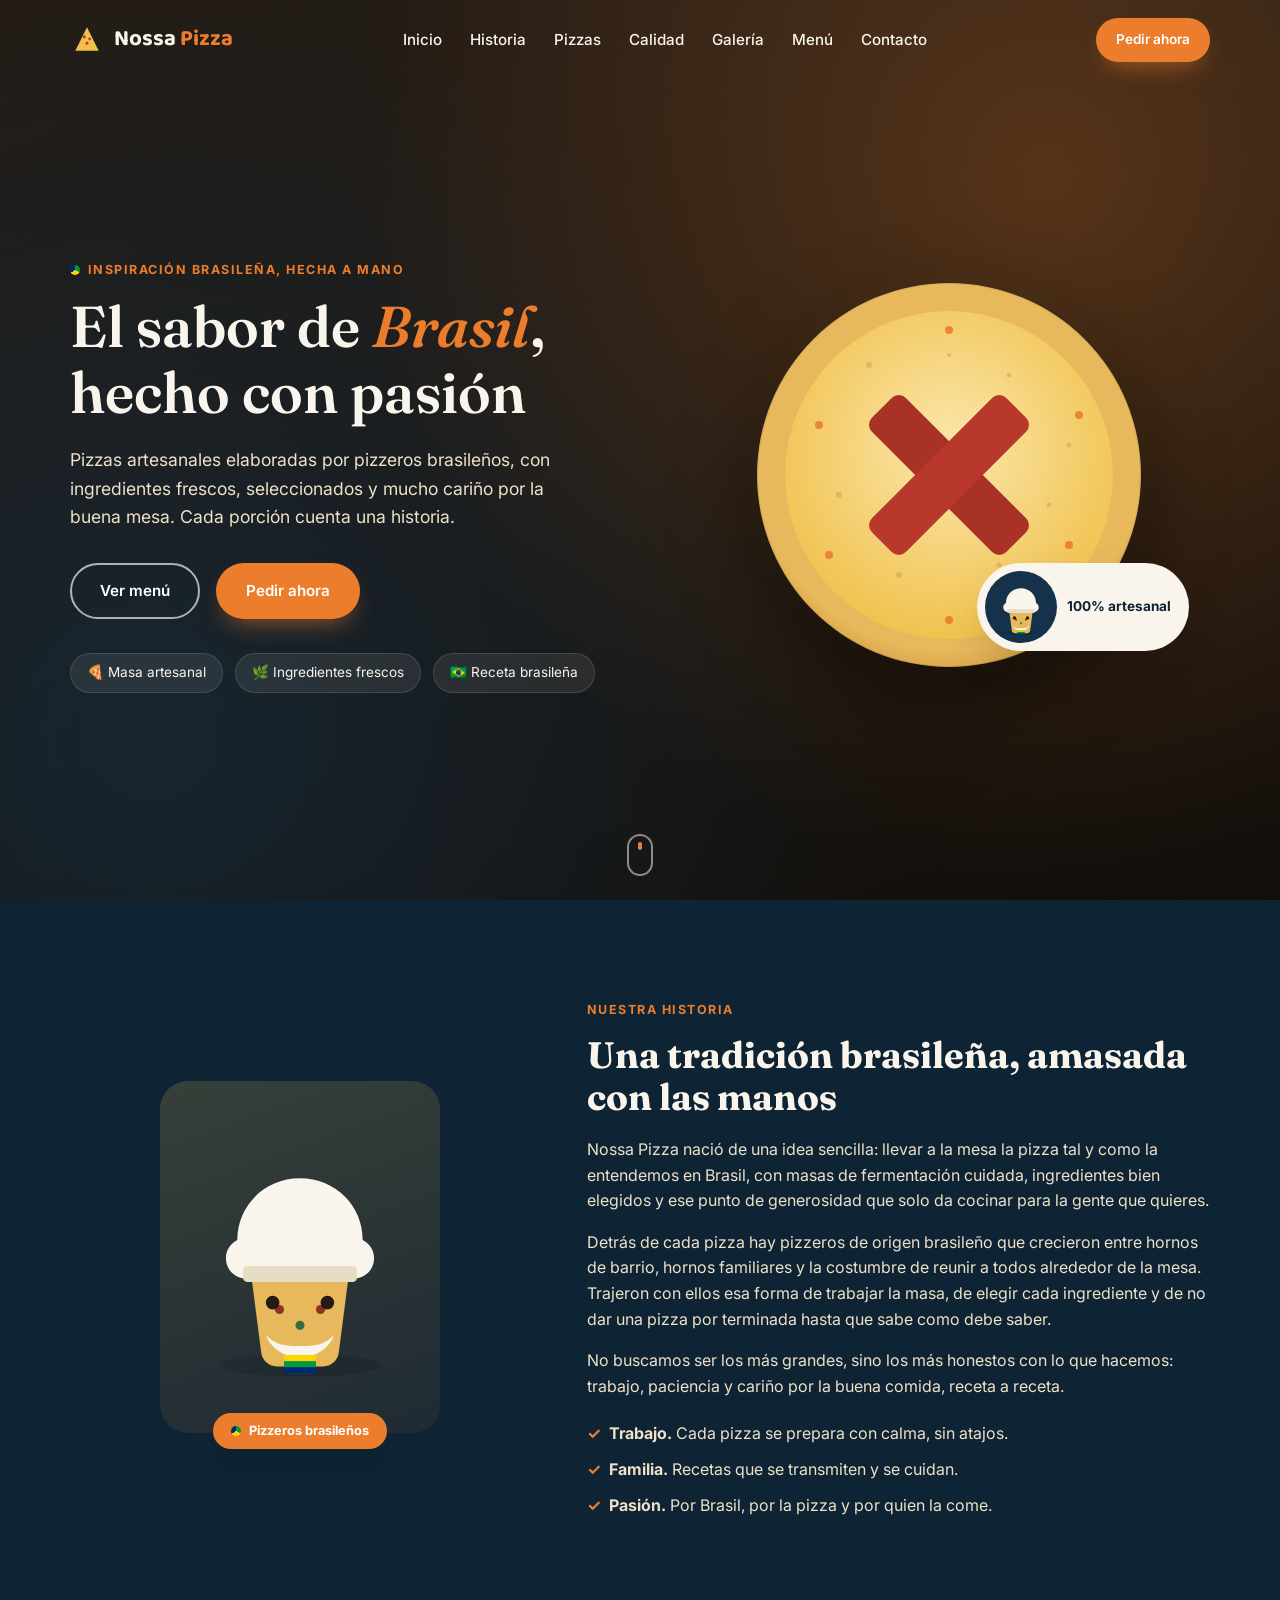
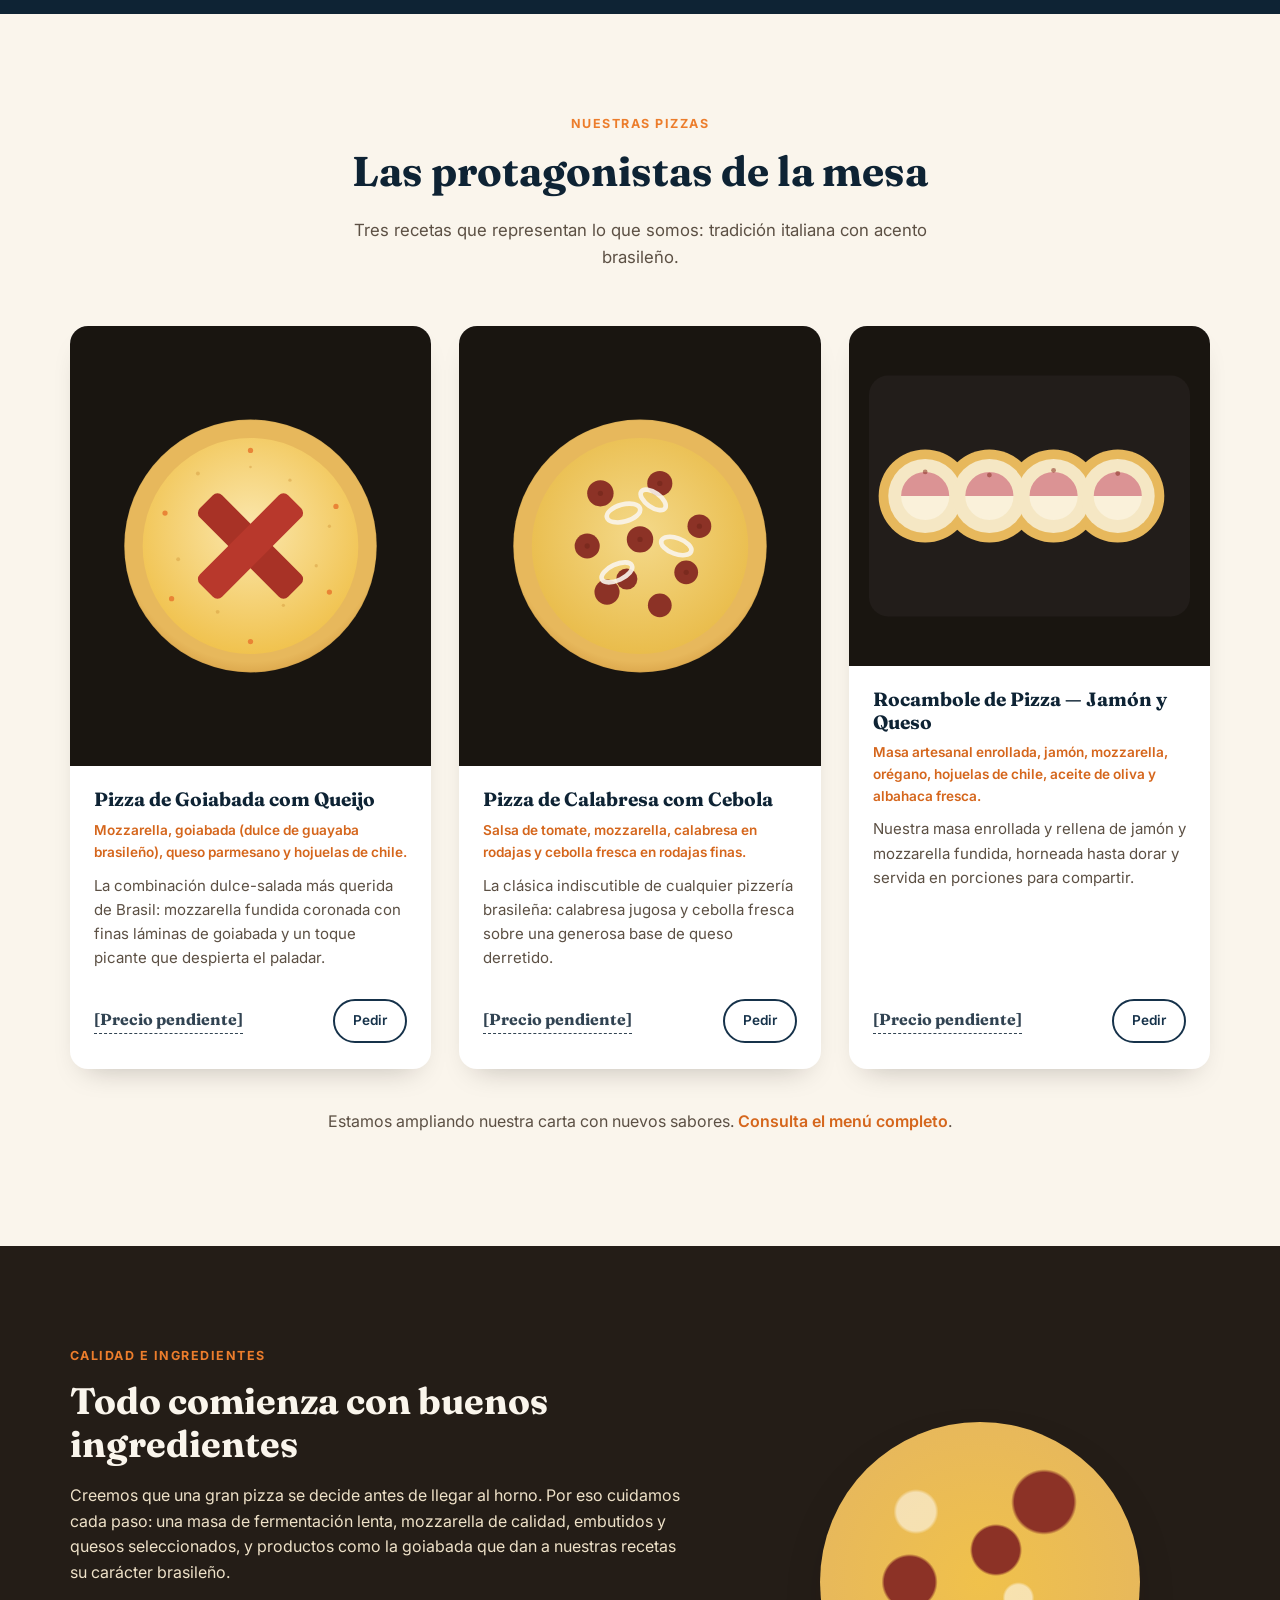
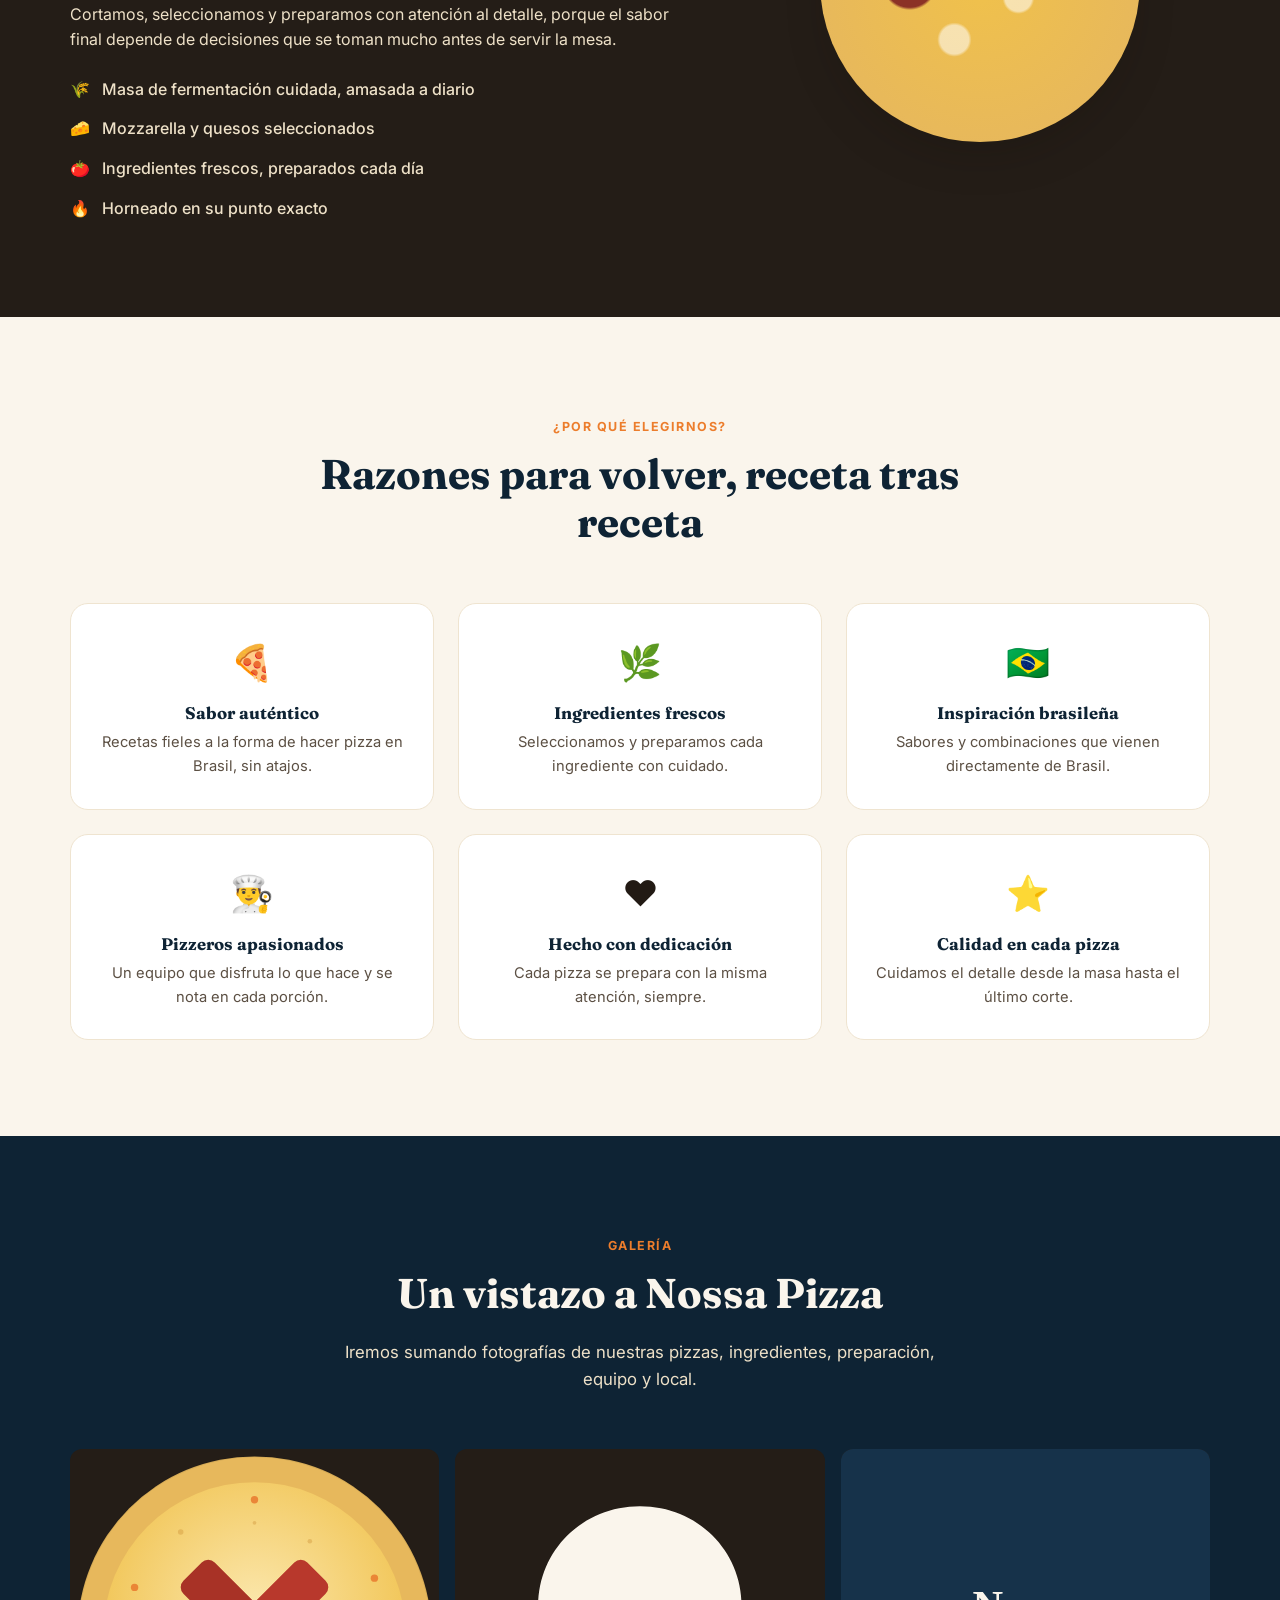
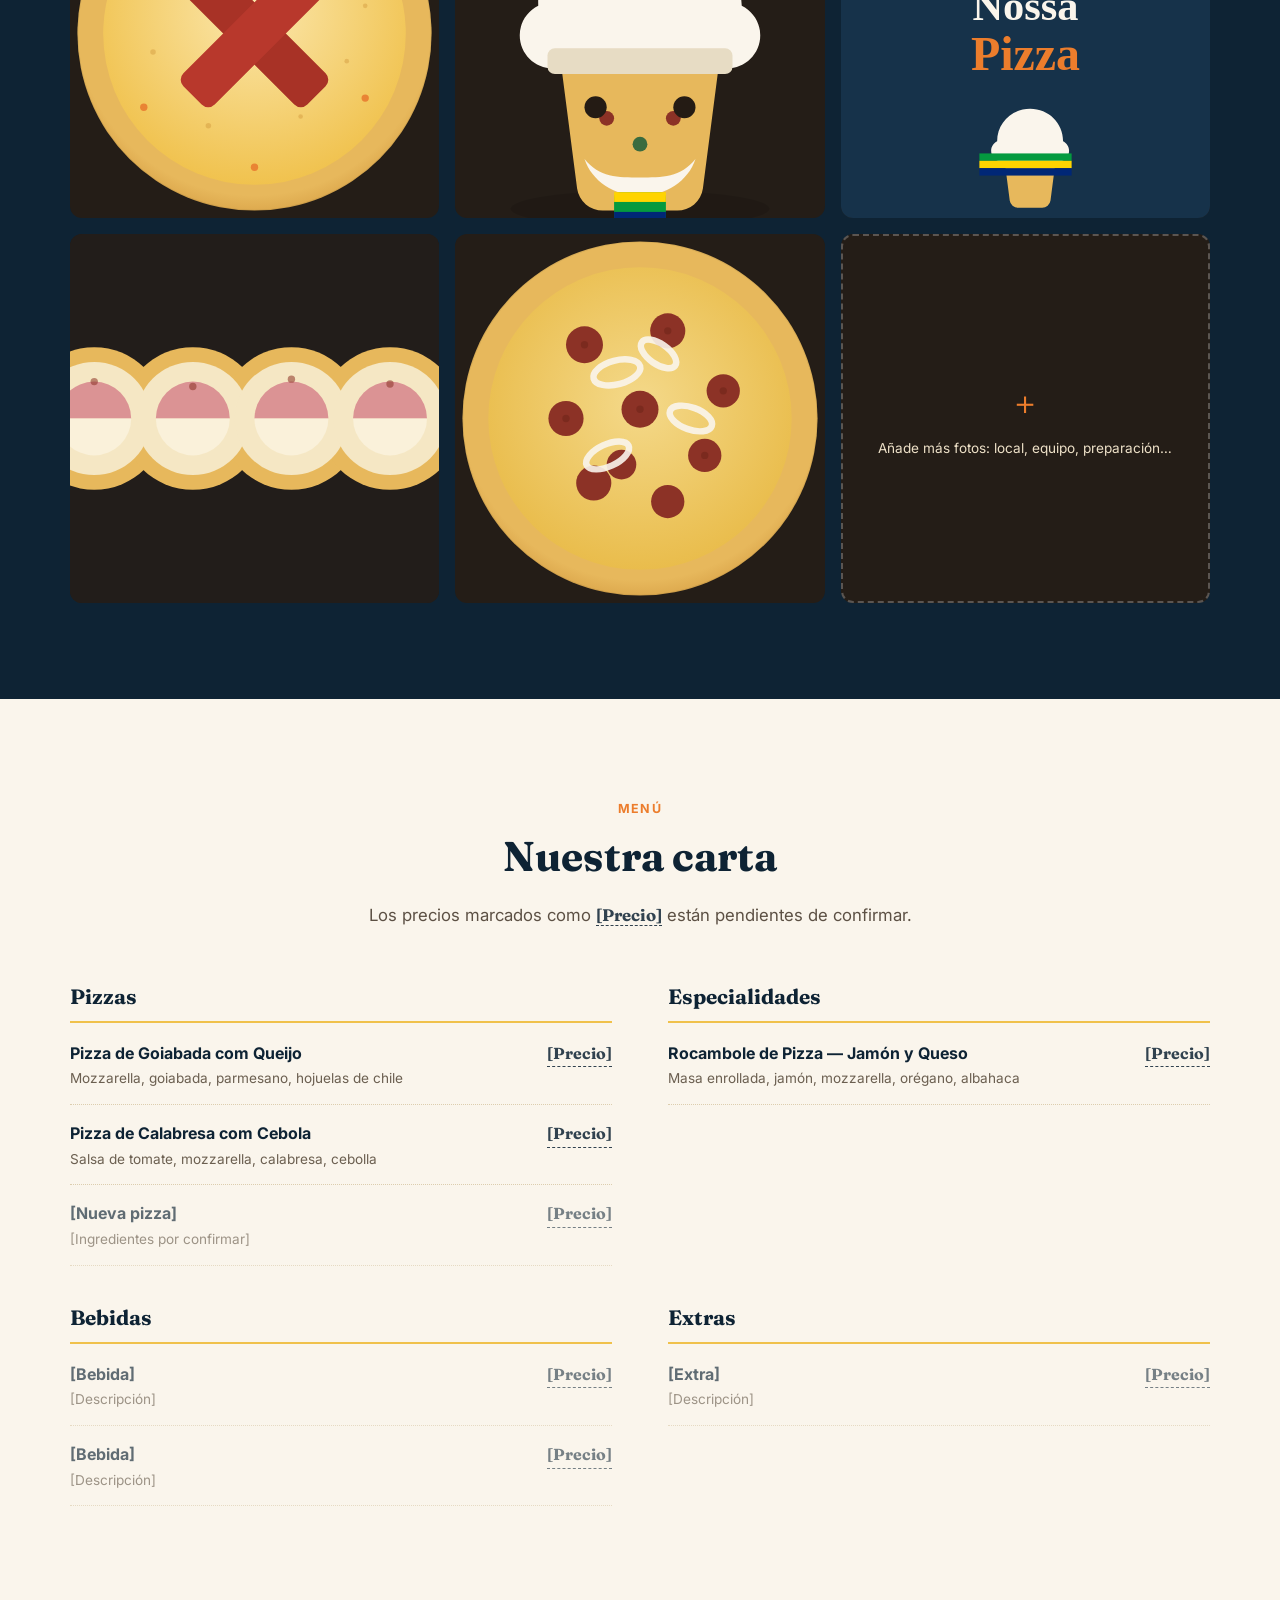
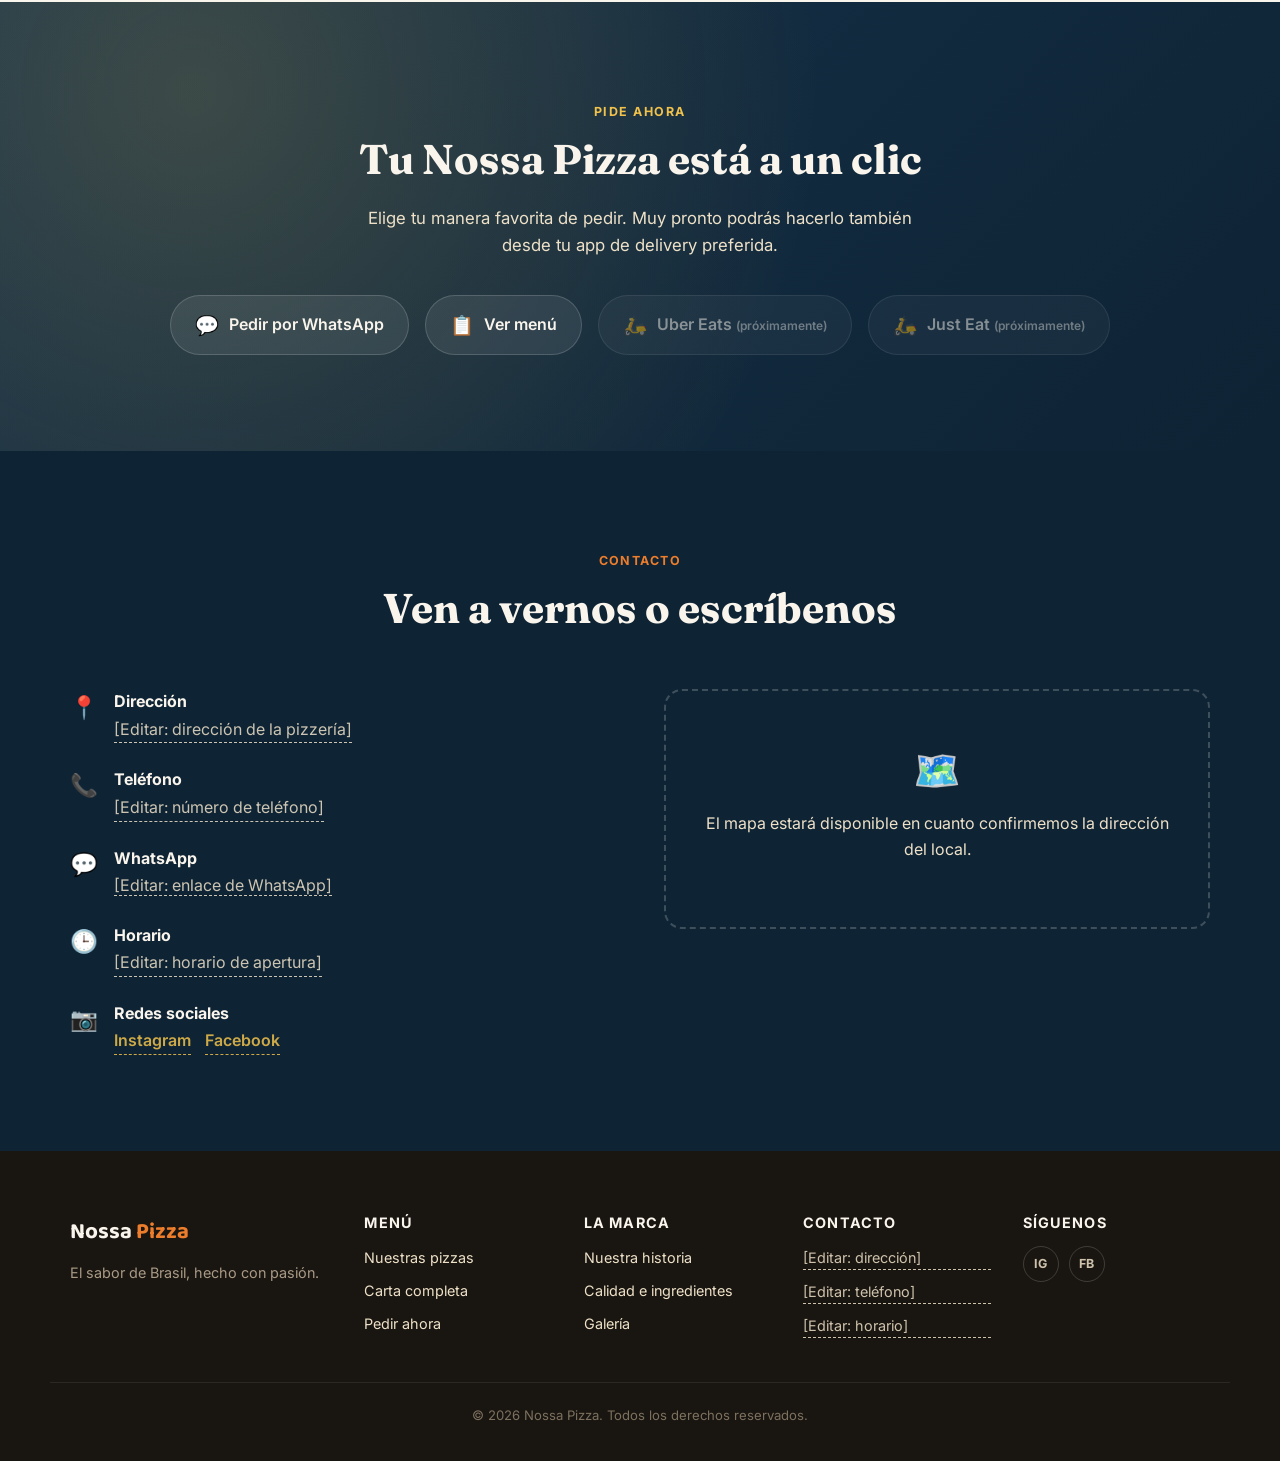
==== index.html @ 4d122a2f "Build full Nossa Pizza website Single-page site (HTML/CSS/vanilla JS, no build step) covering hero, " ====
<!DOCTYPE html>
<html lang="es">
<head>
<meta charset="UTF-8">
<meta name="viewport" content="width=device-width, initial-scale=1.0, viewport-fit=cover">
<title>Nossa Pizza | Pizzería artesanal de inspiración brasileña</title>
<meta name="description" content="Nossa Pizza: pizzas artesanales elaboradas por pizzeros brasileños con ingredientes frescos y seleccionados. Sabor auténtico de Brasil, hecho con pasión. Pide ahora o consulta nuestro menú.">
<meta name="keywords" content="Nossa Pizza, pizzería brasileña, pizza de calabresa, pizza de goiabada, pizza artesanal, pizzeros brasileños, pedir pizza a domicilio">
<meta name="author" content="Nossa Pizza">
<meta name="theme-color" content="#16324a">
<link rel="canonical" href="https://www.nossapizza.example/"><!-- EDITAR: sustituir por el dominio definitivo -->

<!-- Open Graph / redes sociales -->
<meta property="og:type" content="restaurant.restaurant">
<meta property="og:site_name" content="Nossa Pizza">
<meta property="og:title" content="Nossa Pizza | El sabor de Brasil, hecho con pasión">
<meta property="og:description" content="Pizzas artesanales elaboradas por pizzeros brasileños con ingredientes frescos y seleccionados.">
<meta property="og:image" content="assets/images/placeholders/og-image-placeholder.svg"><!-- EDITAR: sustituir por foto real 1200x630 -->
<meta property="og:url" content="https://www.nossapizza.example/">
<meta property="og:locale" content="es_ES">
<meta name="twitter:card" content="summary_large_image">
<meta name="twitter:title" content="Nossa Pizza | El sabor de Brasil, hecho con pasión">
<meta name="twitter:description" content="Pizzas artesanales elaboradas por pizzeros brasileños con ingredientes frescos y seleccionados.">
<meta name="twitter:image" content="assets/images/placeholders/og-image-placeholder.svg">

<link rel="icon" type="image/svg+xml" href="assets/images/favicon.svg">
<link rel="apple-touch-icon" href="assets/images/favicon.svg">

<link rel="preconnect" href="https://fonts.googleapis.com">
<link rel="preconnect" href="https://fonts.gstatic.com" crossorigin>
<link href="https://fonts.googleapis.com/css2?family=Fraunces:ital,opsz,wght@0,9..144,400;0,9..144,600;0,9..144,700;1,9..144,500&family=Baloo+2:wght@600;700;800&family=Inter:wght@400;500;600;700&display=swap" rel="stylesheet">

<link rel="stylesheet" href="css/style.css">

<!-- Datos estructurados para SEO local. EDITAR con los datos reales del restaurante. -->
<script type="application/ld+json">
{
  "@context": "https://schema.org",
  "@type": "Restaurant",
  "name": "Nossa Pizza",
  "servesCuisine": ["Pizza", "Brasileña", "Italiana"],
  "description": "Pizzería artesanal de inspiración brasileña. Pizzas elaboradas con ingredientes frescos y seleccionados.",
  "image": "assets/images/placeholders/og-image-placeholder.svg",
  "priceRange": "$$",
  "address": {
    "@type": "PostalAddress",
    "streetAddress": "[EDITAR: calle y número]",
    "addressLocality": "[EDITAR: ciudad]",
    "postalCode": "[EDITAR: código postal]",
    "addressCountry": "[EDITAR: país]"
  },
  "telephone": "[EDITAR: teléfono]",
  "sameAs": []
}
</script>
</head>
<body>
<a class="skip-link" href="#main-content">Saltar al contenido principal</a>

<!-- ===================== HEADER / NAV ===================== -->
<header class="site-header" id="site-header">
  <div class="container header-inner">
    <a href="#inicio" class="logo" aria-label="Nossa Pizza — inicio">
      <span class="logo-mark" aria-hidden="true">
        <svg viewBox="0 0 64 64" width="34" height="34"><path d="M32 8l22 44H10z" fill="#f0c14b"/><circle cx="27" cy="26" r="3" fill="#b8382c"/><circle cx="37" cy="30" r="2.6" fill="#b8382c"/><circle cx="32" cy="38" r="2.8" fill="#b8382c"/></svg>
      </span>
      <span class="logo-text"><span class="logo-nossa">Nossa</span><span class="logo-pizza">Pizza</span></span>
    </a>

    <nav class="main-nav" id="main-nav" aria-label="Navegación principal">
      <ul>
        <li><a href="#inicio">Inicio</a></li>
        <li><a href="#historia">Historia</a></li>
        <li><a href="#pizzas">Pizzas</a></li>
        <li><a href="#calidad">Calidad</a></li>
        <li><a href="#galeria">Galería</a></li>
        <li><a href="#menu">Menú</a></li>
        <li><a href="#contacto">Contacto</a></li>
      </ul>
    </nav>

    <div class="header-actions">
      <a href="#pedidos" class="btn btn-primary btn-sm">Pedir ahora</a>
      <button class="nav-toggle" id="nav-toggle" aria-label="Abrir menú de navegación" aria-expanded="false" aria-controls="main-nav">
        <span></span><span></span><span></span>
      </button>
    </div>
  </div>
</header>

<main id="main-content">

<!-- ===================== HERO ===================== -->
<section class="hero" id="inicio">
  <div class="hero-bg" aria-hidden="true"></div>
  <div class="container hero-inner">
    <div class="hero-copy reveal">
      <p class="eyebrow"><span class="flag-dot" aria-hidden="true"></span>Inspiración brasileña, hecha a mano</p>
      <h1>El sabor de <span class="accent">Brasil</span>, hecho con pasión</h1>
      <p class="hero-lead">Pizzas artesanales elaboradas por pizzeros brasileños, con ingredientes frescos, seleccionados y mucho cariño por la buena mesa. Cada porción cuenta una historia.</p>
      <div class="hero-cta">
        <a href="#menu" class="btn btn-outline-light">Ver menú</a>
        <a href="#pedidos" class="btn btn-primary">Pedir ahora</a>
      </div>
      <ul class="hero-badges" aria-label="Nuestros valores">
        <li>🍕 Masa artesanal</li>
        <li>🌿 Ingredientes frescos</li>
        <li>🇧🇷 Receta brasileña</li>
      </ul>
    </div>

    <div class="hero-visual reveal" style="--delay:120ms">
      <div class="hero-glow" aria-hidden="true"></div>
      <img class="hero-pizza" src="assets/images/placeholders/pizza-goiabada-placeholder.svg" alt="Pizza Nossa Pizza de goiabada (guayaba) y queso, receta brasileña — foto provisional, sustituir por fotografía real" width="440" height="440" fetchpriority="high">
      <div class="hero-sticker" aria-hidden="true">
        <img src="assets/images/placeholders/mascot-placeholder.svg" alt="" width="72" height="72">
        <span>100% artesanal</span>
      </div>
    </div>
  </div>
  <a href="#historia" class="scroll-hint" aria-label="Desplázate para descubrir más">
    <span></span>
  </a>
</section>

<!-- ===================== NUESTRA HISTORIA ===================== -->
<section class="section section-dark" id="historia">
  <div class="container split">
    <div class="split-visual reveal">
      <img src="assets/images/placeholders/mascot-placeholder.svg" alt="Ilustración de nuestro pizzero, chef de origen brasileño al frente de Nossa Pizza — imagen provisional, sustituir por fotografía real del equipo" width="320" height="352" loading="lazy" class="mascot-frame">
      <div class="split-badge">
        <span class="flag-dot" aria-hidden="true"></span> Pizzeros brasileños
      </div>
    </div>
    <div class="split-copy reveal" style="--delay:120ms">
      <p class="eyebrow">Nuestra historia</p>
      <h2>Una tradición brasileña, amasada con las manos</h2>
      <p>Nossa Pizza nació de una idea sencilla: llevar a la mesa la pizza tal y como la entendemos en Brasil, con masas de fermentación cuidada, ingredientes bien elegidos y ese punto de generosidad que solo da cocinar para la gente que quieres.</p>
      <p>Detrás de cada pizza hay pizzeros de origen brasileño que crecieron entre hornos de barrio, hornos familiares y la costumbre de reunir a todos alrededor de la mesa. Trajeron con ellos esa forma de trabajar la masa, de elegir cada ingrediente y de no dar una pizza por terminada hasta que sabe como debe saber.</p>
      <p>No buscamos ser los más grandes, sino los más honestos con lo que hacemos: trabajo, paciencia y cariño por la buena comida, receta a receta.</p>
      <ul class="story-points">
        <li><strong>Trabajo.</strong> Cada pizza se prepara con calma, sin atajos.</li>
        <li><strong>Familia.</strong> Recetas que se transmiten y se cuidan.</li>
        <li><strong>Pasión.</strong> Por Brasil, por la pizza y por quien la come.</li>
      </ul>
    </div>
  </div>
</section>

<!-- ===================== NUESTRAS PIZZAS ===================== -->
<section class="section" id="pizzas">
  <div class="container">
    <header class="section-head reveal">
      <p class="eyebrow">Nuestras pizzas</p>
      <h2>Las protagonistas de la mesa</h2>
      <p class="section-lead">Tres recetas que representan lo que somos: tradición italiana con acento brasileño.</p>
    </header>

    <div class="pizza-grid">
      <article class="pizza-card reveal">
        <div class="pizza-card-media">
          <img src="assets/images/placeholders/pizza-goiabada-placeholder.svg" alt="Pizza de goiabada (dulce de guayaba brasileño) y queso mozzarella, con hojuelas de chile — foto provisional" width="400" height="400" loading="lazy">
        </div>
        <div class="pizza-card-body">
          <h3>Pizza de Goiabada com Queijo</h3>
          <p class="pizza-ingredients">Mozzarella, goiabada (dulce de guayaba brasileño), queso parmesano y hojuelas de chile.</p>
          <p class="pizza-desc">La combinación dulce-salada más querida de Brasil: mozzarella fundida coronada con finas láminas de goiabada y un toque picante que despierta el paladar.</p>
          <div class="pizza-card-foot">
            <span class="price" data-editable>[Precio pendiente]</span>
            <a href="#pedidos" class="btn btn-sm btn-outline">Pedir</a>
          </div>
        </div>
      </article>

      <article class="pizza-card reveal" style="--delay:100ms">
        <div class="pizza-card-media">
          <img src="assets/images/placeholders/pizza-calabresa-placeholder.svg" alt="Pizza de calabresa (embutido ahumado brasileño) con cebolla y queso mozzarella — foto provisional" width="400" height="400" loading="lazy">
        </div>
        <div class="pizza-card-body">
          <h3>Pizza de Calabresa com Cebola</h3>
          <p class="pizza-ingredients">Salsa de tomate, mozzarella, calabresa en rodajas y cebolla fresca en rodajas finas.</p>
          <p class="pizza-desc">La clásica indiscutible de cualquier pizzería brasileña: calabresa jugosa y cebolla fresca sobre una generosa base de queso derretido.</p>
          <div class="pizza-card-foot">
            <span class="price" data-editable>[Precio pendiente]</span>
            <a href="#pedidos" class="btn btn-sm btn-outline">Pedir</a>
          </div>
        </div>
      </article>

      <article class="pizza-card reveal" style="--delay:200ms">
        <div class="pizza-card-media pizza-card-media--wide">
          <img src="assets/images/placeholders/pizza-roll-placeholder.svg" alt="Rocambole de pizza relleno de jamón y queso mozzarella, gratinado — foto provisional" width="400" height="300" loading="lazy">
        </div>
        <div class="pizza-card-body">
          <h3>Rocambole de Pizza — Jamón y Queso</h3>
          <p class="pizza-ingredients">Masa artesanal enrollada, jamón, mozzarella, orégano, hojuelas de chile, aceite de oliva y albahaca fresca.</p>
          <p class="pizza-desc">Nuestra masa enrollada y rellena de jamón y mozzarella fundida, horneada hasta dorar y servida en porciones para compartir.</p>
          <div class="pizza-card-foot">
            <span class="price" data-editable>[Precio pendiente]</span>
            <a href="#pedidos" class="btn btn-sm btn-outline">Pedir</a>
          </div>
        </div>
      </article>
    </div>
    <p class="pizza-grid-note reveal">Estamos ampliando nuestra carta con nuevos sabores. <a href="#menu">Consulta el menú completo</a>.</p>
  </div>
</section>

<!-- ===================== CALIDAD E INGREDIENTES ===================== -->
<section class="section section-charcoal" id="calidad">
  <div class="container split split-reverse">
    <div class="split-copy reveal">
      <p class="eyebrow">Calidad e ingredientes</p>
      <h2>Todo comienza con buenos ingredientes</h2>
      <p>Creemos que una gran pizza se decide antes de llegar al horno. Por eso cuidamos cada paso: una masa de fermentación lenta, mozzarella de calidad, embutidos y quesos seleccionados, y productos como la goiabada que dan a nuestras recetas su carácter brasileño.</p>
      <p>Cortamos, seleccionamos y preparamos con atención al detalle, porque el sabor final depende de decisiones que se toman mucho antes de servir la mesa.</p>
      <ul class="quality-list">
        <li><span aria-hidden="true">🌾</span> Masa de fermentación cuidada, amasada a diario</li>
        <li><span aria-hidden="true">🧀</span> Mozzarella y quesos seleccionados</li>
        <li><span aria-hidden="true">🍅</span> Ingredientes frescos, preparados cada día</li>
        <li><span aria-hidden="true">🔥</span> Horneado en su punto exacto</li>
      </ul>
    </div>
    <div class="split-visual reveal quality-visual" style="--delay:120ms">
      <div class="quality-disc pizza-disc pizza-disc--calabresa" role="img" aria-label="Detalle de ingredientes: calabresa, cebolla y queso — composición provisional"></div>
    </div>
  </div>
</section>

<!-- ===================== POR QUÉ ELEGIRNOS ===================== -->
<section class="section" id="porque-elegirnos">
  <div class="container">
    <header class="section-head reveal">
      <p class="eyebrow">¿Por qué elegirnos?</p>
      <h2>Razones para volver, receta tras receta</h2>
    </header>
    <div class="why-grid">
      <div class="why-card reveal"><span class="why-icon" aria-hidden="true">🍕</span><h3>Sabor auténtico</h3><p>Recetas fieles a la forma de hacer pizza en Brasil, sin atajos.</p></div>
      <div class="why-card reveal" style="--delay:60ms"><span class="why-icon" aria-hidden="true">🌿</span><h3>Ingredientes frescos</h3><p>Seleccionamos y preparamos cada ingrediente con cuidado.</p></div>
      <div class="why-card reveal" style="--delay:120ms"><span class="why-icon" aria-hidden="true">🇧🇷</span><h3>Inspiración brasileña</h3><p>Sabores y combinaciones que vienen directamente de Brasil.</p></div>
      <div class="why-card reveal" style="--delay:180ms"><span class="why-icon" aria-hidden="true">👨‍🍳</span><h3>Pizzeros apasionados</h3><p>Un equipo que disfruta lo que hace y se nota en cada porción.</p></div>
      <div class="why-card reveal" style="--delay:240ms"><span class="why-icon" aria-hidden="true">❤️</span><h3>Hecho con dedicación</h3><p>Cada pizza se prepara con la misma atención, siempre.</p></div>
      <div class="why-card reveal" style="--delay:300ms"><span class="why-icon" aria-hidden="true">⭐</span><h3>Calidad en cada pizza</h3><p>Cuidamos el detalle desde la masa hasta el último corte.</p></div>
    </div>
  </div>
</section>

<!-- ===================== GALERÍA ===================== -->
<section class="section section-dark" id="galeria">
  <div class="container">
    <header class="section-head reveal">
      <p class="eyebrow">Galería</p>
      <h2>Un vistazo a Nossa Pizza</h2>
      <p class="section-lead">Iremos sumando fotografías de nuestras pizzas, ingredientes, preparación, equipo y local.</p>
    </header>

    <div class="gallery-grid" id="gallery-grid">
      <button class="gallery-item reveal" data-full="assets/images/placeholders/pizza-goiabada-placeholder.svg" data-caption="Pizza de goiabada y queso">
        <img src="assets/images/placeholders/pizza-goiabada-placeholder.svg" alt="Pizza de goiabada y queso — foto provisional" loading="lazy" width="400" height="400">
        <span class="gallery-caption">Pizza de goiabada y queso</span>
      </button>
      <button class="gallery-item reveal" style="--delay:60ms" data-full="assets/images/placeholders/mascot-placeholder.svg" data-caption="Nuestro chef, corazón de Nossa Pizza">
        <img src="assets/images/placeholders/mascot-placeholder.svg" alt="Nuestro chef, corazón de Nossa Pizza — ilustración provisional" loading="lazy" width="400" height="400">
        <span class="gallery-caption">Nuestro chef</span>
      </button>
      <button class="gallery-item reveal" style="--delay:120ms" data-full="assets/images/placeholders/logo-lockup-placeholder.svg" data-caption="Identidad Nossa Pizza">
        <img src="assets/images/placeholders/logo-lockup-placeholder.svg" alt="Identidad de marca Nossa Pizza — imagen provisional" loading="lazy" width="400" height="400">
        <span class="gallery-caption">Nossa Pizza</span>
      </button>
      <button class="gallery-item reveal" style="--delay:180ms" data-full="assets/images/placeholders/pizza-roll-placeholder.svg" data-caption="Rocambole de jamón y queso">
        <img src="assets/images/placeholders/pizza-roll-placeholder.svg" alt="Rocambole de pizza con jamón y queso — foto provisional" loading="lazy" width="400" height="300">
        <span class="gallery-caption">Rocambole de jamón y queso</span>
      </button>
      <button class="gallery-item reveal" style="--delay:240ms" data-full="assets/images/placeholders/pizza-calabresa-placeholder.svg" data-caption="Pizza de calabresa con cebolla">
        <img src="assets/images/placeholders/pizza-calabresa-placeholder.svg" alt="Pizza de calabresa con cebolla — foto provisional" loading="lazy" width="400" height="400">
        <span class="gallery-caption">Pizza de calabresa con cebolla</span>
      </button>
      <div class="gallery-item gallery-item--empty reveal" style="--delay:300ms">
        <span aria-hidden="true">＋</span>
        <span>Añade más fotos: local, equipo, preparación…</span>
      </div>
    </div>
  </div>
</section>

<!-- ===================== MENÚ ===================== -->
<section class="section" id="menu">
  <div class="container">
    <header class="section-head reveal">
      <p class="eyebrow">Menú</p>
      <h2>Nuestra carta</h2>
      <p class="section-lead">Los precios marcados como <span class="price" data-editable>[Precio]</span> están pendientes de confirmar.</p>
    </header>

    <div class="menu-tabs">
      <div class="menu-category reveal">
        <h3 class="menu-category-title">Pizzas</h3>
        <ul class="menu-list">
          <li class="menu-row">
            <div><span class="menu-item-name">Pizza de Goiabada com Queijo</span><span class="menu-item-desc">Mozzarella, goiabada, parmesano, hojuelas de chile</span></div>
            <span class="price" data-editable>[Precio]</span>
          </li>
          <li class="menu-row">
            <div><span class="menu-item-name">Pizza de Calabresa com Cebola</span><span class="menu-item-desc">Salsa de tomate, mozzarella, calabresa, cebolla</span></div>
            <span class="price" data-editable>[Precio]</span>
          </li>
          <li class="menu-row menu-row--placeholder">
            <div><span class="menu-item-name">[Nueva pizza]</span><span class="menu-item-desc">[Ingredientes por confirmar]</span></div>
            <span class="price" data-editable>[Precio]</span>
          </li>
        </ul>
      </div>

      <div class="menu-category reveal" style="--delay:80ms">
        <h3 class="menu-category-title">Especialidades</h3>
        <ul class="menu-list">
          <li class="menu-row">
            <div><span class="menu-item-name">Rocambole de Pizza — Jamón y Queso</span><span class="menu-item-desc">Masa enrollada, jamón, mozzarella, orégano, albahaca</span></div>
            <span class="price" data-editable>[Precio]</span>
          </li>
        </ul>
      </div>

      <div class="menu-category reveal" style="--delay:160ms">
        <h3 class="menu-category-title">Bebidas</h3>
        <ul class="menu-list">
          <li class="menu-row menu-row--placeholder">
            <div><span class="menu-item-name">[Bebida]</span><span class="menu-item-desc">[Descripción]</span></div>
            <span class="price" data-editable>[Precio]</span>
          </li>
          <li class="menu-row menu-row--placeholder">
            <div><span class="menu-item-name">[Bebida]</span><span class="menu-item-desc">[Descripción]</span></div>
            <span class="price" data-editable>[Precio]</span>
          </li>
        </ul>
      </div>

      <div class="menu-category reveal" style="--delay:240ms">
        <h3 class="menu-category-title">Extras</h3>
        <ul class="menu-list">
          <li class="menu-row menu-row--placeholder">
            <div><span class="menu-item-name">[Extra]</span><span class="menu-item-desc">[Descripción]</span></div>
            <span class="price" data-editable>[Precio]</span>
          </li>
        </ul>
      </div>
    </div>
  </div>
</section>

<!-- ===================== PEDIDOS ===================== -->
<section class="section pedidos-cta" id="pedidos">
  <div class="container pedidos-inner reveal">
    <p class="eyebrow eyebrow-light">Pide ahora</p>
    <h2>Tu Nossa Pizza está a un clic</h2>
    <p class="section-lead section-lead-light">Elige tu manera favorita de pedir. Muy pronto podrás hacerlo también desde tu app de delivery preferida.</p>

    <div class="order-options">
      <!-- EDITAR: sustituir 34600000000 por el número de WhatsApp real, sin espacios ni signos -->
      <a class="order-btn" href="https://wa.me/34600000000?text=Hola%2C%20quiero%20hacer%20un%20pedido%20en%20Nossa%20Pizza" target="_blank" rel="noopener">
        <span class="order-btn-icon" aria-hidden="true">💬</span>
        <span>Pedir por WhatsApp</span>
      </a>
      <a class="order-btn" href="#menu">
        <span class="order-btn-icon" aria-hidden="true">📋</span>
        <span>Ver menú</span>
      </a>
      <span class="order-btn order-btn--pending" aria-disabled="true">
        <span class="order-btn-icon" aria-hidden="true">🛵</span>
        <span>Uber Eats <em>(próximamente)</em></span>
      </span>
      <span class="order-btn order-btn--pending" aria-disabled="true">
        <span class="order-btn-icon" aria-hidden="true">🛵</span>
        <span>Just Eat <em>(próximamente)</em></span>
      </span>
    </div>
  </div>
</section>

<!-- ===================== CONTACTO ===================== -->
<section class="section section-dark" id="contacto">
  <div class="container">
    <header class="section-head reveal">
      <p class="eyebrow">Contacto</p>
      <h2>Ven a vernos o escríbenos</h2>
    </header>

    <div class="contact-grid">
      <ul class="contact-list reveal">
        <li>
          <span class="contact-icon" aria-hidden="true">📍</span>
          <div><strong>Dirección</strong><p data-editable>[Editar: dirección de la pizzería]</p></div>
        </li>
        <li>
          <span class="contact-icon" aria-hidden="true">📞</span>
          <div><strong>Teléfono</strong><p data-editable>[Editar: número de teléfono]</p></div>
        </li>
        <li>
          <span class="contact-icon" aria-hidden="true">💬</span>
          <div><strong>WhatsApp</strong><p><a href="https://wa.me/34600000000" target="_blank" rel="noopener" data-editable>[Editar: enlace de WhatsApp]</a></p></div>
        </li>
        <li>
          <span class="contact-icon" aria-hidden="true">🕒</span>
          <div><strong>Horario</strong><p data-editable>[Editar: horario de apertura]</p></div>
        </li>
        <li>
          <span class="contact-icon" aria-hidden="true">📷</span>
          <div><strong>Redes sociales</strong>
            <p class="social-links">
              <a href="#" data-editable aria-label="Instagram de Nossa Pizza (enlace pendiente)">Instagram</a>
              <a href="#" data-editable aria-label="Facebook de Nossa Pizza (enlace pendiente)">Facebook</a>
            </p>
          </div>
        </li>
      </ul>

      <div class="contact-map reveal" style="--delay:100ms">
        <div class="map-placeholder">
          <span aria-hidden="true">🗺️</span>
          <p>El mapa estará disponible en cuanto confirmemos la dirección del local.</p>
        </div>
      </div>
    </div>
  </div>
</section>

</main>

<!-- ===================== FOOTER ===================== -->
<footer class="site-footer">
  <div class="container footer-inner">
    <div class="footer-brand">
      <span class="logo-text"><span class="logo-nossa">Nossa</span><span class="logo-pizza">Pizza</span></span>
      <p>El sabor de Brasil, hecho con pasión.</p>
    </div>

    <nav class="footer-col" aria-label="Enlaces del menú">
      <h4>Menú</h4>
      <ul>
        <li><a href="#pizzas">Nuestras pizzas</a></li>
        <li><a href="#menu">Carta completa</a></li>
        <li><a href="#pedidos">Pedir ahora</a></li>
      </ul>
    </nav>

    <nav class="footer-col" aria-label="Enlaces sobre la marca">
      <h4>La marca</h4>
      <ul>
        <li><a href="#historia">Nuestra historia</a></li>
        <li><a href="#calidad">Calidad e ingredientes</a></li>
        <li><a href="#galeria">Galería</a></li>
      </ul>
    </nav>

    <div class="footer-col">
      <h4>Contacto</h4>
      <ul>
        <li data-editable>[Editar: dirección]</li>
        <li data-editable>[Editar: teléfono]</li>
        <li data-editable>[Editar: horario]</li>
      </ul>
    </div>

    <div class="footer-col">
      <h4>Síguenos</h4>
      <div class="footer-social">
        <a href="#" data-editable aria-label="Instagram (pendiente de enlazar)">IG</a>
        <a href="#" data-editable aria-label="Facebook (pendiente de enlazar)">FB</a>
      </div>
    </div>
  </div>
  <div class="footer-bottom">
    <p>&copy; <span id="year"></span> Nossa Pizza. Todos los derechos reservados.</p>
  </div>
</footer>

<!-- ===================== LIGHTBOX ===================== -->
<div class="lightbox" id="lightbox" hidden>
  <button class="lightbox-close" id="lightbox-close" aria-label="Cerrar imagen">&times;</button>
  <figure>
    <img id="lightbox-img" src="" alt="">
    <figcaption id="lightbox-caption"></figcaption>
  </figure>
</div>

<script src="js/main.js" defer></script>
</body>
</html>
---- css/style.css ----
/* =========================================================
   NOSSA PIZZA — hoja de estilos principal
   Paleta inspirada en las referencias de marca: azul noche del
   logotipo, naranja/tostado de la tipografía "Pizza", tonos de
   mármol oscuro de las fotografías de producto y guiños a la
   bandera de Brasil como acento puntual.
   ========================================================= */

:root {
  --navy: #16324a;
  --navy-deep: #0e2334;
  --charcoal: #191510;
  --charcoal-soft: #241d17;
  --orange: #ec7d2c;
  --orange-deep: #d5661c;
  --red: #b8382c;
  --gold: #f0c14b;
  --crust: #e7b85c;
  --cream: #faf5ec;
  --cream-dim: #eee1c8;
  --ink: #221a14;
  --green-br: #049a3f;
  --yellow-br: #ffd400;
  --blue-br: #002776;

  --font-display: "Baloo 2", "Fraunces", sans-serif;
  --font-heading: "Fraunces", Georgia, serif;
  --font-body: "Inter", -apple-system, BlinkMacSystemFont, sans-serif;

  --container: 1180px;
  --radius-lg: 28px;
  --radius-md: 18px;
  --radius-sm: 12px;
  --shadow-soft: 0 20px 50px -20px rgba(20, 15, 10, 0.35);
  --shadow-card: 0 14px 30px -16px rgba(20, 15, 10, 0.28);
  --ease: cubic-bezier(0.22, 1, 0.36, 1);
}

/* ---------- Reset ---------- */
*, *::before, *::after { box-sizing: border-box; }
html { scroll-behavior: smooth; }
body {
  margin: 0;
  font-family: var(--font-body);
  color: var(--ink);
  background: var(--cream);
  line-height: 1.6;
  -webkit-font-smoothing: antialiased;
}
img { max-width: 100%; display: block; }
a { color: inherit; text-decoration: none; }
ul { list-style: none; margin: 0; padding: 0; }
h1, h2, h3, h4 { font-family: var(--font-heading); margin: 0 0 0.5em; line-height: 1.15; color: var(--navy-deep); }
p { margin: 0 0 1em; }
button { font: inherit; cursor: pointer; }

@media (prefers-reduced-motion: reduce) {
  html { scroll-behavior: auto; }
  * { animation-duration: 0.01ms !important; animation-iteration-count: 1 !important; transition-duration: 0.01ms !important; }
}

.container {
  width: 100%;
  max-width: var(--container);
  margin: 0 auto;
  padding-inline: 20px;
}

.skip-link {
  position: absolute;
  left: -999px;
  top: 0;
  background: var(--orange);
  color: #fff;
  padding: 12px 18px;
  z-index: 999;
  border-radius: 0 0 8px 0;
}
.skip-link:focus { left: 0; }

/* ---------- Buttons ---------- */
.btn {
  display: inline-flex;
  align-items: center;
  justify-content: center;
  gap: 8px;
  padding: 14px 28px;
  border-radius: 999px;
  font-weight: 600;
  font-size: 0.95rem;
  border: 2px solid transparent;
  transition: transform 0.25s var(--ease), box-shadow 0.25s var(--ease), background 0.25s var(--ease), color 0.25s var(--ease);
  white-space: nowrap;
}
.btn-primary { background: var(--orange); color: #fff; box-shadow: 0 12px 24px -10px rgba(236, 125, 44, 0.6); }
.btn-primary:hover { background: var(--orange-deep); transform: translateY(-2px); box-shadow: 0 16px 30px -10px rgba(236, 125, 44, 0.7); }
.btn-outline-light { border-color: rgba(255,255,255,0.65); color: #fff; }
.btn-outline-light:hover { background: rgba(255,255,255,0.12); transform: translateY(-2px); }
.btn-outline { border-color: var(--navy); color: var(--navy); }
.btn-outline:hover { background: var(--navy); color: #fff; }
.btn-sm { padding: 9px 18px; font-size: 0.85rem; }

/* ---------- Header ---------- */
.site-header {
  position: fixed;
  inset: 0 0 auto 0;
  z-index: 100;
  padding-top: env(safe-area-inset-top, 0px);
  transition: background 0.3s var(--ease), box-shadow 0.3s var(--ease), padding 0.3s var(--ease);
}
.header-inner {
  display: flex;
  align-items: center;
  justify-content: space-between;
  padding-block: 18px;
}
.site-header.scrolled {
  background: rgba(22, 50, 74, 0.94);
  backdrop-filter: blur(10px);
  box-shadow: 0 8px 24px -12px rgba(0,0,0,0.35);
}
.site-header.scrolled .header-inner { padding-block: 12px; }

.logo { display: flex; align-items: center; gap: 10px; }
.logo-mark { display: flex; }
.logo-text { font-family: var(--font-display); font-weight: 700; font-size: 1.4rem; display: flex; gap: 4px; }
.logo-nossa { color: var(--cream); }
.logo-pizza { color: var(--orange); }

.main-nav ul { display: flex; gap: 28px; }
.main-nav a {
  font-weight: 500;
  font-size: 0.95rem;
  color: var(--cream);
  position: relative;
  padding-bottom: 4px;
}
.main-nav a::after {
  content: "";
  position: absolute;
  left: 0; right: 100%; bottom: 0;
  height: 2px;
  background: var(--orange);
  transition: right 0.3s var(--ease);
}
.main-nav a:hover::after { right: 0; }

.header-actions { display: flex; align-items: center; gap: 14px; }
.nav-toggle {
  display: none;
  flex-direction: column;
  gap: 5px;
  background: none;
  border: none;
  padding: 6px;
}
.nav-toggle span { width: 24px; height: 2px; background: var(--cream); border-radius: 2px; transition: transform 0.25s var(--ease), opacity 0.25s var(--ease), background 0.25s var(--ease); }

/* ---------- Hero ---------- */
.hero {
  position: relative;
  min-height: 100svh;
  display: flex;
  align-items: center;
  padding-top: calc(110px + env(safe-area-inset-top, 0px));
  padding-bottom: 60px;
  overflow: hidden;
  background: var(--charcoal);
}
.hero-bg {
  position: absolute;
  inset: 0;
  background:
    radial-gradient(circle at 82% 20%, rgba(236,125,44,0.28), transparent 55%),
    radial-gradient(circle at 12% 82%, rgba(22,50,74,0.55), transparent 55%),
    linear-gradient(160deg, #241d17 0%, #191510 55%, #120e0a 100%);
}
.hero-inner {
  position: relative;
  display: grid;
  grid-template-columns: 1.05fr 0.95fr;
  gap: 40px;
  align-items: center;
}
.eyebrow {
  display: inline-flex;
  align-items: center;
  gap: 8px;
  text-transform: uppercase;
  letter-spacing: 0.12em;
  font-size: 0.78rem;
  font-weight: 700;
  color: var(--orange);
  margin-bottom: 14px;
}
.eyebrow-light { color: var(--gold); }
.flag-dot {
  width: 10px; height: 10px; border-radius: 50%;
  background: conic-gradient(var(--green-br) 0 33%, var(--yellow-br) 33% 66%, var(--blue-br) 66% 100%);
  display: inline-block;
}
.hero-copy h1 {
  color: var(--cream);
  font-size: clamp(2.4rem, 5vw, 3.6rem);
  font-weight: 600;
  margin-bottom: 20px;
}
.hero-copy h1 .accent { color: var(--orange); font-style: italic; }
.hero-lead { color: var(--cream-dim); font-size: 1.1rem; max-width: 46ch; margin-bottom: 32px; }
.hero-cta { display: flex; gap: 16px; flex-wrap: wrap; margin-bottom: 34px; }
.hero-badges { display: flex; flex-wrap: wrap; gap: 12px; }
.hero-badges li {
  background: rgba(255,255,255,0.08);
  border: 1px solid rgba(255,255,255,0.12);
  color: var(--cream);
  padding: 8px 16px;
  border-radius: 999px;
  font-size: 0.85rem;
}

.hero-visual { position: relative; display: flex; justify-content: center; align-items: center; min-height: 380px; }
.hero-glow {
  position: absolute;
  width: 420px; height: 420px;
  background: radial-gradient(circle, rgba(240,193,75,0.35), transparent 70%);
  filter: blur(10px);
  animation: pulse-glow 6s ease-in-out infinite;
}
.hero-pizza {
  position: relative;
  width: min(400px, 78vw);
  height: auto;
  filter: drop-shadow(0 30px 40px rgba(0,0,0,0.5));
  animation: float-pizza 7s ease-in-out infinite;
}
.hero-sticker {
  position: absolute;
  right: 4%;
  bottom: 6%;
  background: var(--cream);
  border-radius: 999px;
  padding: 8px 18px 8px 8px;
  display: flex;
  align-items: center;
  gap: 10px;
  box-shadow: var(--shadow-soft);
  font-weight: 700;
  font-size: 0.85rem;
  color: var(--navy-deep);
  animation: float-pizza 7s ease-in-out infinite reverse;
}
.hero-sticker img { border-radius: 50%; background: var(--navy); padding: 6px; }

.scroll-hint {
  position: absolute;
  left: 50%;
  bottom: 24px;
  transform: translateX(-50%);
  width: 26px; height: 42px;
  border: 2px solid rgba(255,255,255,0.5);
  border-radius: 20px;
}
.scroll-hint span {
  position: absolute;
  top: 6px; left: 50%;
  width: 4px; height: 8px;
  margin-left: -2px;
  background: var(--orange);
  border-radius: 3px;
  animation: scroll-bounce 1.8s ease-in-out infinite;
}

@keyframes float-pizza { 0%, 100% { transform: translateY(0) rotate(0deg); } 50% { transform: translateY(-16px) rotate(2deg); } }
@keyframes pulse-glow { 0%, 100% { opacity: 0.7; transform: scale(1); } 50% { opacity: 1; transform: scale(1.08); } }
@keyframes scroll-bounce { 0%, 100% { opacity: 0.3; top: 6px; } 50% { opacity: 1; top: 16px; } }

/* ---------- Sections ---------- */
.section { padding-block: 96px; }
.section-dark { background: var(--navy-deep); color: var(--cream-dim); }
.section-dark h2, .section-dark h3 { color: var(--cream); }
.section-charcoal { background: var(--charcoal-soft); color: var(--cream-dim); }
.section-charcoal h2 { color: var(--cream); }

.section-head { text-align: center; max-width: 640px; margin: 0 auto 56px; }
.section-lead { font-size: 1.05rem; color: #5c5044; }
.section-dark .section-lead, .section-charcoal .section-lead { color: var(--cream-dim); }
.section-head h2 { font-size: clamp(1.8rem, 3.4vw, 2.6rem); }

/* ---------- Split (historia / calidad) ---------- */
.split { display: grid; grid-template-columns: 0.85fr 1.15fr; gap: 56px; align-items: center; }
.split-reverse { grid-template-columns: 1.15fr 0.85fr; }
.split-reverse .split-copy { order: 1; }
.split-reverse .split-visual { order: 2; }
.split-visual { position: relative; display: flex; justify-content: center; }
.mascot-frame {
  width: min(280px, 70vw);
  background: linear-gradient(160deg, rgba(240,193,75,0.18), rgba(236,125,44,0.08));
  border-radius: var(--radius-lg);
  padding: 26px;
}
.split-badge {
  position: absolute;
  bottom: -16px;
  left: 50%;
  transform: translateX(-50%);
  background: var(--orange);
  color: #fff;
  font-size: 0.8rem;
  font-weight: 700;
  padding: 8px 18px;
  border-radius: 999px;
  display: flex;
  align-items: center;
  gap: 8px;
  white-space: nowrap;
  box-shadow: var(--shadow-card);
}
.split-copy h2 { font-size: clamp(1.7rem, 3vw, 2.3rem); }
.story-points { margin-top: 22px; display: grid; gap: 10px; }
.story-points li { padding-left: 22px; position: relative; }
.story-points li::before { content: "✓"; position: absolute; left: 0; color: var(--orange); font-weight: 700; }

.quality-list { margin-top: 24px; display: grid; gap: 14px; }
.quality-list li { display: flex; align-items: center; gap: 12px; font-weight: 500; }
.quality-visual { min-height: 320px; }
.pizza-disc {
  width: min(320px, 80vw);
  aspect-ratio: 1;
  border-radius: 50%;
  box-shadow: var(--shadow-soft);
}
.pizza-disc--calabresa {
  background:
    radial-gradient(circle at 30% 28%, rgba(255,255,255,0.55) 0 6%, transparent 7%),
    radial-gradient(circle at 62% 55%, rgba(255,255,255,0.55) 0 5%, transparent 6%),
    radial-gradient(circle at 42% 68%, rgba(255,255,255,0.55) 0 5%, transparent 6%),
    radial-gradient(circle at 70% 25%, #8c3226 0 9%, transparent 10%),
    radial-gradient(circle at 28% 50%, #8c3226 0 9%, transparent 10%),
    radial-gradient(circle at 55% 40%, #8c3226 0 9%, transparent 10%),
    radial-gradient(circle at 50% 50%, var(--gold), var(--crust) 75%, var(--orange-deep) 100%);
}

/* ---------- Pizzas grid ---------- */
.pizza-grid { display: grid; grid-template-columns: repeat(3, 1fr); gap: 28px; }
.pizza-card {
  background: #fff;
  border-radius: var(--radius-md);
  overflow: hidden;
  box-shadow: var(--shadow-card);
  transition: transform 0.35s var(--ease), box-shadow 0.35s var(--ease);
  display: flex;
  flex-direction: column;
}
.pizza-card:hover { transform: translateY(-8px); box-shadow: var(--shadow-soft); }
.pizza-card-media { background: var(--charcoal); padding: 20px; }
.pizza-card-media img { margin: 0 auto; width: 82%; transition: transform 0.5s var(--ease); }
.pizza-card:hover .pizza-card-media img { transform: scale(1.06) rotate(1.5deg); }
.pizza-card-media--wide img { width: 100%; }
.pizza-card-body { padding: 22px 24px 26px; flex: 1; display: flex; flex-direction: column; }
.pizza-card-body h3 { font-size: 1.2rem; }
.pizza-ingredients { font-size: 0.85rem; color: var(--orange-deep); font-weight: 600; margin-bottom: 10px; }
.pizza-desc { color: #5c5044; font-size: 0.94rem; flex: 1; }
.pizza-card-foot { display: flex; align-items: center; justify-content: space-between; margin-top: 14px; }
.price { font-family: var(--font-heading); font-weight: 700; color: var(--navy-deep); }
[data-editable] { border-bottom: 1px dashed currentColor; opacity: 0.85; }
.pizza-grid-note { text-align: center; margin-top: 40px; color: #5c5044; }
.pizza-grid-note a { color: var(--orange-deep); font-weight: 600; }

/* ---------- Why us ---------- */
.why-grid { display: grid; grid-template-columns: repeat(3, 1fr); gap: 24px; }
.why-card {
  background: #fff;
  border: 1px solid #efe4d0;
  border-radius: var(--radius-md);
  padding: 30px 26px;
  text-align: center;
  transition: transform 0.3s var(--ease), box-shadow 0.3s var(--ease), border-color 0.3s var(--ease);
}
.why-card:hover { transform: translateY(-6px); box-shadow: var(--shadow-card); border-color: transparent; }
.why-icon { font-size: 2.2rem; display: block; margin-bottom: 14px; }
.why-card h3 { font-size: 1.05rem; margin-bottom: 8px; }
.why-card p { font-size: 0.92rem; color: #5c5044; margin: 0; }

/* ---------- Gallery ---------- */
.gallery-grid {
  display: grid;
  grid-template-columns: repeat(3, 1fr);
  gap: 16px;
}
.gallery-item {
  position: relative;
  border: none;
  padding: 0;
  border-radius: var(--radius-sm);
  overflow: hidden;
  aspect-ratio: 1;
  background: var(--charcoal-soft);
}
.gallery-item img { width: 100%; height: 100%; object-fit: cover; transition: transform 0.5s var(--ease); }
.gallery-item:hover img { transform: scale(1.08); }
.gallery-caption {
  position: absolute;
  inset: auto 0 0 0;
  padding: 14px 12px 12px;
  background: linear-gradient(to top, rgba(0,0,0,0.75), transparent);
  color: #fff;
  font-size: 0.85rem;
  font-weight: 600;
  text-align: left;
  transform: translateY(8px);
  opacity: 0;
  transition: transform 0.3s var(--ease), opacity 0.3s var(--ease);
}
.gallery-item:hover .gallery-caption, .gallery-item:focus-visible .gallery-caption { transform: translateY(0); opacity: 1; }
.gallery-item--empty {
  display: flex;
  flex-direction: column;
  align-items: center;
  justify-content: center;
  gap: 10px;
  border: 2px dashed rgba(255,255,255,0.25);
  color: var(--cream-dim);
  font-size: 0.85rem;
  text-align: center;
  padding: 16px;
}
.gallery-item--empty span:first-child { font-size: 2rem; color: var(--orange); }

/* ---------- Menu ---------- */
.menu-tabs { display: grid; grid-template-columns: repeat(2, 1fr); gap: 40px 56px; }
.menu-category-title {
  font-size: 1.3rem;
  padding-bottom: 12px;
  border-bottom: 2px solid var(--gold);
  margin-bottom: 18px;
}
.menu-list { display: grid; gap: 16px; }
.menu-row {
  display: flex;
  align-items: baseline;
  justify-content: space-between;
  gap: 16px;
  padding-bottom: 14px;
  border-bottom: 1px dotted #dccdae;
}
.menu-row--placeholder { opacity: 0.65; }
.menu-item-name { display: block; font-weight: 700; color: var(--navy-deep); }
.menu-item-desc { display: block; font-size: 0.85rem; color: #6b5f50; margin-top: 2px; }

/* ---------- Pedidos ---------- */
.pedidos-cta {
  background:
    radial-gradient(circle at 15% 20%, rgba(240,193,75,0.18), transparent 55%),
    linear-gradient(135deg, var(--navy) 0%, var(--navy-deep) 100%);
  color: var(--cream);
  text-align: center;
}
.pedidos-inner h2 { color: var(--cream); font-size: clamp(1.8rem, 3.4vw, 2.6rem); }
.section-lead-light { color: var(--cream-dim); max-width: 52ch; margin-inline: auto; }
.order-options { display: flex; flex-wrap: wrap; justify-content: center; gap: 16px; margin-top: 36px; }
.order-btn {
  display: flex;
  align-items: center;
  gap: 10px;
  background: rgba(255,255,255,0.08);
  border: 1px solid rgba(255,255,255,0.16);
  padding: 14px 24px;
  border-radius: 999px;
  font-weight: 600;
  transition: transform 0.25s var(--ease), background 0.25s var(--ease);
}
.order-btn:hover { background: var(--orange); transform: translateY(-3px); }
.order-btn--pending { opacity: 0.5; cursor: not-allowed; }
.order-btn--pending:hover { background: rgba(255,255,255,0.08); transform: none; }
.order-btn--pending em { font-style: normal; font-size: 0.75rem; opacity: 0.8; }
.order-btn-icon { font-size: 1.2rem; }

/* ---------- Contacto ---------- */
.contact-grid { display: grid; grid-template-columns: 1fr 1fr; gap: 48px; align-items: start; }
.contact-list { display: grid; gap: 24px; }
.contact-list li { display: flex; gap: 16px; align-items: flex-start; }
.contact-icon { font-size: 1.4rem; }
.contact-list strong { color: var(--cream); display: block; margin-bottom: 2px; }
.contact-list p { margin: 0; }
.social-links { display: flex; gap: 14px; }
.social-links a { color: var(--gold); font-weight: 600; border-bottom: 1px dashed currentColor; }
.map-placeholder {
  border: 2px dashed rgba(255,255,255,0.2);
  border-radius: var(--radius-md);
  height: 100%;
  min-height: 240px;
  display: flex;
  flex-direction: column;
  align-items: center;
  justify-content: center;
  gap: 10px;
  text-align: center;
  padding: 30px;
  color: var(--cream-dim);
}
.map-placeholder span { font-size: 2.4rem; }

/* ---------- Footer ---------- */
.site-footer { background: var(--charcoal); color: var(--cream-dim); padding-top: 64px; }
.footer-inner {
  display: grid;
  grid-template-columns: 1.4fr 1fr 1fr 1fr 1fr;
  gap: 32px;
  padding-bottom: 44px;
  border-bottom: 1px solid rgba(255,255,255,0.08);
}
.footer-brand p { color: #a99a86; margin-top: 10px; font-size: 0.9rem; }
.footer-col h4 { color: var(--cream); font-family: var(--font-body); font-size: 0.9rem; text-transform: uppercase; letter-spacing: 0.08em; margin-bottom: 14px; }
.footer-col ul { display: grid; gap: 10px; font-size: 0.9rem; }
.footer-col a:hover { color: var(--orange); }
.footer-social { display: flex; gap: 10px; }
.footer-social a {
  width: 36px; height: 36px;
  border-radius: 50%;
  border: 1px solid rgba(255,255,255,0.2);
  display: flex; align-items: center; justify-content: center;
  font-size: 0.78rem; font-weight: 700;
  transition: background 0.25s var(--ease), border-color 0.25s var(--ease);
}
.footer-social a:hover { background: var(--orange); border-color: var(--orange); color: #fff; }
.footer-bottom { text-align: center; padding: 22px 0; font-size: 0.82rem; color: #7d715f; }

/* ---------- Lightbox ---------- */
.lightbox {
  position: fixed;
  inset: 0;
  background: rgba(10, 8, 6, 0.92);
  display: flex;
  align-items: center;
  justify-content: center;
  z-index: 200;
  padding: 40px 20px;
  animation: fade-in 0.25s var(--ease);
}
.lightbox[hidden] { display: none; }
.lightbox figure { margin: 0; max-width: 640px; text-align: center; }
.lightbox img { border-radius: var(--radius-sm); max-height: 70vh; margin: 0 auto; }
.lightbox figcaption { color: var(--cream); margin-top: 16px; font-weight: 600; }
.lightbox-close {
  position: absolute;
  top: 20px; right: 24px;
  background: rgba(255,255,255,0.1);
  color: #fff;
  border: none;
  width: 44px; height: 44px;
  border-radius: 50%;
  font-size: 1.6rem;
  line-height: 1;
}
@keyframes fade-in { from { opacity: 0; } to { opacity: 1; } }

/* ---------- Reveal on scroll ---------- */
.reveal {
  opacity: 0;
  transform: translateY(28px);
  transition: opacity 0.7s var(--ease), transform 0.7s var(--ease);
  transition-delay: var(--delay, 0ms);
}
.reveal.is-visible { opacity: 1; transform: translateY(0); }

/* =========================================================
   Responsive
   ========================================================= */
@media (max-width: 980px) {
  .pizza-grid { grid-template-columns: repeat(2, 1fr); }
  .why-grid { grid-template-columns: repeat(2, 1fr); }
  .footer-inner { grid-template-columns: repeat(3, 1fr); }
}

@media (max-width: 860px) {
  .main-nav {
    position: fixed;
    inset: 0 0 0 auto;
    width: min(320px, 82vw);
    height: 100vh;
    background: var(--navy-deep);
    padding: 110px 32px 32px;
    transform: translateX(100%);
    transition: transform 0.35s var(--ease);
  }
  .main-nav.open { transform: translateX(0); }
  .main-nav ul { flex-direction: column; gap: 22px; }
  .main-nav a { color: var(--cream); font-size: 1.05rem; }
  .nav-toggle { display: flex; }
  .header-actions .btn-sm { display: none; }

  .hero-inner { grid-template-columns: 1fr; text-align: center; }
  .hero-copy { order: 2; }
  .hero-visual { order: 1; }
  .hero-cta { justify-content: center; }
  .hero-badges { justify-content: center; }
  .hero-lead { margin-inline: auto; }

  .split, .split-reverse { grid-template-columns: 1fr; text-align: center; }
  .split-reverse .split-copy, .split-reverse .split-visual { order: initial; }
  .story-points li { text-align: left; }
  .quality-list li { justify-content: center; }

  .pizza-grid { grid-template-columns: 1fr; }
  .why-grid { grid-template-columns: 1fr; }
  .gallery-grid { grid-template-columns: repeat(2, 1fr); }
  .menu-tabs { grid-template-columns: 1fr; }
  .contact-grid { grid-template-columns: 1fr; }
  .footer-inner { grid-template-columns: repeat(2, 1fr); text-align: left; }
}

@media (max-width: 520px) {
  .section { padding-block: 68px; }
  .hero { padding-top: calc(96px + env(safe-area-inset-top, 0px)); }
  .gallery-grid { grid-template-columns: repeat(2, 1fr); }
  .order-options { flex-direction: column; align-items: stretch; }
  .order-btn { justify-content: center; }
  .footer-inner { grid-template-columns: 1fr; }
  .hero-badges { flex-direction: column; align-items: center; }
}
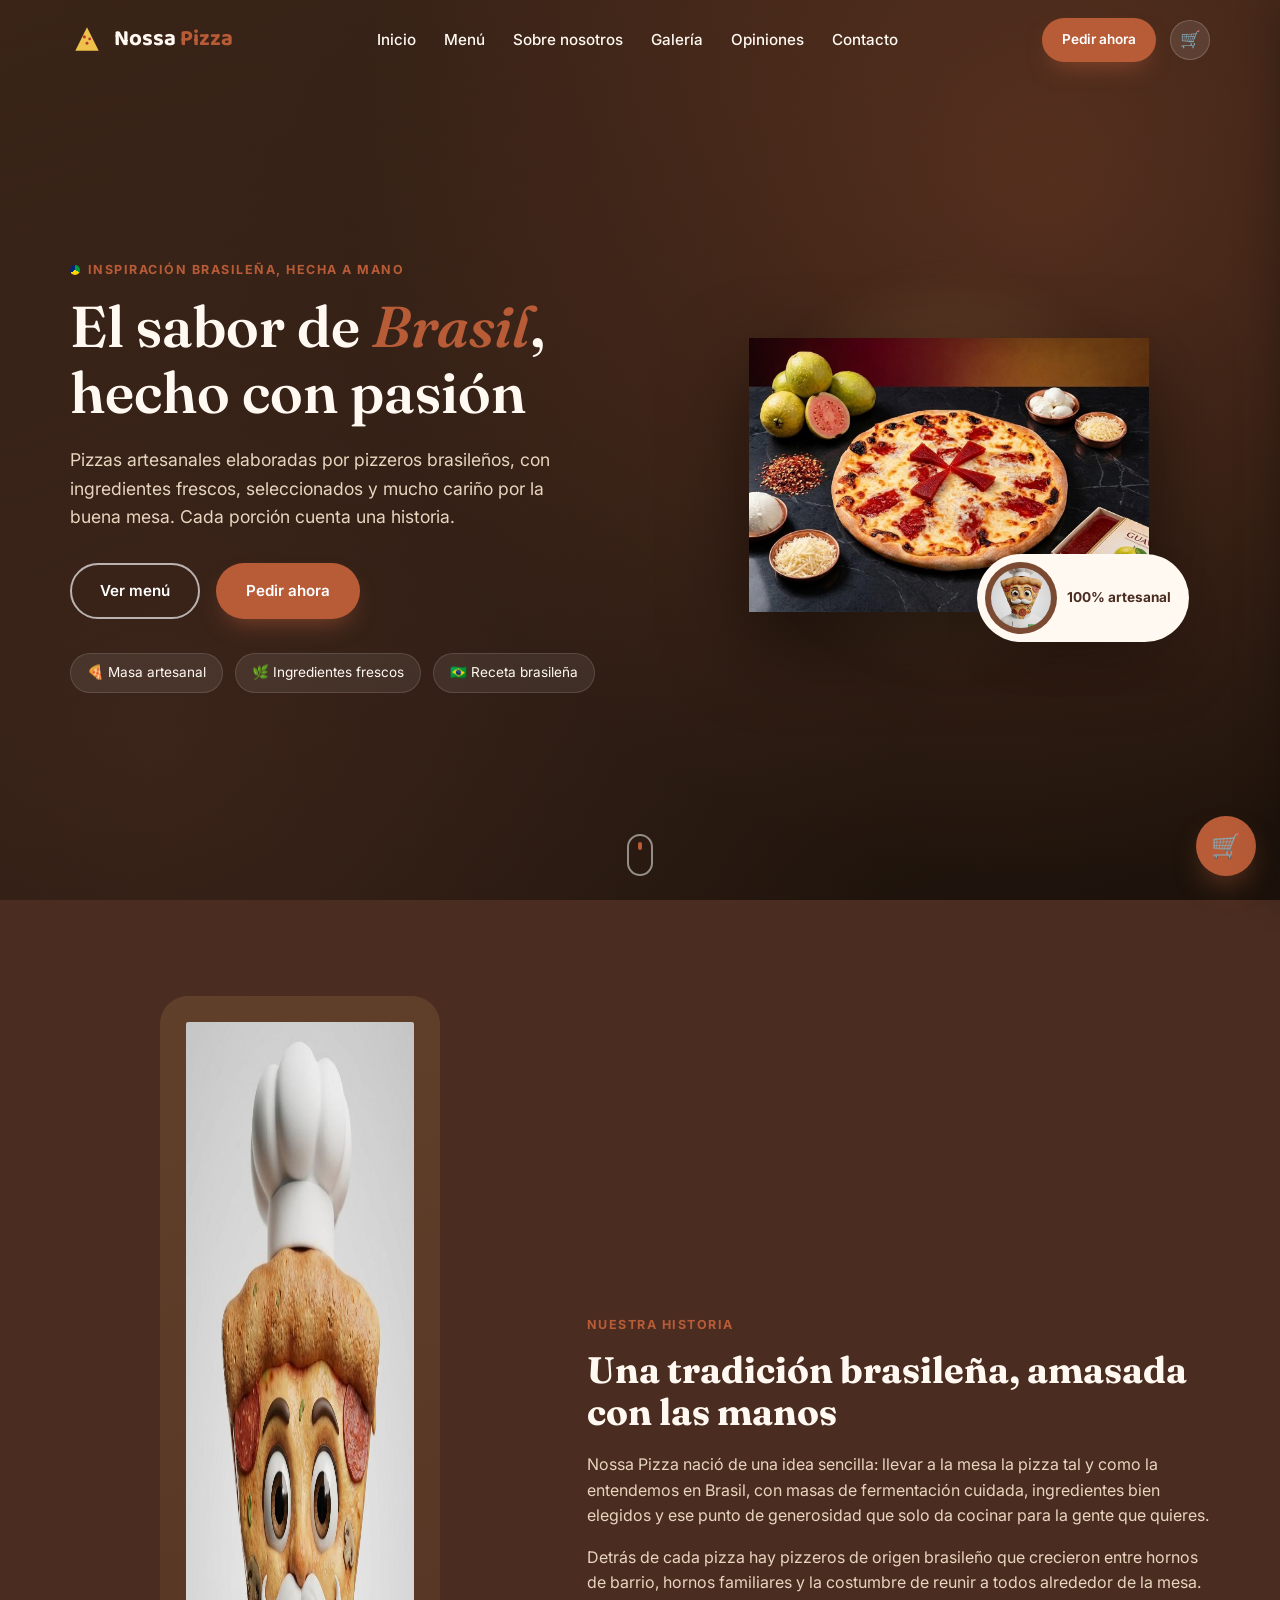
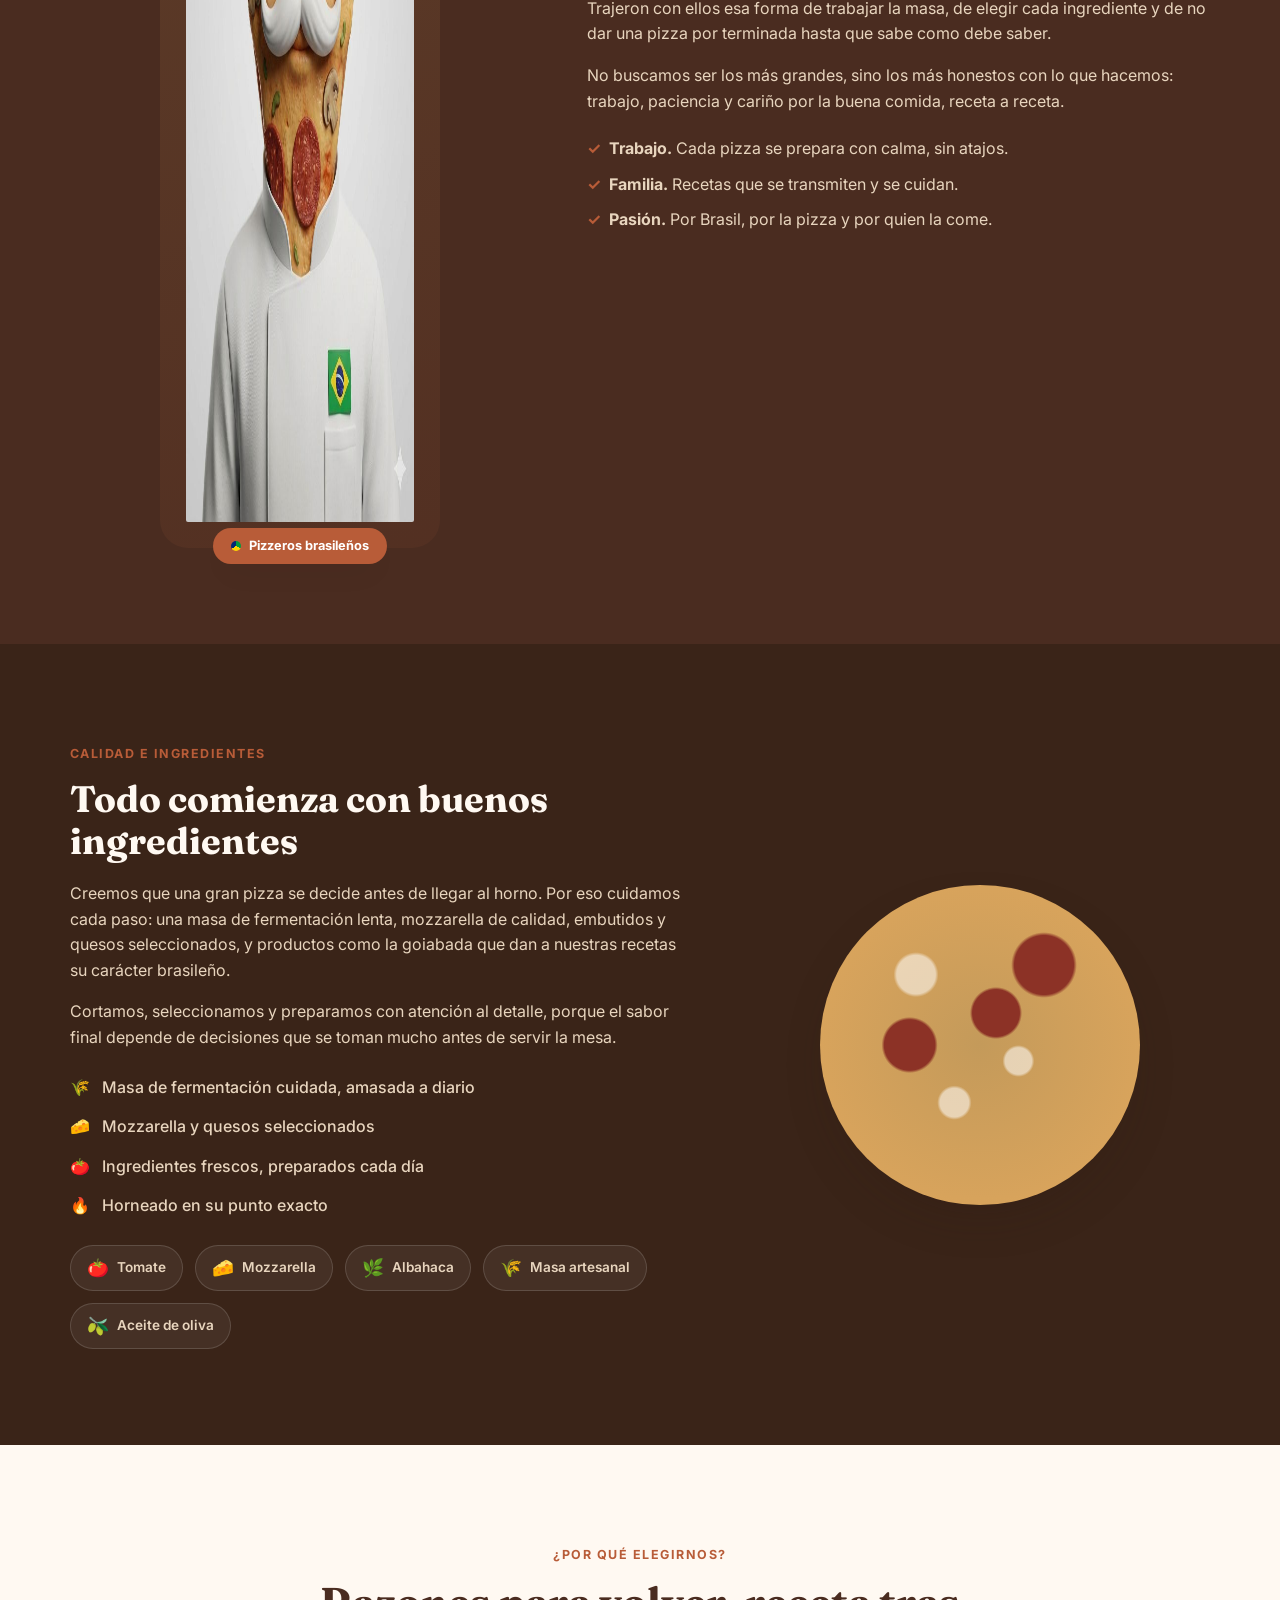
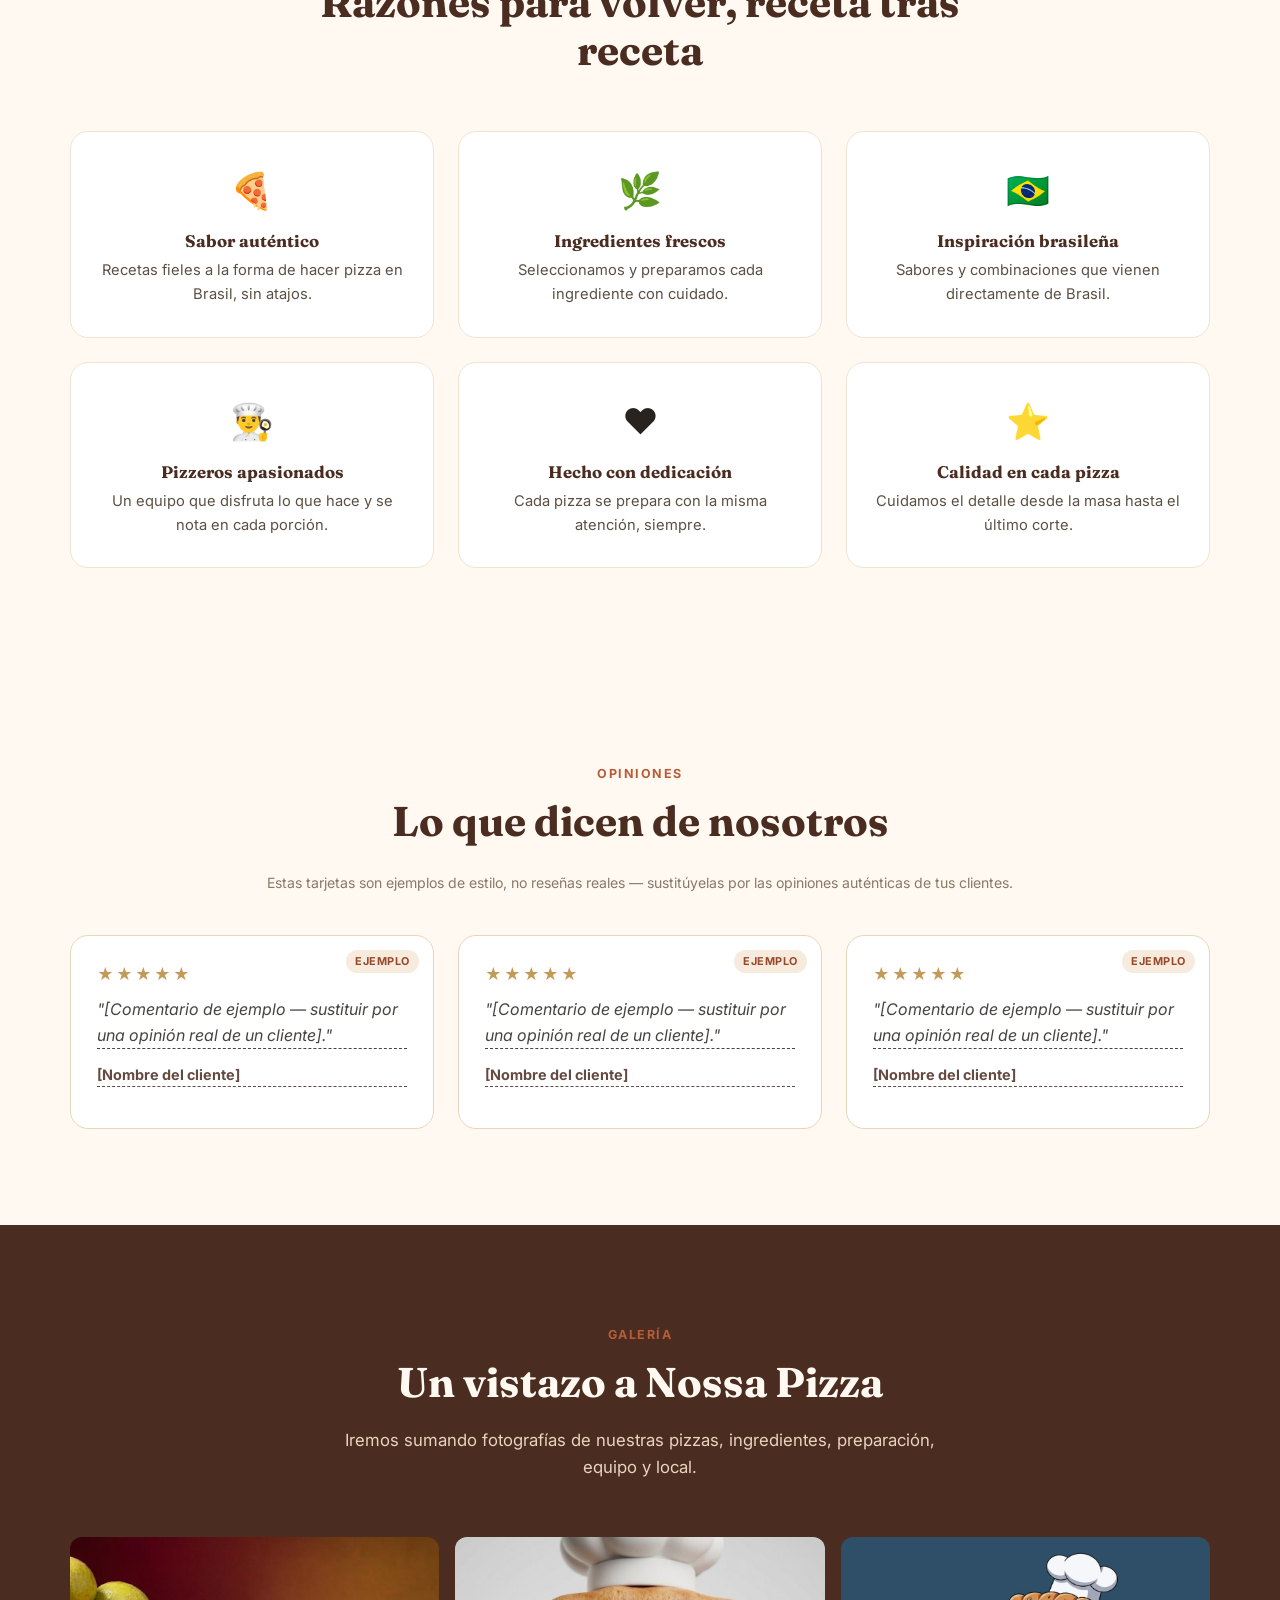
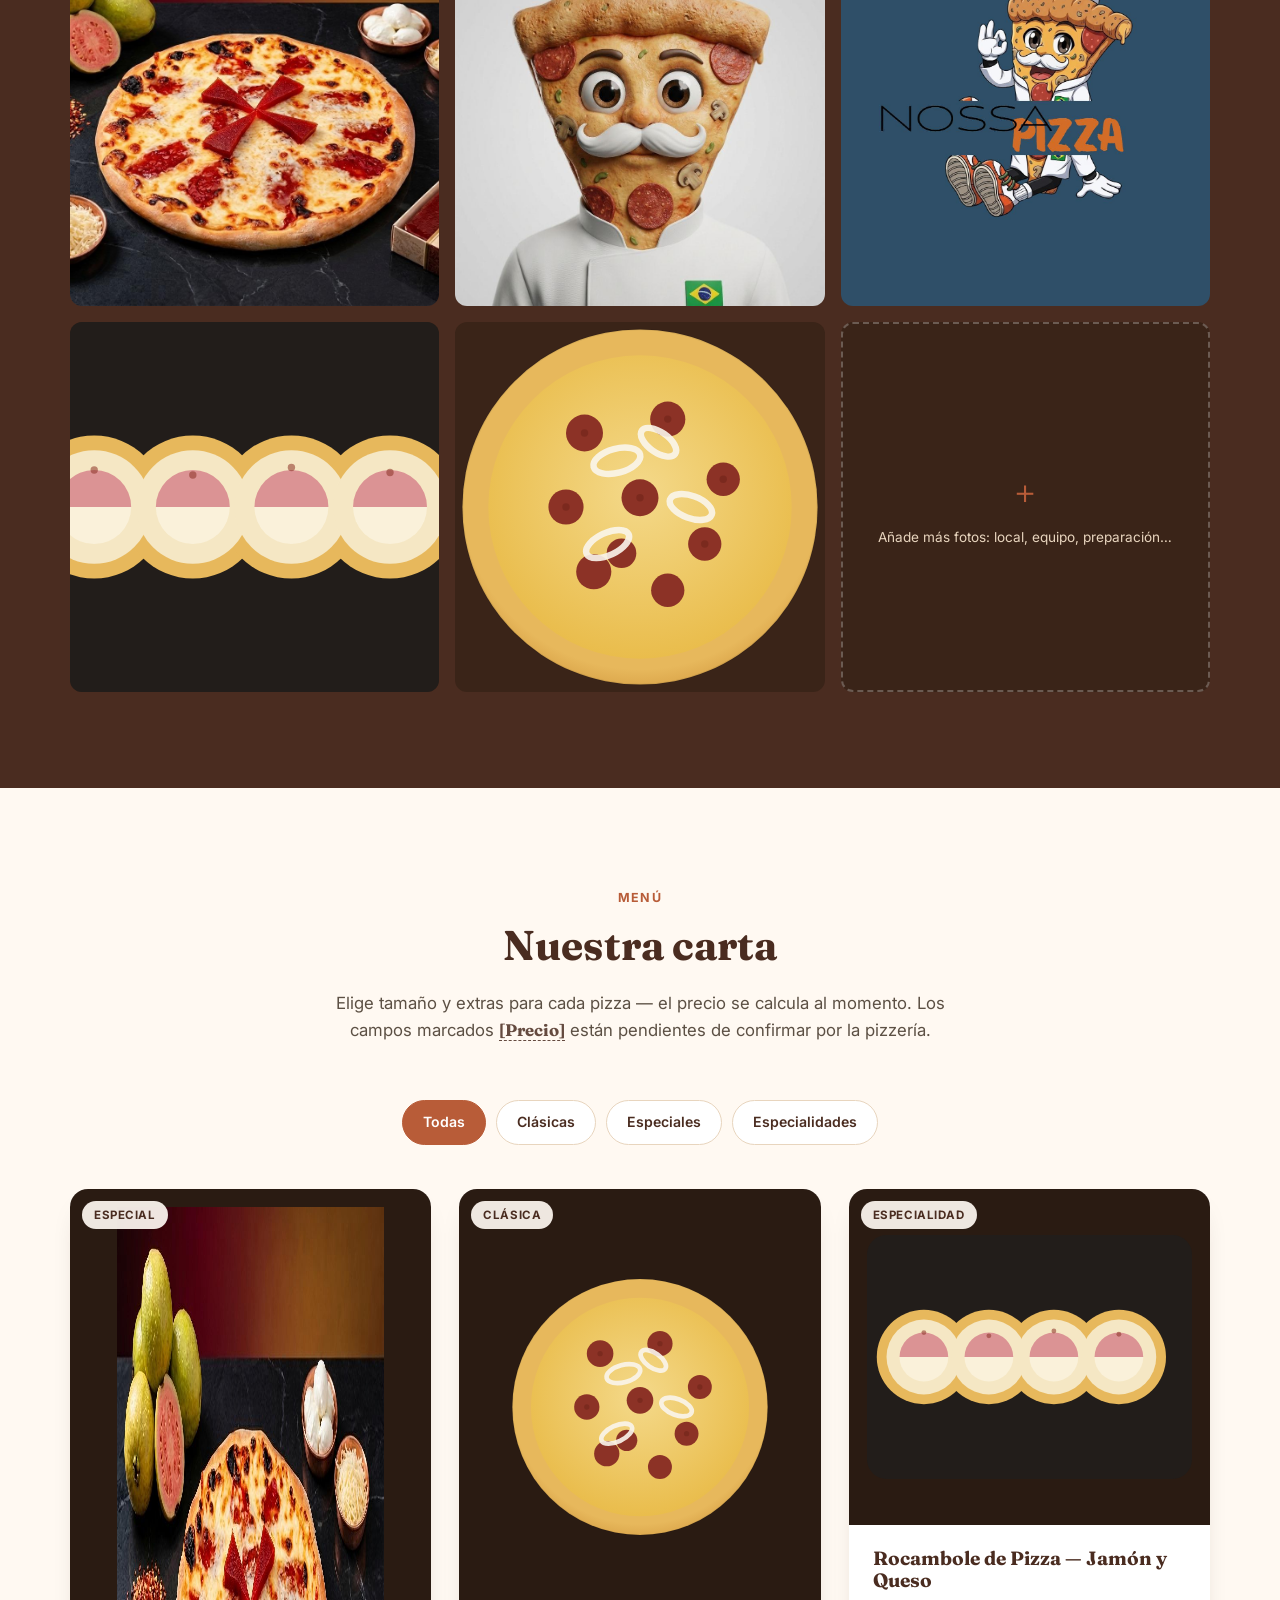
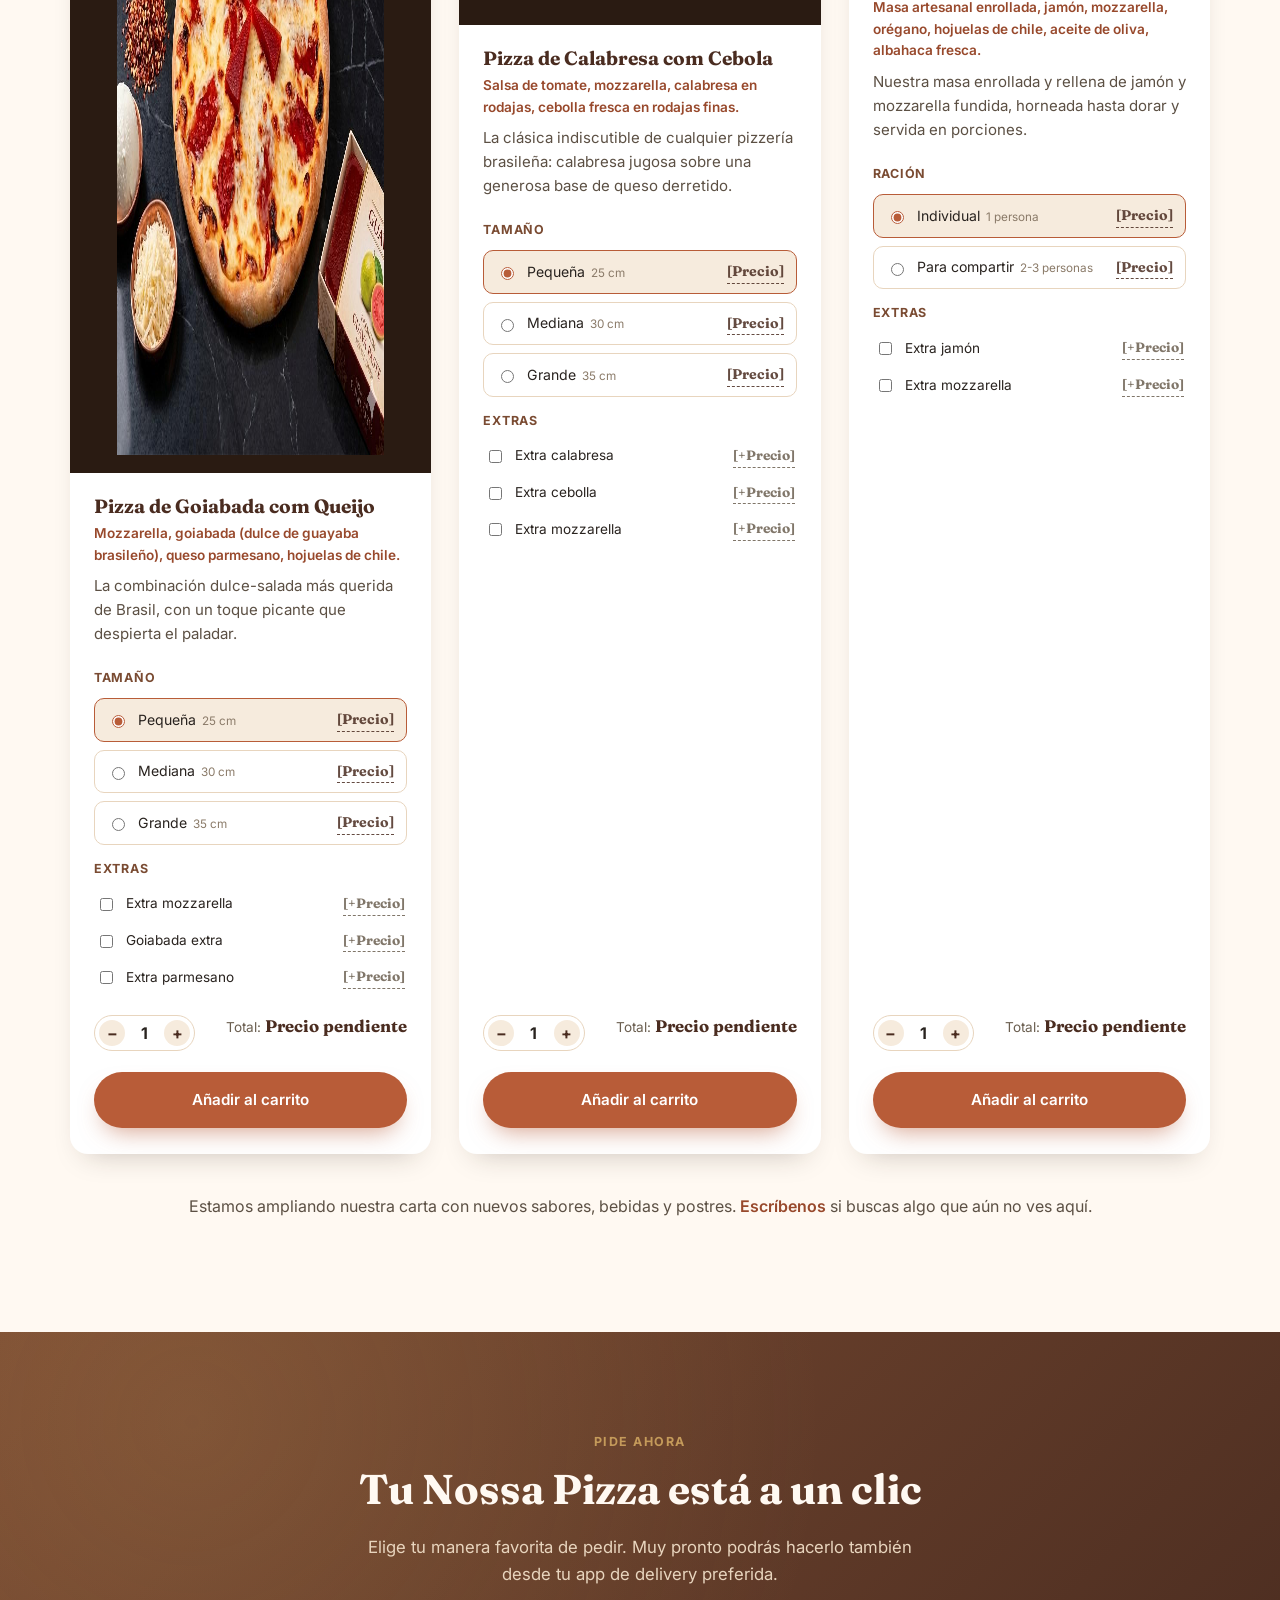
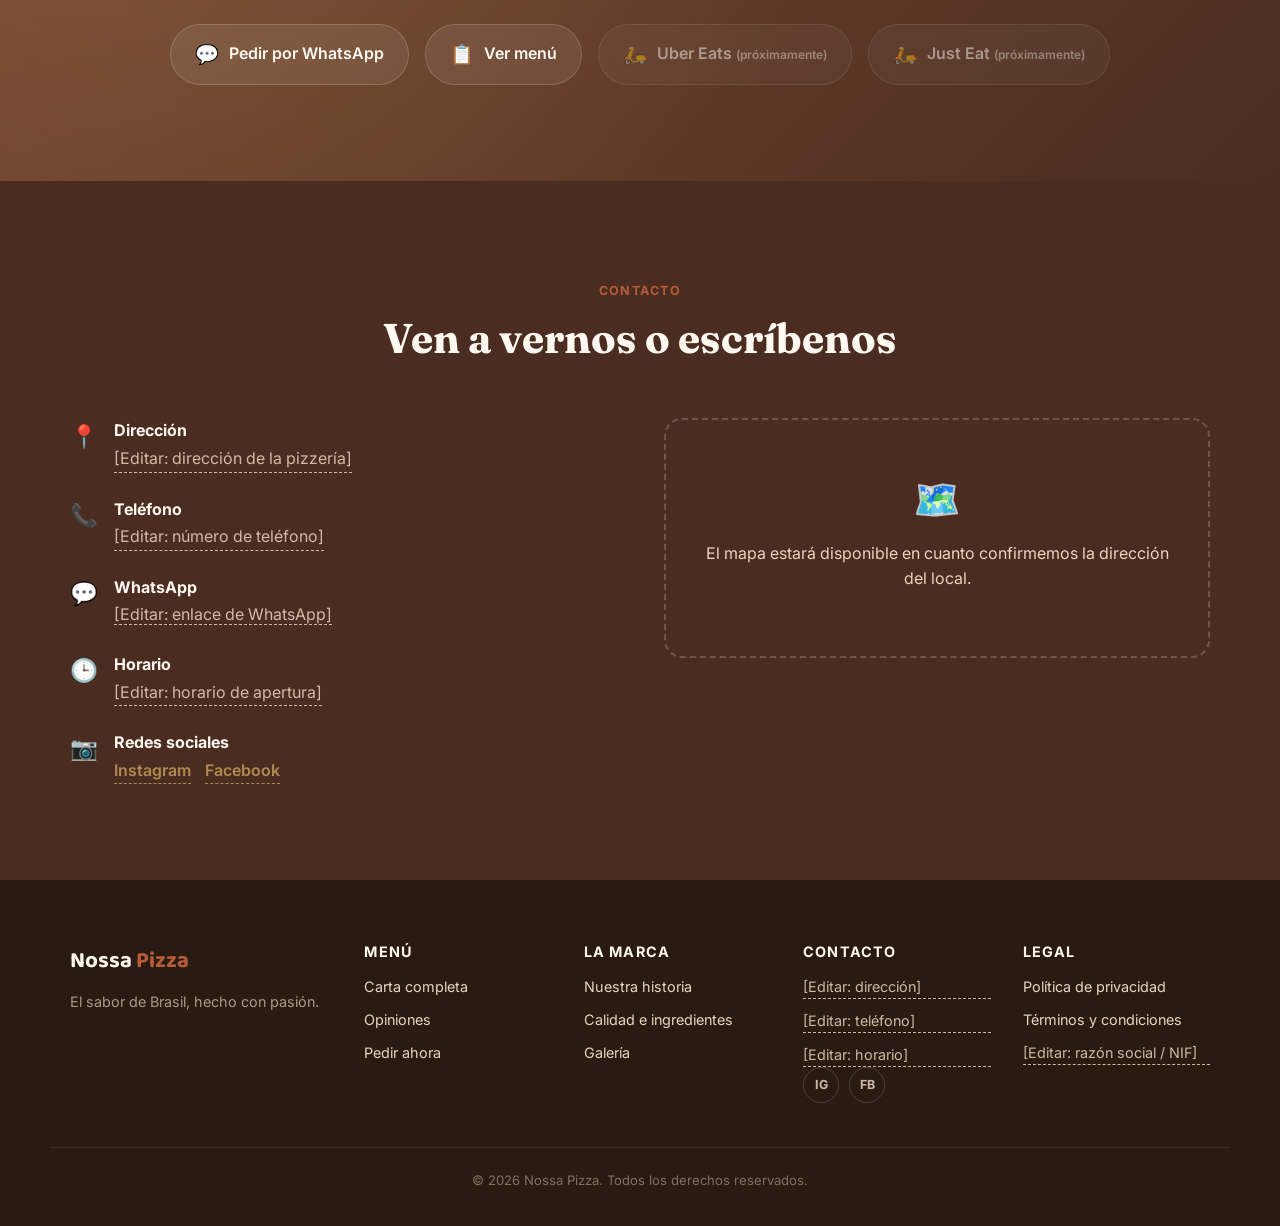
==== commit d00a5d14: "Add cart engine, new menu markup, palette CSS and legal pages Completes the previous commit: the act" ====
--- a/index.html
+++ b/index.html
@@ -7,7 +7,7 @@
 <meta name="description" content="Nossa Pizza: pizzas artesanales elaboradas por pizzeros brasileños con ingredientes frescos y seleccionados. Sabor auténtico de Brasil, hecho con pasión. Pide ahora o consulta nuestro menú.">
 <meta name="keywords" content="Nossa Pizza, pizzería brasileña, pizza de calabresa, pizza de goiabada, pizza artesanal, pizzeros brasileños, pedir pizza a domicilio">
 <meta name="author" content="Nossa Pizza">
-<meta name="theme-color" content="#16324a">
+<meta name="theme-color" content="#4a2c20">
 <link rel="canonical" href="https://www.nossapizza.example/"><!-- EDITAR: sustituir por el dominio definitivo -->
 
 <!-- Open Graph / redes sociales -->
@@ -15,13 +15,13 @@
 <meta property="og:site_name" content="Nossa Pizza">
 <meta property="og:title" content="Nossa Pizza | El sabor de Brasil, hecho con pasión">
 <meta property="og:description" content="Pizzas artesanales elaboradas por pizzeros brasileños con ingredientes frescos y seleccionados.">
-<meta property="og:image" content="assets/images/placeholders/og-image-placeholder.svg"><!-- EDITAR: sustituir por foto real 1200x630 -->
+<meta property="og:image" content="assets/images/pizza-goiabada.jpg">
 <meta property="og:url" content="https://www.nossapizza.example/">
 <meta property="og:locale" content="es_ES">
 <meta name="twitter:card" content="summary_large_image">
 <meta name="twitter:title" content="Nossa Pizza | El sabor de Brasil, hecho con pasión">
 <meta name="twitter:description" content="Pizzas artesanales elaboradas por pizzeros brasileños con ingredientes frescos y seleccionados.">
-<meta name="twitter:image" content="assets/images/placeholders/og-image-placeholder.svg">
+<meta name="twitter:image" content="assets/images/pizza-goiabada.jpg">
 
 <link rel="icon" type="image/svg+xml" href="assets/images/favicon.svg">
 <link rel="apple-touch-icon" href="assets/images/favicon.svg">
@@ -40,7 +40,7 @@
   "name": "Nossa Pizza",
   "servesCuisine": ["Pizza", "Brasileña", "Italiana"],
   "description": "Pizzería artesanal de inspiración brasileña. Pizzas elaboradas con ingredientes frescos y seleccionados.",
-  "image": "assets/images/placeholders/og-image-placeholder.svg",
+  "image": "assets/images/pizza-goiabada.jpg",
   "priceRange": "$$",
   "address": {
     "@type": "PostalAddress",
@@ -70,17 +70,19 @@
     <nav class="main-nav" id="main-nav" aria-label="Navegación principal">
       <ul>
         <li><a href="#inicio">Inicio</a></li>
-        <li><a href="#historia">Historia</a></li>
-        <li><a href="#pizzas">Pizzas</a></li>
-        <li><a href="#calidad">Calidad</a></li>
+        <li><a href="#menu">Menú</a></li>
+        <li><a href="#historia">Sobre nosotros</a></li>
         <li><a href="#galeria">Galería</a></li>
-        <li><a href="#menu">Menú</a></li>
+        <li><a href="#opiniones">Opiniones</a></li>
         <li><a href="#contacto">Contacto</a></li>
       </ul>
     </nav>
 
     <div class="header-actions">
       <a href="#pedidos" class="btn btn-primary btn-sm">Pedir ahora</a>
+      <button class="header-cart-btn" id="cart-toggle-header" aria-label="Abrir carrito" title="Ver carrito">
+        🛒<span class="header-cart-badge" id="cart-count-header" hidden>0</span>
+      </button>
       <button class="nav-toggle" id="nav-toggle" aria-label="Abrir menú de navegación" aria-expanded="false" aria-controls="main-nav">
         <span></span><span></span><span></span>
       </button>
@@ -111,9 +113,9 @@
 
     <div class="hero-visual reveal" style="--delay:120ms">
       <div class="hero-glow" aria-hidden="true"></div>
-      <img class="hero-pizza" src="assets/images/placeholders/pizza-goiabada-placeholder.svg" alt="Pizza Nossa Pizza de goiabada (guayaba) y queso, receta brasileña — foto provisional, sustituir por fotografía real" width="440" height="440" fetchpriority="high">
+      <img class="hero-pizza" src="assets/images/pizza-goiabada.jpg" alt="Pizza Nossa Pizza de goiabada (guayaba) y queso, receta brasileña" width="1241" height="848" fetchpriority="high">
       <div class="hero-sticker" aria-hidden="true">
-        <img src="assets/images/placeholders/mascot-placeholder.svg" alt="" width="72" height="72">
+        <img src="assets/images/mascot-chef.jpg" alt="" width="72" height="72">
         <span>100% artesanal</span>
       </div>
     </div>
@@ -127,7 +129,7 @@
 <section class="section section-dark" id="historia">
   <div class="container split">
     <div class="split-visual reveal">
-      <img src="assets/images/placeholders/mascot-placeholder.svg" alt="Ilustración de nuestro pizzero, chef de origen brasileño al frente de Nossa Pizza — imagen provisional, sustituir por fotografía real del equipo" width="320" height="352" loading="lazy" class="mascot-frame">
+      <img src="assets/images/mascot-chef.jpg" alt="El chef de Nossa Pizza, con gorro y bigote, uniforme blanco con la bandera de Brasil" width="921" height="1152" loading="lazy" class="mascot-frame">
       <div class="split-badge">
         <span class="flag-dot" aria-hidden="true"></span> Pizzeros brasileños
       </div>
@@ -144,65 +146,6 @@
         <li><strong>Pasión.</strong> Por Brasil, por la pizza y por quien la come.</li>
       </ul>
     </div>
-  </div>
-</section>
-
-<!-- ===================== NUESTRAS PIZZAS ===================== -->
-<section class="section" id="pizzas">
-  <div class="container">
-    <header class="section-head reveal">
-      <p class="eyebrow">Nuestras pizzas</p>
-      <h2>Las protagonistas de la mesa</h2>
-      <p class="section-lead">Tres recetas que representan lo que somos: tradición italiana con acento brasileño.</p>
-    </header>
-
-    <div class="pizza-grid">
-      <article class="pizza-card reveal">
-        <div class="pizza-card-media">
-          <img src="assets/images/placeholders/pizza-goiabada-placeholder.svg" alt="Pizza de goiabada (dulce de guayaba brasileño) y queso mozzarella, con hojuelas de chile — foto provisional" width="400" height="400" loading="lazy">
-        </div>
-        <div class="pizza-card-body">
-          <h3>Pizza de Goiabada com Queijo</h3>
-          <p class="pizza-ingredients">Mozzarella, goiabada (dulce de guayaba brasileño), queso parmesano y hojuelas de chile.</p>
-          <p class="pizza-desc">La combinación dulce-salada más querida de Brasil: mozzarella fundida coronada con finas láminas de goiabada y un toque picante que despierta el paladar.</p>
-          <div class="pizza-card-foot">
-            <span class="price" data-editable>[Precio pendiente]</span>
-            <a href="#pedidos" class="btn btn-sm btn-outline">Pedir</a>
-          </div>
-        </div>
-      </article>
-
-      <article class="pizza-card reveal" style="--delay:100ms">
-        <div class="pizza-card-media">
-          <img src="assets/images/placeholders/pizza-calabresa-placeholder.svg" alt="Pizza de calabresa (embutido ahumado brasileño) con cebolla y queso mozzarella — foto provisional" width="400" height="400" loading="lazy">
-        </div>
-        <div class="pizza-card-body">
-          <h3>Pizza de Calabresa com Cebola</h3>
-          <p class="pizza-ingredients">Salsa de tomate, mozzarella, calabresa en rodajas y cebolla fresca en rodajas finas.</p>
-          <p class="pizza-desc">La clásica indiscutible de cualquier pizzería brasileña: calabresa jugosa y cebolla fresca sobre una generosa base de queso derretido.</p>
-          <div class="pizza-card-foot">
-            <span class="price" data-editable>[Precio pendiente]</span>
-            <a href="#pedidos" class="btn btn-sm btn-outline">Pedir</a>
-          </div>
-        </div>
-      </article>
-
-      <article class="pizza-card reveal" style="--delay:200ms">
-        <div class="pizza-card-media pizza-card-media--wide">
-          <img src="assets/images/placeholders/pizza-roll-placeholder.svg" alt="Rocambole de pizza relleno de jamón y queso mozzarella, gratinado — foto provisional" width="400" height="300" loading="lazy">
-        </div>
-        <div class="pizza-card-body">
-          <h3>Rocambole de Pizza — Jamón y Queso</h3>
-          <p class="pizza-ingredients">Masa artesanal enrollada, jamón, mozzarella, orégano, hojuelas de chile, aceite de oliva y albahaca fresca.</p>
-          <p class="pizza-desc">Nuestra masa enrollada y rellena de jamón y mozzarella fundida, horneada hasta dorar y servida en porciones para compartir.</p>
-          <div class="pizza-card-foot">
-            <span class="price" data-editable>[Precio pendiente]</span>
-            <a href="#pedidos" class="btn btn-sm btn-outline">Pedir</a>
-          </div>
-        </div>
-      </article>
-    </div>
-    <p class="pizza-grid-note reveal">Estamos ampliando nuestra carta con nuevos sabores. <a href="#menu">Consulta el menú completo</a>.</p>
   </div>
 </section>
 
@@ -219,6 +162,13 @@
         <li><span aria-hidden="true">🧀</span> Mozzarella y quesos seleccionados</li>
         <li><span aria-hidden="true">🍅</span> Ingredientes frescos, preparados cada día</li>
         <li><span aria-hidden="true">🔥</span> Horneado en su punto exacto</li>
+      </ul>
+      <ul class="ingredient-icons" aria-label="Ingredientes destacados">
+        <li><span aria-hidden="true">🍅</span>Tomate</li>
+        <li><span aria-hidden="true">🧀</span>Mozzarella</li>
+        <li><span aria-hidden="true">🌿</span>Albahaca</li>
+        <li><span aria-hidden="true">🌾</span>Masa artesanal</li>
+        <li><span aria-hidden="true">🫒</span>Aceite de oliva</li>
       </ul>
     </div>
     <div class="split-visual reveal quality-visual" style="--delay:120ms">
@@ -245,6 +195,37 @@
   </div>
 </section>
 
+<!-- ===================== OPINIONES ===================== -->
+<section class="section" id="opiniones">
+  <div class="container">
+    <header class="section-head reveal">
+      <p class="eyebrow">Opiniones</p>
+      <h2>Lo que dicen de nosotros</h2>
+    </header>
+    <p class="reviews-note reveal">Estas tarjetas son ejemplos de estilo, no reseñas reales — sustitúyelas por las opiniones auténticas de tus clientes.</p>
+    <div class="reviews-grid">
+      <article class="review-card reveal">
+        <span class="review-example-tag">Ejemplo</span>
+        <p class="review-stars" aria-label="5 de 5 estrellas">★★★★★</p>
+        <p class="review-quote" data-editable>"[Comentario de ejemplo — sustituir por una opinión real de un cliente]."</p>
+        <p class="review-author" data-editable>[Nombre del cliente]</p>
+      </article>
+      <article class="review-card reveal" style="--delay:80ms">
+        <span class="review-example-tag">Ejemplo</span>
+        <p class="review-stars" aria-label="5 de 5 estrellas">★★★★★</p>
+        <p class="review-quote" data-editable>"[Comentario de ejemplo — sustituir por una opinión real de un cliente]."</p>
+        <p class="review-author" data-editable>[Nombre del cliente]</p>
+      </article>
+      <article class="review-card reveal" style="--delay:160ms">
+        <span class="review-example-tag">Ejemplo</span>
+        <p class="review-stars" aria-label="5 de 5 estrellas">★★★★★</p>
+        <p class="review-quote" data-editable>"[Comentario de ejemplo — sustituir por una opinión real de un cliente]."</p>
+        <p class="review-author" data-editable>[Nombre del cliente]</p>
+      </article>
+    </div>
+  </div>
+</section>
+
 <!-- ===================== GALERÍA ===================== -->
 <section class="section section-dark" id="galeria">
   <div class="container">
@@ -255,16 +236,16 @@
     </header>
 
     <div class="gallery-grid" id="gallery-grid">
-      <button class="gallery-item reveal" data-full="assets/images/placeholders/pizza-goiabada-placeholder.svg" data-caption="Pizza de goiabada y queso">
-        <img src="assets/images/placeholders/pizza-goiabada-placeholder.svg" alt="Pizza de goiabada y queso — foto provisional" loading="lazy" width="400" height="400">
+      <button class="gallery-item reveal" data-full="assets/images/pizza-goiabada.jpg" data-caption="Pizza de goiabada y queso">
+        <img src="assets/images/pizza-goiabada.jpg" alt="Pizza de goiabada y queso" loading="lazy" width="1241" height="848">
         <span class="gallery-caption">Pizza de goiabada y queso</span>
       </button>
-      <button class="gallery-item reveal" style="--delay:60ms" data-full="assets/images/placeholders/mascot-placeholder.svg" data-caption="Nuestro chef, corazón de Nossa Pizza">
-        <img src="assets/images/placeholders/mascot-placeholder.svg" alt="Nuestro chef, corazón de Nossa Pizza — ilustración provisional" loading="lazy" width="400" height="400">
+      <button class="gallery-item reveal" style="--delay:60ms" data-full="assets/images/mascot-chef.jpg" data-caption="Nuestro chef, corazón de Nossa Pizza">
+        <img src="assets/images/mascot-chef.jpg" alt="Nuestro chef, corazón de Nossa Pizza" loading="lazy" width="921" height="1152">
         <span class="gallery-caption">Nuestro chef</span>
       </button>
-      <button class="gallery-item reveal" style="--delay:120ms" data-full="assets/images/placeholders/logo-lockup-placeholder.svg" data-caption="Identidad Nossa Pizza">
-        <img src="assets/images/placeholders/logo-lockup-placeholder.svg" alt="Identidad de marca Nossa Pizza — imagen provisional" loading="lazy" width="400" height="400">
+      <button class="gallery-item reveal" style="--delay:120ms" data-full="assets/images/logo-nossa-pizza.jpg" data-caption="Identidad Nossa Pizza">
+        <img src="assets/images/logo-nossa-pizza.jpg" alt="Identidad de marca Nossa Pizza" loading="lazy" width="1080" height="1350">
         <span class="gallery-caption">Nossa Pizza</span>
       </button>
       <button class="gallery-item reveal" style="--delay:180ms" data-full="assets/images/placeholders/pizza-roll-placeholder.svg" data-caption="Rocambole de jamón y queso">
@@ -289,62 +270,161 @@
     <header class="section-head reveal">
       <p class="eyebrow">Menú</p>
       <h2>Nuestra carta</h2>
-      <p class="section-lead">Los precios marcados como <span class="price" data-editable>[Precio]</span> están pendientes de confirmar.</p>
+      <p class="section-lead">Elige tamaño y extras para cada pizza — el precio se calcula al momento. Los campos marcados <span class="price" data-editable>[Precio]</span> están pendientes de confirmar por la pizzería.</p>
     </header>
 
-    <div class="menu-tabs">
-      <div class="menu-category reveal">
-        <h3 class="menu-category-title">Pizzas</h3>
-        <ul class="menu-list">
-          <li class="menu-row">
-            <div><span class="menu-item-name">Pizza de Goiabada com Queijo</span><span class="menu-item-desc">Mozzarella, goiabada, parmesano, hojuelas de chile</span></div>
-            <span class="price" data-editable>[Precio]</span>
-          </li>
-          <li class="menu-row">
-            <div><span class="menu-item-name">Pizza de Calabresa com Cebola</span><span class="menu-item-desc">Salsa de tomate, mozzarella, calabresa, cebolla</span></div>
-            <span class="price" data-editable>[Precio]</span>
-          </li>
-          <li class="menu-row menu-row--placeholder">
-            <div><span class="menu-item-name">[Nueva pizza]</span><span class="menu-item-desc">[Ingredientes por confirmar]</span></div>
-            <span class="price" data-editable>[Precio]</span>
-          </li>
-        </ul>
-      </div>
-
-      <div class="menu-category reveal" style="--delay:80ms">
-        <h3 class="menu-category-title">Especialidades</h3>
-        <ul class="menu-list">
-          <li class="menu-row">
-            <div><span class="menu-item-name">Rocambole de Pizza — Jamón y Queso</span><span class="menu-item-desc">Masa enrollada, jamón, mozzarella, orégano, albahaca</span></div>
-            <span class="price" data-editable>[Precio]</span>
-          </li>
-        </ul>
-      </div>
-
-      <div class="menu-category reveal" style="--delay:160ms">
-        <h3 class="menu-category-title">Bebidas</h3>
-        <ul class="menu-list">
-          <li class="menu-row menu-row--placeholder">
-            <div><span class="menu-item-name">[Bebida]</span><span class="menu-item-desc">[Descripción]</span></div>
-            <span class="price" data-editable>[Precio]</span>
-          </li>
-          <li class="menu-row menu-row--placeholder">
-            <div><span class="menu-item-name">[Bebida]</span><span class="menu-item-desc">[Descripción]</span></div>
-            <span class="price" data-editable>[Precio]</span>
-          </li>
-        </ul>
-      </div>
-
-      <div class="menu-category reveal" style="--delay:240ms">
-        <h3 class="menu-category-title">Extras</h3>
-        <ul class="menu-list">
-          <li class="menu-row menu-row--placeholder">
-            <div><span class="menu-item-name">[Extra]</span><span class="menu-item-desc">[Descripción]</span></div>
-            <span class="price" data-editable>[Precio]</span>
-          </li>
-        </ul>
-      </div>
-    </div>
+    <div class="menu-filters" role="tablist" aria-label="Filtrar menú por categoría">
+      <button class="filter-btn is-active" data-filter="todas" role="tab" aria-selected="true">Todas</button>
+      <button class="filter-btn" data-filter="clasicas" role="tab" aria-selected="false">Clásicas</button>
+      <button class="filter-btn" data-filter="especiales" role="tab" aria-selected="false">Especiales</button>
+      <button class="filter-btn" data-filter="especialidades" role="tab" aria-selected="false">Especialidades</button>
+    </div>
+
+    <div class="product-grid" id="product-grid">
+
+      <!-- Pizza 1: Goiabada — especial -->
+      <article class="product-card reveal" data-category="especiales">
+        <div class="product-card-media">
+          <span class="product-cat-tag">Especial</span>
+          <img src="assets/images/pizza-goiabada.jpg" alt="Pizza de goiabada (dulce de guayaba brasileño) y queso mozzarella, con hojuelas de chile" width="1241" height="848" loading="lazy">
+        </div>
+        <div class="product-card-body" data-product="Pizza de Goiabada com Queijo">
+          <h3>Pizza de Goiabada com Queijo</h3>
+          <p class="product-ingredients">Mozzarella, goiabada (dulce de guayaba brasileño), queso parmesano, hojuelas de chile.</p>
+          <p class="product-desc">La combinación dulce-salada más querida de Brasil, con un toque picante que despierta el paladar.</p>
+
+          <p class="product-option-label">Tamaño</p>
+          <div class="size-options" role="radiogroup" aria-label="Tamaño de Pizza de Goiabada com Queijo">
+            <label class="size-option">
+              <input type="radio" name="size-goiabada" value="Pequeña" data-price="" checked>
+              <span class="size-option-label">Pequeña <small>25 cm</small></span>
+              <span class="size-option-price price" data-editable>[Precio]</span>
+            </label>
+            <label class="size-option">
+              <input type="radio" name="size-goiabada" value="Mediana" data-price="">
+              <span class="size-option-label">Mediana <small>30 cm</small></span>
+              <span class="size-option-price price" data-editable>[Precio]</span>
+            </label>
+            <label class="size-option">
+              <input type="radio" name="size-goiabada" value="Grande" data-price="">
+              <span class="size-option-label">Grande <small>35 cm</small></span>
+              <span class="size-option-price price" data-editable>[Precio]</span>
+            </label>
+          </div>
+
+          <p class="product-option-label">Extras</p>
+          <div class="extras-options">
+            <label class="extra-option"><input type="checkbox" value="Extra mozzarella" data-price=""><span class="extra-option-label">Extra mozzarella</span><span class="extra-price price" data-editable>[+Precio]</span></label>
+            <label class="extra-option"><input type="checkbox" value="Goiabada extra" data-price=""><span class="extra-option-label">Goiabada extra</span><span class="extra-price price" data-editable>[+Precio]</span></label>
+            <label class="extra-option"><input type="checkbox" value="Extra parmesano" data-price=""><span class="extra-option-label">Extra parmesano</span><span class="extra-price price" data-editable>[+Precio]</span></label>
+          </div>
+
+          <div class="product-card-foot">
+            <div class="qty-stepper">
+              <button type="button" class="qty-btn" data-action="decrease" aria-label="Reducir cantidad">−</button>
+              <span class="qty-value">1</span>
+              <button type="button" class="qty-btn" data-action="increase" aria-label="Aumentar cantidad">+</button>
+            </div>
+            <p class="product-live-price">Total: <strong class="live-price">Precio pendiente</strong></p>
+            <button type="button" class="btn btn-primary add-to-cart-btn">Añadir al carrito</button>
+          </div>
+        </div>
+      </article>
+
+      <!-- Pizza 2: Calabresa — clásica -->
+      <article class="product-card reveal" style="--delay:80ms" data-category="clasicas">
+        <div class="product-card-media">
+          <span class="product-cat-tag">Clásica</span>
+          <img src="assets/images/placeholders/pizza-calabresa-placeholder.svg" alt="Pizza de calabresa (embutido ahumado brasileño) con cebolla y queso mozzarella — foto provisional" width="400" height="400" loading="lazy">
+        </div>
+        <div class="product-card-body" data-product="Pizza de Calabresa com Cebola">
+          <h3>Pizza de Calabresa com Cebola</h3>
+          <p class="product-ingredients">Salsa de tomate, mozzarella, calabresa en rodajas, cebolla fresca en rodajas finas.</p>
+          <p class="product-desc">La clásica indiscutible de cualquier pizzería brasileña: calabresa jugosa sobre una generosa base de queso derretido.</p>
+
+          <p class="product-option-label">Tamaño</p>
+          <div class="size-options" role="radiogroup" aria-label="Tamaño de Pizza de Calabresa com Cebola">
+            <label class="size-option">
+              <input type="radio" name="size-calabresa" value="Pequeña" data-price="" checked>
+              <span class="size-option-label">Pequeña <small>25 cm</small></span>
+              <span class="size-option-price price" data-editable>[Precio]</span>
+            </label>
+            <label class="size-option">
+              <input type="radio" name="size-calabresa" value="Mediana" data-price="">
+              <span class="size-option-label">Mediana <small>30 cm</small></span>
+              <span class="size-option-price price" data-editable>[Precio]</span>
+            </label>
+            <label class="size-option">
+              <input type="radio" name="size-calabresa" value="Grande" data-price="">
+              <span class="size-option-label">Grande <small>35 cm</small></span>
+              <span class="size-option-price price" data-editable>[Precio]</span>
+            </label>
+          </div>
+
+          <p class="product-option-label">Extras</p>
+          <div class="extras-options">
+            <label class="extra-option"><input type="checkbox" value="Extra calabresa" data-price=""><span class="extra-option-label">Extra calabresa</span><span class="extra-price price" data-editable>[+Precio]</span></label>
+            <label class="extra-option"><input type="checkbox" value="Extra cebolla" data-price=""><span class="extra-option-label">Extra cebolla</span><span class="extra-price price" data-editable>[+Precio]</span></label>
+            <label class="extra-option"><input type="checkbox" value="Extra mozzarella" data-price=""><span class="extra-option-label">Extra mozzarella</span><span class="extra-price price" data-editable>[+Precio]</span></label>
+          </div>
+
+          <div class="product-card-foot">
+            <div class="qty-stepper">
+              <button type="button" class="qty-btn" data-action="decrease" aria-label="Reducir cantidad">−</button>
+              <span class="qty-value">1</span>
+              <button type="button" class="qty-btn" data-action="increase" aria-label="Aumentar cantidad">+</button>
+            </div>
+            <p class="product-live-price">Total: <strong class="live-price">Precio pendiente</strong></p>
+            <button type="button" class="btn btn-primary add-to-cart-btn">Añadir al carrito</button>
+          </div>
+        </div>
+      </article>
+
+      <!-- Rocambole — especialidad -->
+      <article class="product-card reveal" style="--delay:160ms" data-category="especialidades">
+        <div class="product-card-media product-card-media--wide">
+          <span class="product-cat-tag">Especialidad</span>
+          <img src="assets/images/placeholders/pizza-roll-placeholder.svg" alt="Rocambole de pizza relleno de jamón y queso mozzarella, gratinado — foto provisional" width="400" height="300" loading="lazy">
+        </div>
+        <div class="product-card-body" data-product="Rocambole de Pizza — Jamón y Queso">
+          <h3>Rocambole de Pizza — Jamón y Queso</h3>
+          <p class="product-ingredients">Masa artesanal enrollada, jamón, mozzarella, orégano, hojuelas de chile, aceite de oliva, albahaca fresca.</p>
+          <p class="product-desc">Nuestra masa enrollada y rellena de jamón y mozzarella fundida, horneada hasta dorar y servida en porciones.</p>
+
+          <p class="product-option-label">Ración</p>
+          <div class="size-options" role="radiogroup" aria-label="Ración de Rocambole de Pizza">
+            <label class="size-option">
+              <input type="radio" name="size-roll" value="Individual" data-price="" checked>
+              <span class="size-option-label">Individual <small>1 persona</small></span>
+              <span class="size-option-price price" data-editable>[Precio]</span>
+            </label>
+            <label class="size-option">
+              <input type="radio" name="size-roll" value="Para compartir" data-price="">
+              <span class="size-option-label">Para compartir <small>2-3 personas</small></span>
+              <span class="size-option-price price" data-editable>[Precio]</span>
+            </label>
+          </div>
+
+          <p class="product-option-label">Extras</p>
+          <div class="extras-options">
+            <label class="extra-option"><input type="checkbox" value="Extra jamón" data-price=""><span class="extra-option-label">Extra jamón</span><span class="extra-price price" data-editable>[+Precio]</span></label>
+            <label class="extra-option"><input type="checkbox" value="Extra mozzarella" data-price=""><span class="extra-option-label">Extra mozzarella</span><span class="extra-price price" data-editable>[+Precio]</span></label>
+          </div>
+
+          <div class="product-card-foot">
+            <div class="qty-stepper">
+              <button type="button" class="qty-btn" data-action="decrease" aria-label="Reducir cantidad">−</button>
+              <span class="qty-value">1</span>
+              <button type="button" class="qty-btn" data-action="increase" aria-label="Aumentar cantidad">+</button>
+            </div>
+            <p class="product-live-price">Total: <strong class="live-price">Precio pendiente</strong></p>
+            <button type="button" class="btn btn-primary add-to-cart-btn">Añadir al carrito</button>
+          </div>
+        </div>
+      </article>
+
+    </div>
+    <p class="menu-grid-note reveal">Estamos ampliando nuestra carta con nuevos sabores, bebidas y postres. <a href="#pedidos">Escríbenos</a> si buscas algo que aún no ves aquí.</p>
   </div>
 </section>
 
@@ -437,8 +517,8 @@
     <nav class="footer-col" aria-label="Enlaces del menú">
       <h4>Menú</h4>
       <ul>
-        <li><a href="#pizzas">Nuestras pizzas</a></li>
         <li><a href="#menu">Carta completa</a></li>
+        <li><a href="#opiniones">Opiniones</a></li>
         <li><a href="#pedidos">Pedir ahora</a></li>
       </ul>
     </nav>
@@ -459,20 +539,57 @@
         <li data-editable>[Editar: teléfono]</li>
         <li data-editable>[Editar: horario]</li>
       </ul>
-    </div>
-
-    <div class="footer-col">
-      <h4>Síguenos</h4>
       <div class="footer-social">
         <a href="#" data-editable aria-label="Instagram (pendiente de enlazar)">IG</a>
         <a href="#" data-editable aria-label="Facebook (pendiente de enlazar)">FB</a>
       </div>
     </div>
+
+    <div class="footer-col">
+      <h4>Legal</h4>
+      <ul>
+        <li><a href="privacidad.html">Política de privacidad</a></li>
+        <li><a href="terminos.html">Términos y condiciones</a></li>
+        <li data-editable>[Editar: razón social / NIF]</li>
+      </ul>
+    </div>
   </div>
   <div class="footer-bottom">
     <p>&copy; <span id="year"></span> Nossa Pizza. Todos los derechos reservados.</p>
   </div>
 </footer>
+
+<!-- ===================== CARRITO ===================== -->
+<button class="cart-fab" id="cart-toggle-fab" aria-label="Abrir carrito" title="Ver carrito">
+  🛒<span class="cart-fab-badge" id="cart-count-fab" hidden>0</span>
+</button>
+<div class="cart-overlay" id="cart-overlay" hidden></div>
+<aside class="cart-drawer" id="cart-drawer" aria-label="Carrito de compra" aria-hidden="true">
+  <div class="cart-drawer-header">
+    <h2>Tu pedido</h2>
+    <button class="cart-drawer-close" id="cart-drawer-close" aria-label="Cerrar carrito">&times;</button>
+  </div>
+  <div class="cart-items" id="cart-items">
+    <p class="cart-empty">Tu carrito está vacío. Añade alguna pizza desde el menú.</p>
+  </div>
+  <div class="cart-summary">
+    <div class="cart-summary-row"><span>Subtotal</span><span id="cart-subtotal">—</span></div>
+    <div class="cart-summary-row total"><span>Total</span><span id="cart-total">—</span></div>
+    <p class="cart-pending-note" id="cart-pending-note" hidden>Algunos precios están pendientes de confirmar — el total final se acordará al finalizar el pedido.</p>
+    <a href="#" class="btn btn-primary cart-checkout-btn" id="cart-checkout-btn" target="_blank" rel="noopener">Continuar al pedido por WhatsApp</a>
+  </div>
+</aside>
+
+<!-- ===================== BARRA DE PEDIDO MÓVIL ===================== -->
+<div class="mobile-order-bar" id="mobile-order-bar" hidden>
+  <div class="mobile-order-bar-info">
+    <span id="mobile-order-count">0 productos</span>
+    <strong id="mobile-order-total">—</strong>
+  </div>
+  <button class="btn btn-primary btn-sm" id="mobile-order-btn">Ver pedido</button>
+</div>
+
+<div class="toast" id="toast" role="status" aria-live="polite"></div>
 
 <!-- ===================== LIGHTBOX ===================== -->
 <div class="lightbox" id="lightbox" hidden>
@@ -484,5 +601,6 @@
 </div>
 
 <script src="js/main.js" defer></script>
+<script src="js/cart.js" defer></script>
 </body>
 </html>
--- a/css/style.css
+++ b/css/style.css
@@ -1,24 +1,27 @@
 /* =========================================================
    NOSSA PIZZA — hoja de estilos principal
-   Paleta inspirada en las referencias de marca: azul noche del
-   logotipo, naranja/tostado de la tipografía "Pizza", tonos de
-   mármol oscuro de las fotografías de producto y guiños a la
-   bandera de Brasil como acento puntual.
+   Paleta artesanal cálida: marrón oscuro + crema + beige +
+   terracota, con verde oliva y dorado como acentos secundarios.
+   Los nombres de variable heredados (--navy, --orange, etc.) se
+   mantienen para no romper el resto de la hoja, pero ahora
+   apuntan a la nueva paleta marrón/terracota.
    ========================================================= */
 
 :root {
-  --navy: #16324a;
-  --navy-deep: #0e2334;
-  --charcoal: #191510;
-  --charcoal-soft: #241d17;
-  --orange: #ec7d2c;
-  --orange-deep: #d5661c;
-  --red: #b8382c;
-  --gold: #f0c14b;
-  --crust: #e7b85c;
-  --cream: #faf5ec;
-  --cream-dim: #eee1c8;
-  --ink: #221a14;
+  --navy: #7a4b32;          /* marrón medio */
+  --navy-deep: #4a2c20;     /* marrón oscuro principal */
+  --charcoal: #2a1b12;      /* espresso oscuro — fondos foto/hero */
+  --charcoal-soft: #3a2418; /* marrón footer */
+  --orange: #b85c38;        /* terracota — CTA principal */
+  --orange-deep: #98492c;   /* terracota oscuro — hover */
+  --red: #a8452c;
+  --gold: #c49a5a;          /* dorado suave, detalles */
+  --crust: #d9a45c;
+  --cream: #fff9f2;         /* blanco cálido */
+  --cream-dim: #e8d5be;     /* beige claro */
+  --cream-soft: #f6ebdd;    /* crema */
+  --olive: #66704a;         /* verde oliva — acento secundario */
+  --ink: #29231f;           /* negro suave para textos */
   --green-br: #049a3f;
   --yellow-br: #ffd400;
   --blue-br: #002776;
@@ -31,8 +34,8 @@
   --radius-lg: 28px;
   --radius-md: 18px;
   --radius-sm: 12px;
-  --shadow-soft: 0 20px 50px -20px rgba(20, 15, 10, 0.35);
-  --shadow-card: 0 14px 30px -16px rgba(20, 15, 10, 0.28);
+  --shadow-soft: 0 20px 50px -20px rgba(42, 27, 18, 0.35);
+  --shadow-card: 0 14px 30px -16px rgba(42, 27, 18, 0.28);
   --ease: cubic-bezier(0.22, 1, 0.36, 1);
 }
 
@@ -92,8 +95,8 @@
   transition: transform 0.25s var(--ease), box-shadow 0.25s var(--ease), background 0.25s var(--ease), color 0.25s var(--ease);
   white-space: nowrap;
 }
-.btn-primary { background: var(--orange); color: #fff; box-shadow: 0 12px 24px -10px rgba(236, 125, 44, 0.6); }
-.btn-primary:hover { background: var(--orange-deep); transform: translateY(-2px); box-shadow: 0 16px 30px -10px rgba(236, 125, 44, 0.7); }
+.btn-primary { background: var(--orange); color: #fff; box-shadow: 0 12px 24px -10px rgba(184, 92, 56, 0.6); }
+.btn-primary:hover { background: var(--orange-deep); transform: translateY(-2px); box-shadow: 0 16px 30px -10px rgba(184, 92, 56, 0.7); }
 .btn-outline-light { border-color: rgba(255,255,255,0.65); color: #fff; }
 .btn-outline-light:hover { background: rgba(255,255,255,0.12); transform: translateY(-2px); }
 .btn-outline { border-color: var(--navy); color: var(--navy); }
@@ -115,7 +118,7 @@
   padding-block: 18px;
 }
 .site-header.scrolled {
-  background: rgba(22, 50, 74, 0.94);
+  background: rgba(74, 44, 32, 0.94);
   backdrop-filter: blur(10px);
   box-shadow: 0 8px 24px -12px rgba(0,0,0,0.35);
 }
@@ -145,7 +148,35 @@
 }
 .main-nav a:hover::after { right: 0; }
 
-.header-actions { display: flex; align-items: center; gap: 14px; }
+.header-actions { position: relative; z-index: 2; display: flex; align-items: center; gap: 14px; }
+.header-cart-btn {
+  position: relative;
+  background: rgba(255,255,255,0.1);
+  border: 1px solid rgba(255,255,255,0.18);
+  color: var(--cream);
+  width: 40px; height: 40px;
+  border-radius: 50%;
+  font-size: 1.05rem;
+  display: flex; align-items: center; justify-content: center;
+  transition: background 0.25s var(--ease);
+}
+.header-cart-btn:hover { background: var(--orange); border-color: var(--orange); }
+.header-cart-badge {
+  position: absolute;
+  top: -5px; right: -5px;
+  background: var(--olive);
+  color: #fff;
+  font-size: 0.68rem;
+  font-weight: 700;
+  min-width: 18px; height: 18px;
+  border-radius: 999px;
+  display: flex; align-items: center; justify-content: center;
+  padding: 0 4px;
+}
+.header-cart-badge[hidden] { display: none; }
+@media (min-width: 861px) {
+  .cart-fab { display: none; }
+}
 .nav-toggle {
   display: none;
   flex-direction: column;
@@ -171,9 +202,9 @@
   position: absolute;
   inset: 0;
   background:
-    radial-gradient(circle at 82% 20%, rgba(236,125,44,0.28), transparent 55%),
-    radial-gradient(circle at 12% 82%, rgba(22,50,74,0.55), transparent 55%),
-    linear-gradient(160deg, #241d17 0%, #191510 55%, #120e0a 100%);
+    radial-gradient(circle at 82% 20%, rgba(184,92,56,0.28), transparent 55%),
+    radial-gradient(circle at 12% 82%, rgba(74,44,32,0.55), transparent 55%),
+    linear-gradient(160deg, #3a2418 0%, #2a1b12 55%, #1c120b 100%);
 }
 .hero-inner {
   position: relative;
@@ -222,7 +253,7 @@
 .hero-glow {
   position: absolute;
   width: 420px; height: 420px;
-  background: radial-gradient(circle, rgba(240,193,75,0.35), transparent 70%);
+  background: radial-gradient(circle, rgba(196,154,90,0.35), transparent 70%);
   filter: blur(10px);
   animation: pulse-glow 6s ease-in-out infinite;
 }
@@ -249,7 +280,7 @@
   color: var(--navy-deep);
   animation: float-pizza 7s ease-in-out infinite reverse;
 }
-.hero-sticker img { border-radius: 50%; background: var(--navy); padding: 6px; }
+.hero-sticker img { border-radius: 50%; background: var(--navy); padding: 6px; object-fit: cover; }
 
 .scroll-hint {
   position: absolute;
@@ -294,7 +325,7 @@
 .split-visual { position: relative; display: flex; justify-content: center; }
 .mascot-frame {
   width: min(280px, 70vw);
-  background: linear-gradient(160deg, rgba(240,193,75,0.18), rgba(236,125,44,0.08));
+  background: linear-gradient(160deg, rgba(196,154,90,0.18), rgba(184,92,56,0.08));
   border-radius: var(--radius-lg);
   padding: 26px;
 }
@@ -322,6 +353,24 @@
 
 .quality-list { margin-top: 24px; display: grid; gap: 14px; }
 .quality-list li { display: flex; align-items: center; gap: 12px; font-weight: 500; }
+.ingredient-icons {
+  margin-top: 26px;
+  display: flex;
+  flex-wrap: wrap;
+  gap: 12px;
+}
+.ingredient-icons li {
+  display: flex;
+  align-items: center;
+  gap: 8px;
+  background: rgba(255,255,255,0.06);
+  border: 1px solid rgba(255,255,255,0.14);
+  padding: 8px 16px;
+  border-radius: 999px;
+  font-size: 0.85rem;
+  font-weight: 600;
+}
+.ingredient-icons li span { font-size: 1.1rem; }
 .quality-visual { min-height: 320px; }
 .pizza-disc {
   width: min(320px, 80vw);
@@ -340,31 +389,8 @@
     radial-gradient(circle at 50% 50%, var(--gold), var(--crust) 75%, var(--orange-deep) 100%);
 }
 
-/* ---------- Pizzas grid ---------- */
-.pizza-grid { display: grid; grid-template-columns: repeat(3, 1fr); gap: 28px; }
-.pizza-card {
-  background: #fff;
-  border-radius: var(--radius-md);
-  overflow: hidden;
-  box-shadow: var(--shadow-card);
-  transition: transform 0.35s var(--ease), box-shadow 0.35s var(--ease);
-  display: flex;
-  flex-direction: column;
-}
-.pizza-card:hover { transform: translateY(-8px); box-shadow: var(--shadow-soft); }
-.pizza-card-media { background: var(--charcoal); padding: 20px; }
-.pizza-card-media img { margin: 0 auto; width: 82%; transition: transform 0.5s var(--ease); }
-.pizza-card:hover .pizza-card-media img { transform: scale(1.06) rotate(1.5deg); }
-.pizza-card-media--wide img { width: 100%; }
-.pizza-card-body { padding: 22px 24px 26px; flex: 1; display: flex; flex-direction: column; }
-.pizza-card-body h3 { font-size: 1.2rem; }
-.pizza-ingredients { font-size: 0.85rem; color: var(--orange-deep); font-weight: 600; margin-bottom: 10px; }
-.pizza-desc { color: #5c5044; font-size: 0.94rem; flex: 1; }
-.pizza-card-foot { display: flex; align-items: center; justify-content: space-between; margin-top: 14px; }
 .price { font-family: var(--font-heading); font-weight: 700; color: var(--navy-deep); }
 [data-editable] { border-bottom: 1px dashed currentColor; opacity: 0.85; }
-.pizza-grid-note { text-align: center; margin-top: 40px; color: #5c5044; }
-.pizza-grid-note a { color: var(--orange-deep); font-weight: 600; }
 
 /* ---------- Why us ---------- */
 .why-grid { display: grid; grid-template-columns: repeat(3, 1fr); gap: 24px; }
@@ -426,31 +452,293 @@
 }
 .gallery-item--empty span:first-child { font-size: 2rem; color: var(--orange); }
 
-/* ---------- Menu ---------- */
-.menu-tabs { display: grid; grid-template-columns: repeat(2, 1fr); gap: 40px 56px; }
-.menu-category-title {
+/* ---------- Menú: filtros ---------- */
+.menu-filters {
+  display: flex;
+  flex-wrap: wrap;
+  justify-content: center;
+  gap: 10px;
+  margin-bottom: 44px;
+}
+.filter-btn {
+  background: #fff;
+  border: 1.5px solid var(--cream-dim);
+  color: var(--navy-deep);
+  padding: 10px 20px;
+  border-radius: 999px;
+  font-weight: 600;
+  font-size: 0.88rem;
+  transition: background 0.25s var(--ease), color 0.25s var(--ease), border-color 0.25s var(--ease), transform 0.25s var(--ease);
+}
+.filter-btn:hover { transform: translateY(-2px); border-color: var(--orange); }
+.filter-btn.is-active { background: var(--orange); border-color: var(--orange); color: #fff; }
+
+/* ---------- Menú: tarjetas de producto ---------- */
+.product-grid { display: grid; grid-template-columns: repeat(3, 1fr); gap: 28px; }
+.product-card {
+  background: #fff;
+  border-radius: var(--radius-md);
+  overflow: hidden;
+  box-shadow: var(--shadow-card);
+  transition: transform 0.35s var(--ease), box-shadow 0.35s var(--ease), opacity 0.25s var(--ease);
+  display: flex;
+  flex-direction: column;
+}
+.product-card:hover { transform: translateY(-6px); box-shadow: var(--shadow-soft); }
+.product-card[hidden] { display: none; }
+.product-card-media { position: relative; background: var(--charcoal); padding: 18px; }
+.product-card-media img { margin: 0 auto; width: 82%; transition: transform 0.5s var(--ease); }
+.product-card:hover .product-card-media img { transform: scale(1.06) rotate(1.5deg); }
+.product-card-media--wide img { width: 100%; }
+.product-cat-tag {
+  position: absolute;
+  top: 12px;
+  left: 12px;
+  background: rgba(255,249,242,0.92);
+  color: var(--navy-deep);
+  font-size: 0.72rem;
+  font-weight: 700;
+  text-transform: uppercase;
+  letter-spacing: 0.05em;
+  padding: 5px 12px;
+  border-radius: 999px;
+}
+.product-card-body { padding: 22px 24px 26px; flex: 1; display: flex; flex-direction: column; gap: 4px; }
+.product-card-body h3 { font-size: 1.2rem; margin-bottom: 2px; }
+.product-ingredients { font-size: 0.85rem; color: var(--orange-deep); font-weight: 600; margin-bottom: 4px; }
+.product-desc { color: #5c5044; font-size: 0.94rem; margin-bottom: 8px; }
+
+.product-option-label {
+  font-size: 0.78rem;
+  font-weight: 700;
+  text-transform: uppercase;
+  letter-spacing: 0.06em;
+  color: var(--navy);
+  margin: 10px 0 6px;
+}
+.size-options { display: grid; gap: 8px; }
+.size-option {
+  display: flex;
+  align-items: center;
+  justify-content: space-between;
+  gap: 10px;
+  border: 1.5px solid var(--cream-dim);
+  border-radius: 10px;
+  padding: 9px 12px;
+  cursor: pointer;
+  transition: border-color 0.2s var(--ease), background 0.2s var(--ease);
+  font-size: 0.88rem;
+}
+.size-option:has(input:checked) { border-color: var(--orange); background: var(--cream-soft); }
+.size-option input { accent-color: var(--orange); }
+.size-option-label { display: flex; align-items: baseline; gap: 6px; flex: 1; }
+.size-option-label small { color: #8a7a68; font-weight: 400; }
+.size-option-price { font-weight: 700; color: var(--navy-deep); white-space: nowrap; }
+
+.extras-options { display: grid; gap: 6px; }
+.extra-option {
+  display: flex;
+  align-items: center;
+  justify-content: space-between;
+  gap: 10px;
+  font-size: 0.85rem;
+  padding: 4px 2px;
+  cursor: pointer;
+}
+.extra-option input { accent-color: var(--olive); }
+.extra-option-label { display: flex; align-items: center; gap: 8px; flex: 1; }
+.extra-price { color: #6b5f50; white-space: nowrap; }
+
+.product-card-foot {
+  margin-top: auto;
+  padding-top: 16px;
+  display: flex;
+  align-items: center;
+  justify-content: space-between;
+  gap: 12px;
+  flex-wrap: wrap;
+}
+.qty-stepper { display: flex; align-items: center; gap: 10px; border: 1.5px solid var(--cream-dim); border-radius: 999px; padding: 4px; }
+.qty-btn {
+  width: 26px; height: 26px;
+  border-radius: 50%;
+  border: none;
+  background: var(--cream-soft);
+  color: var(--navy-deep);
+  font-weight: 700;
+  font-size: 1rem;
+  line-height: 1;
+  display: flex; align-items: center; justify-content: center;
+  transition: background 0.2s var(--ease);
+}
+.qty-btn:hover { background: var(--orange); color: #fff; }
+.qty-value { min-width: 1.2em; text-align: center; font-weight: 700; }
+.product-live-price { font-size: 0.85rem; color: #6b5f50; }
+.product-live-price strong { color: var(--navy-deep); font-family: var(--font-heading); font-size: 1.05rem; }
+.add-to-cart-btn { width: 100%; margin-top: 6px; }
+.add-to-cart-btn.is-added { background: var(--olive); }
+.menu-grid-note { text-align: center; margin-top: 40px; color: #5c5044; }
+.menu-grid-note a { color: var(--orange-deep); font-weight: 600; }
+
+/* ---------- Carrito ---------- */
+.cart-fab {
+  position: fixed;
+  right: 24px;
+  bottom: 24px;
+  z-index: 150;
+  width: 60px; height: 60px;
+  border-radius: 50%;
+  background: var(--orange);
+  color: #fff;
+  border: none;
+  font-size: 1.5rem;
+  box-shadow: 0 14px 30px -10px rgba(184,92,56,0.6);
+  display: flex; align-items: center; justify-content: center;
+  transition: transform 0.25s var(--ease);
+}
+.cart-fab:hover { transform: scale(1.06); }
+.cart-fab-badge {
+  position: absolute;
+  top: -4px; right: -4px;
+  background: var(--olive);
+  color: #fff;
+  font-size: 0.72rem;
+  font-weight: 700;
+  min-width: 20px; height: 20px;
+  border-radius: 999px;
+  display: flex; align-items: center; justify-content: center;
+  padding: 0 4px;
+  border: 2px solid var(--cream);
+}
+.cart-fab-badge[hidden] { display: none; }
+
+.cart-overlay {
+  position: fixed; inset: 0;
+  background: rgba(20,14,10,0.55);
+  z-index: 160;
+  opacity: 0;
+  pointer-events: none;
+  transition: opacity 0.3s var(--ease);
+}
+.cart-overlay.open { opacity: 1; pointer-events: auto; }
+
+.cart-drawer {
+  position: fixed;
+  inset: 0 0 0 auto;
+  width: min(400px, 92vw);
+  height: 100vh;
+  background: var(--cream);
+  z-index: 170;
+  display: flex;
+  flex-direction: column;
+  transform: translateX(100%);
+  transition: transform 0.35s var(--ease);
+  box-shadow: -10px 0 40px -10px rgba(20,14,10,0.4);
+}
+.cart-drawer.open { transform: translateX(0); }
+.cart-drawer-header {
+  display: flex; align-items: center; justify-content: space-between;
+  padding: 20px 22px;
+  border-bottom: 1px solid var(--cream-dim);
+  padding-top: calc(20px + env(safe-area-inset-top, 0px));
+}
+.cart-drawer-header h2 { margin: 0; font-size: 1.3rem; }
+.cart-drawer-close {
+  background: var(--cream-soft);
+  border: none;
+  width: 36px; height: 36px;
+  border-radius: 50%;
   font-size: 1.3rem;
-  padding-bottom: 12px;
-  border-bottom: 2px solid var(--gold);
-  margin-bottom: 18px;
-}
-.menu-list { display: grid; gap: 16px; }
-.menu-row {
-  display: flex;
-  align-items: baseline;
+  color: var(--navy-deep);
+}
+.cart-items { flex: 1; overflow-y: auto; padding: 16px 22px; display: grid; gap: 14px; align-content: start; }
+.cart-empty { text-align: center; color: #8a7a68; padding: 40px 10px; }
+.cart-item {
+  display: grid;
+  grid-template-columns: 1fr auto;
+  gap: 6px 10px;
+  border-bottom: 1px dotted var(--cream-dim);
+  padding-bottom: 14px;
+}
+.cart-item-name { font-weight: 700; color: var(--navy-deep); font-size: 0.95rem; }
+.cart-item-meta { font-size: 0.8rem; color: #8a7a68; grid-column: 1 / -1; }
+.cart-item-price { font-weight: 700; color: var(--navy-deep); text-align: right; white-space: nowrap; }
+.cart-item-controls { grid-column: 1 / -1; display: flex; align-items: center; justify-content: space-between; margin-top: 4px; }
+.cart-item-remove { color: var(--orange-deep); font-size: 0.8rem; font-weight: 600; background: none; border: none; padding: 0; }
+
+.cart-summary { border-top: 1px solid var(--cream-dim); padding: 18px 22px; padding-bottom: calc(18px + env(safe-area-inset-bottom, 0px)); background: var(--cream-soft); }
+.cart-summary-row { display: flex; justify-content: space-between; font-size: 0.92rem; margin-bottom: 6px; }
+.cart-summary-row.total { font-weight: 700; font-size: 1.1rem; color: var(--navy-deep); font-family: var(--font-heading); }
+.cart-pending-note { font-size: 0.78rem; color: var(--orange-deep); margin-bottom: 12px; }
+.cart-checkout-btn { width: 100%; }
+
+.toast {
+  position: fixed;
+  left: 50%;
+  bottom: 32px;
+  transform: translate(-50%, 20px);
+  background: var(--navy-deep);
+  color: var(--cream);
+  padding: 12px 22px;
+  border-radius: 999px;
+  font-size: 0.88rem;
+  font-weight: 600;
+  z-index: 180;
+  opacity: 0;
+  pointer-events: none;
+  transition: opacity 0.3s var(--ease), transform 0.3s var(--ease);
+  box-shadow: var(--shadow-soft);
+}
+.toast.show { opacity: 1; transform: translate(-50%, 0); }
+
+/* ---------- Opiniones ---------- */
+.reviews-note { text-align: center; color: #8a7a68; font-size: 0.88rem; margin-top: -30px; margin-bottom: 40px; }
+.reviews-grid { display: grid; grid-template-columns: repeat(3, 1fr); gap: 24px; }
+.review-card {
+  position: relative;
+  background: #fff;
+  border: 1px solid var(--cream-dim);
+  border-radius: var(--radius-md);
+  padding: 26px;
+}
+.review-example-tag {
+  position: absolute;
+  top: 14px; right: 14px;
+  font-size: 0.68rem;
+  font-weight: 700;
+  text-transform: uppercase;
+  letter-spacing: 0.05em;
+  color: var(--orange-deep);
+  background: var(--cream-soft);
+  padding: 3px 9px;
+  border-radius: 999px;
+}
+.review-stars { color: var(--gold); font-size: 1rem; letter-spacing: 2px; margin-bottom: 10px; }
+.review-quote { font-style: italic; color: var(--ink); margin-bottom: 14px; }
+.review-author { font-weight: 700; color: var(--navy-deep); font-size: 0.9rem; }
+
+/* ---------- Barra de pedido móvil ---------- */
+.mobile-order-bar {
+  display: none;
+  position: fixed;
+  left: 0; right: 0; bottom: 0;
+  z-index: 140;
+  background: var(--navy-deep);
+  color: var(--cream);
+  padding: 12px 16px;
+  padding-bottom: calc(12px + env(safe-area-inset-bottom, 0px));
+  align-items: center;
   justify-content: space-between;
-  gap: 16px;
-  padding-bottom: 14px;
-  border-bottom: 1px dotted #dccdae;
-}
-.menu-row--placeholder { opacity: 0.65; }
-.menu-item-name { display: block; font-weight: 700; color: var(--navy-deep); }
-.menu-item-desc { display: block; font-size: 0.85rem; color: #6b5f50; margin-top: 2px; }
+  box-shadow: 0 -8px 24px -12px rgba(0,0,0,0.4);
+}
+.mobile-order-bar[hidden] { display: none; }
+.mobile-order-bar-info { font-size: 0.85rem; }
+.mobile-order-bar-info strong { display: block; font-size: 1rem; }
 
 /* ---------- Pedidos ---------- */
 .pedidos-cta {
   background:
-    radial-gradient(circle at 15% 20%, rgba(240,193,75,0.18), transparent 55%),
+    radial-gradient(circle at 15% 20%, rgba(196,154,90,0.18), transparent 55%),
     linear-gradient(135deg, var(--navy) 0%, var(--navy-deep) 100%);
   color: var(--cream);
   text-align: center;
@@ -529,7 +817,7 @@
 .lightbox {
   position: fixed;
   inset: 0;
-  background: rgba(10, 8, 6, 0.92);
+  background: rgba(20, 14, 10, 0.92);
   display: flex;
   align-items: center;
   justify-content: center;
@@ -567,8 +855,9 @@
    Responsive
    ========================================================= */
 @media (max-width: 980px) {
-  .pizza-grid { grid-template-columns: repeat(2, 1fr); }
+  .product-grid { grid-template-columns: repeat(2, 1fr); }
   .why-grid { grid-template-columns: repeat(2, 1fr); }
+  .reviews-grid { grid-template-columns: repeat(2, 1fr); }
   .footer-inner { grid-template-columns: repeat(3, 1fr); }
 }
 
@@ -601,12 +890,15 @@
   .story-points li { text-align: left; }
   .quality-list li { justify-content: center; }
 
-  .pizza-grid { grid-template-columns: 1fr; }
+  .product-grid { grid-template-columns: 1fr; }
   .why-grid { grid-template-columns: 1fr; }
+  .reviews-grid { grid-template-columns: 1fr; }
   .gallery-grid { grid-template-columns: repeat(2, 1fr); }
-  .menu-tabs { grid-template-columns: 1fr; }
   .contact-grid { grid-template-columns: 1fr; }
   .footer-inner { grid-template-columns: repeat(2, 1fr); text-align: left; }
+
+  .cart-fab { right: 16px; bottom: 84px; }
+  .mobile-order-bar { display: flex; }
 }
 
 @media (max-width: 520px) {
@@ -617,4 +909,5 @@
   .order-btn { justify-content: center; }
   .footer-inner { grid-template-columns: 1fr; }
   .hero-badges { flex-direction: column; align-items: center; }
-}
+  .cart-drawer { width: 100vw; }
+}
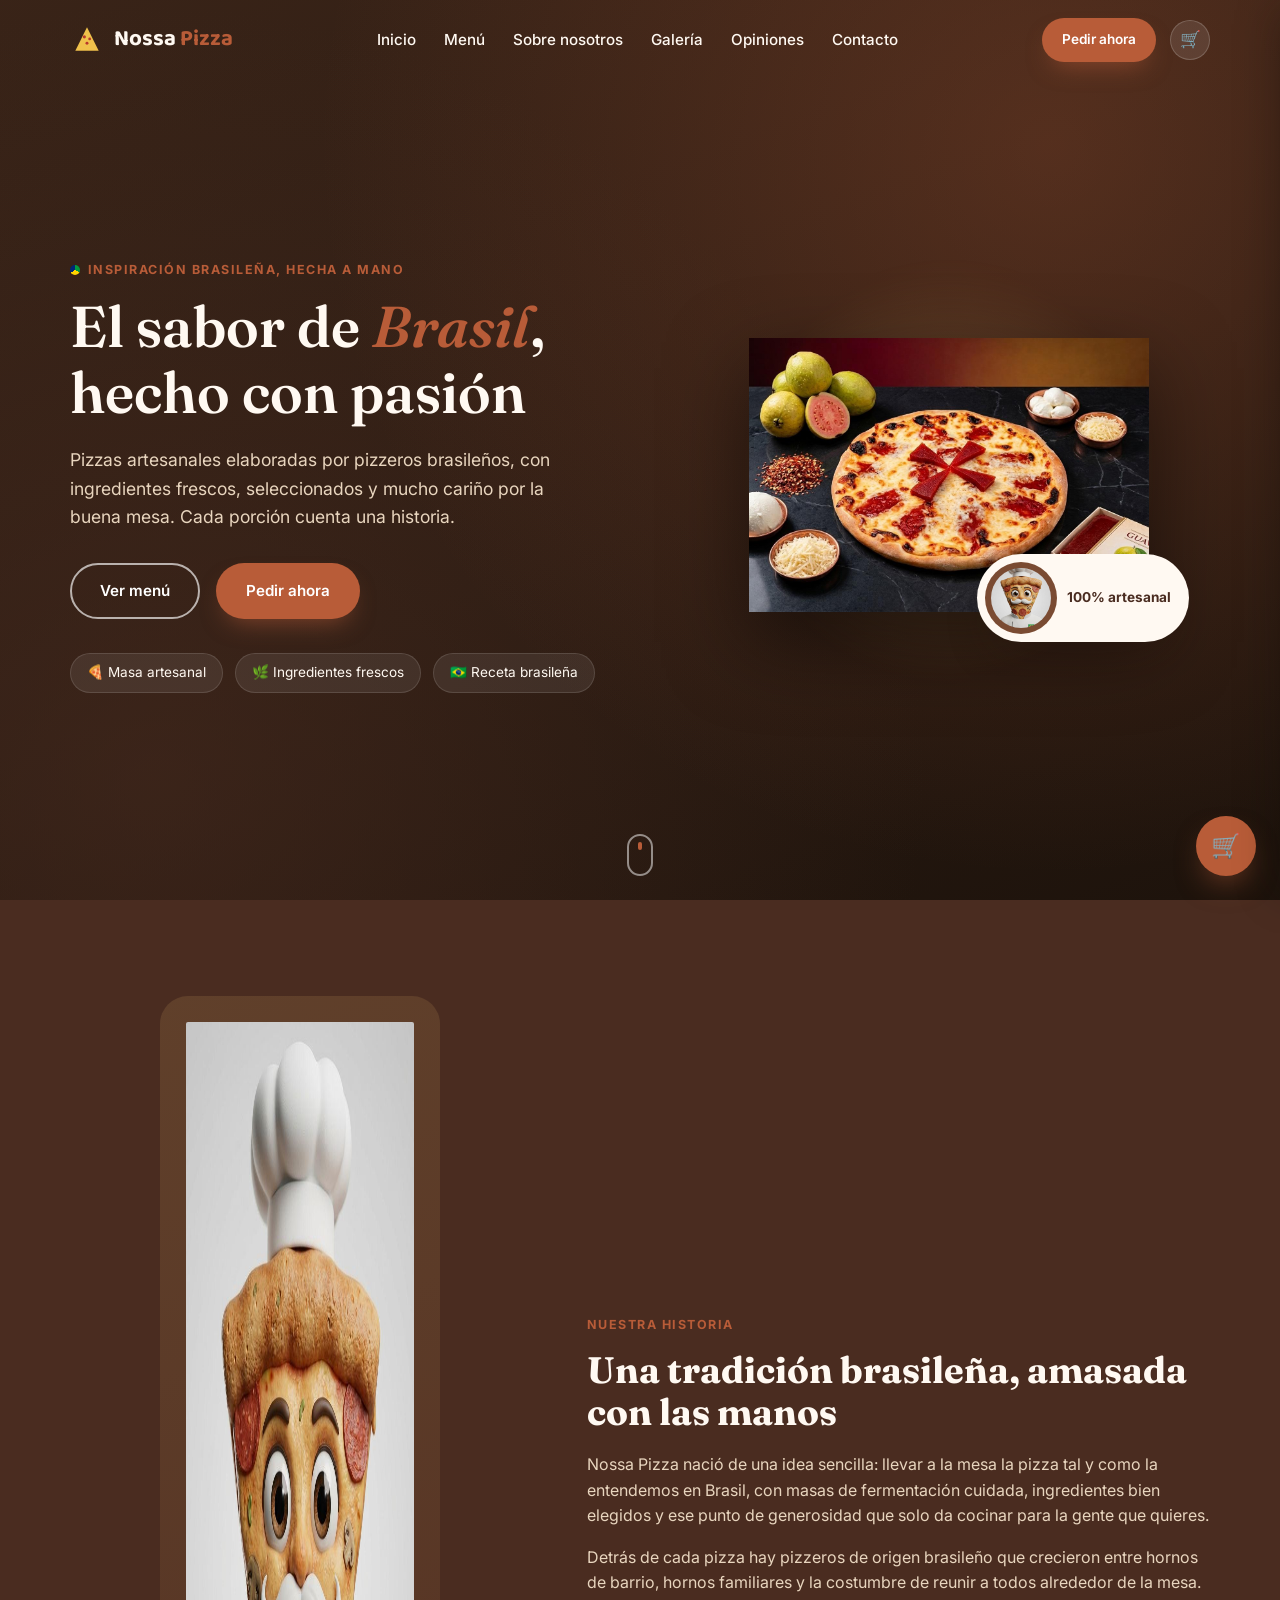
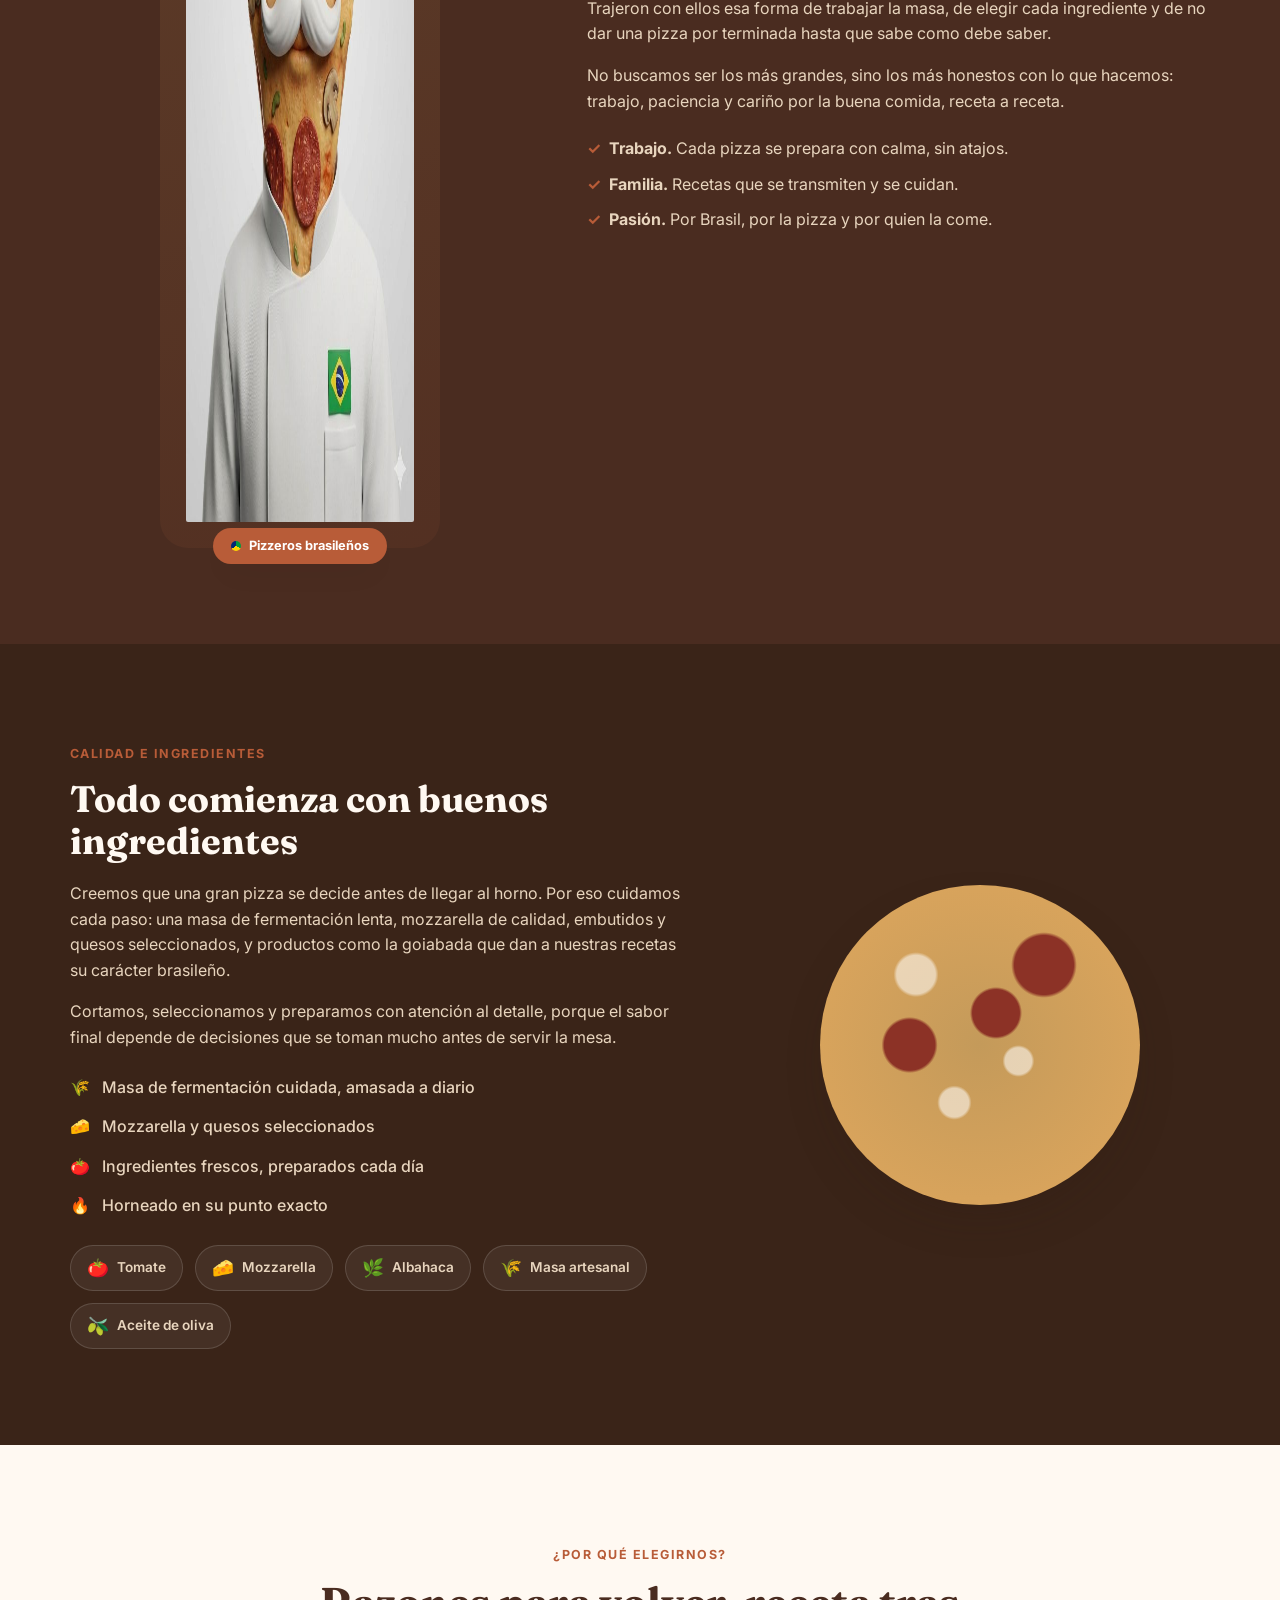
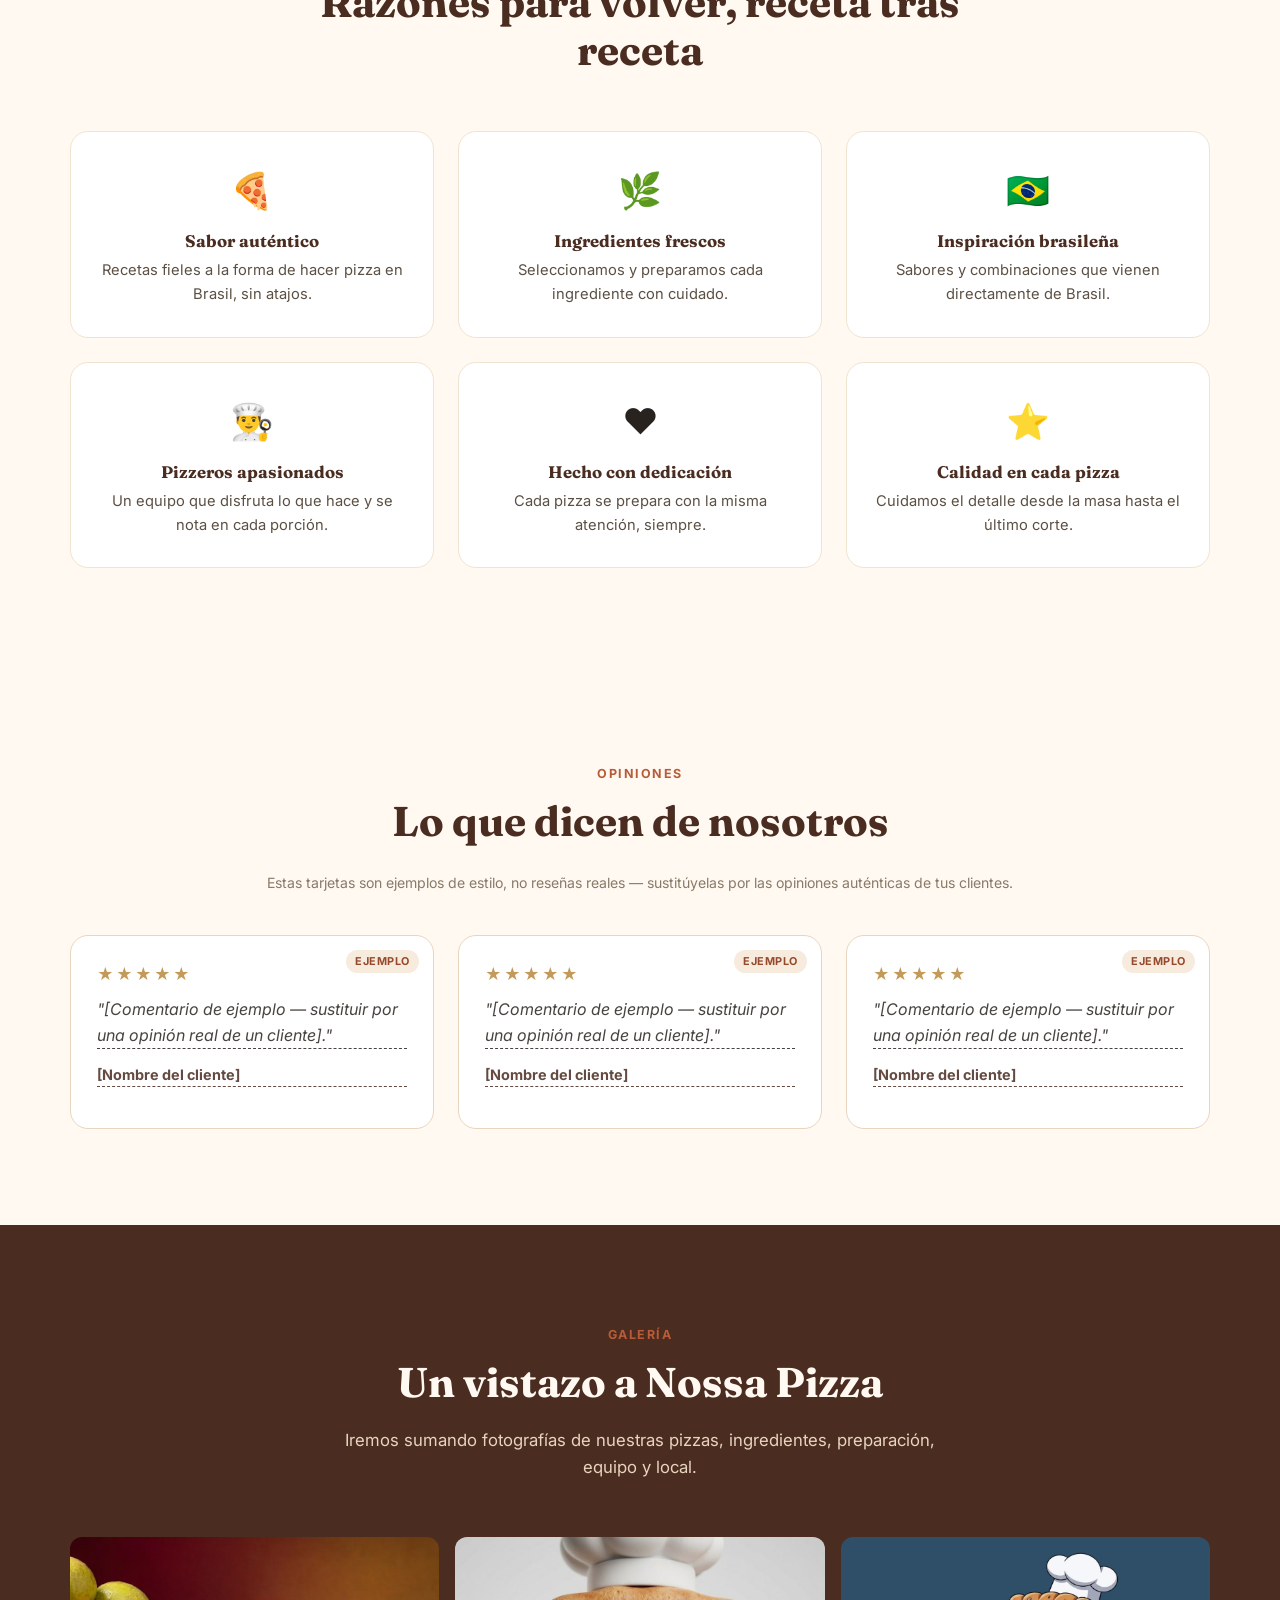
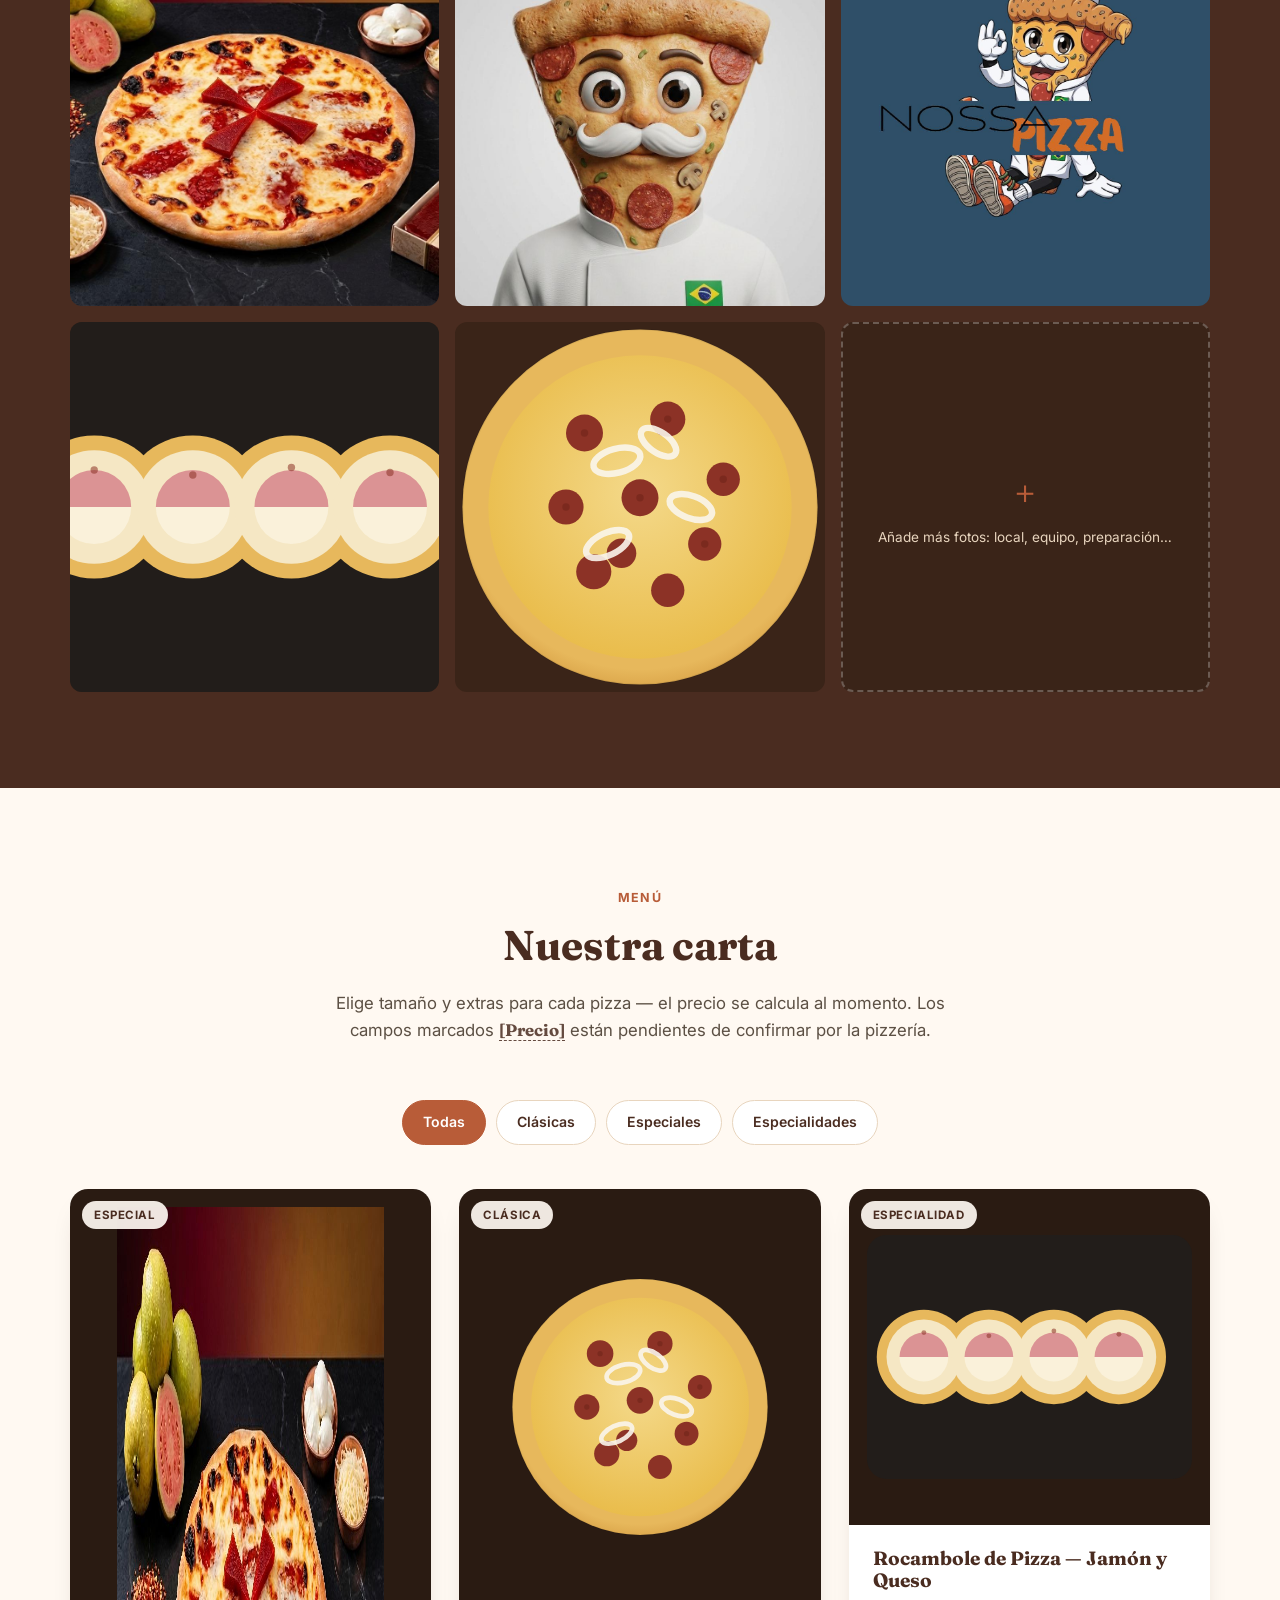
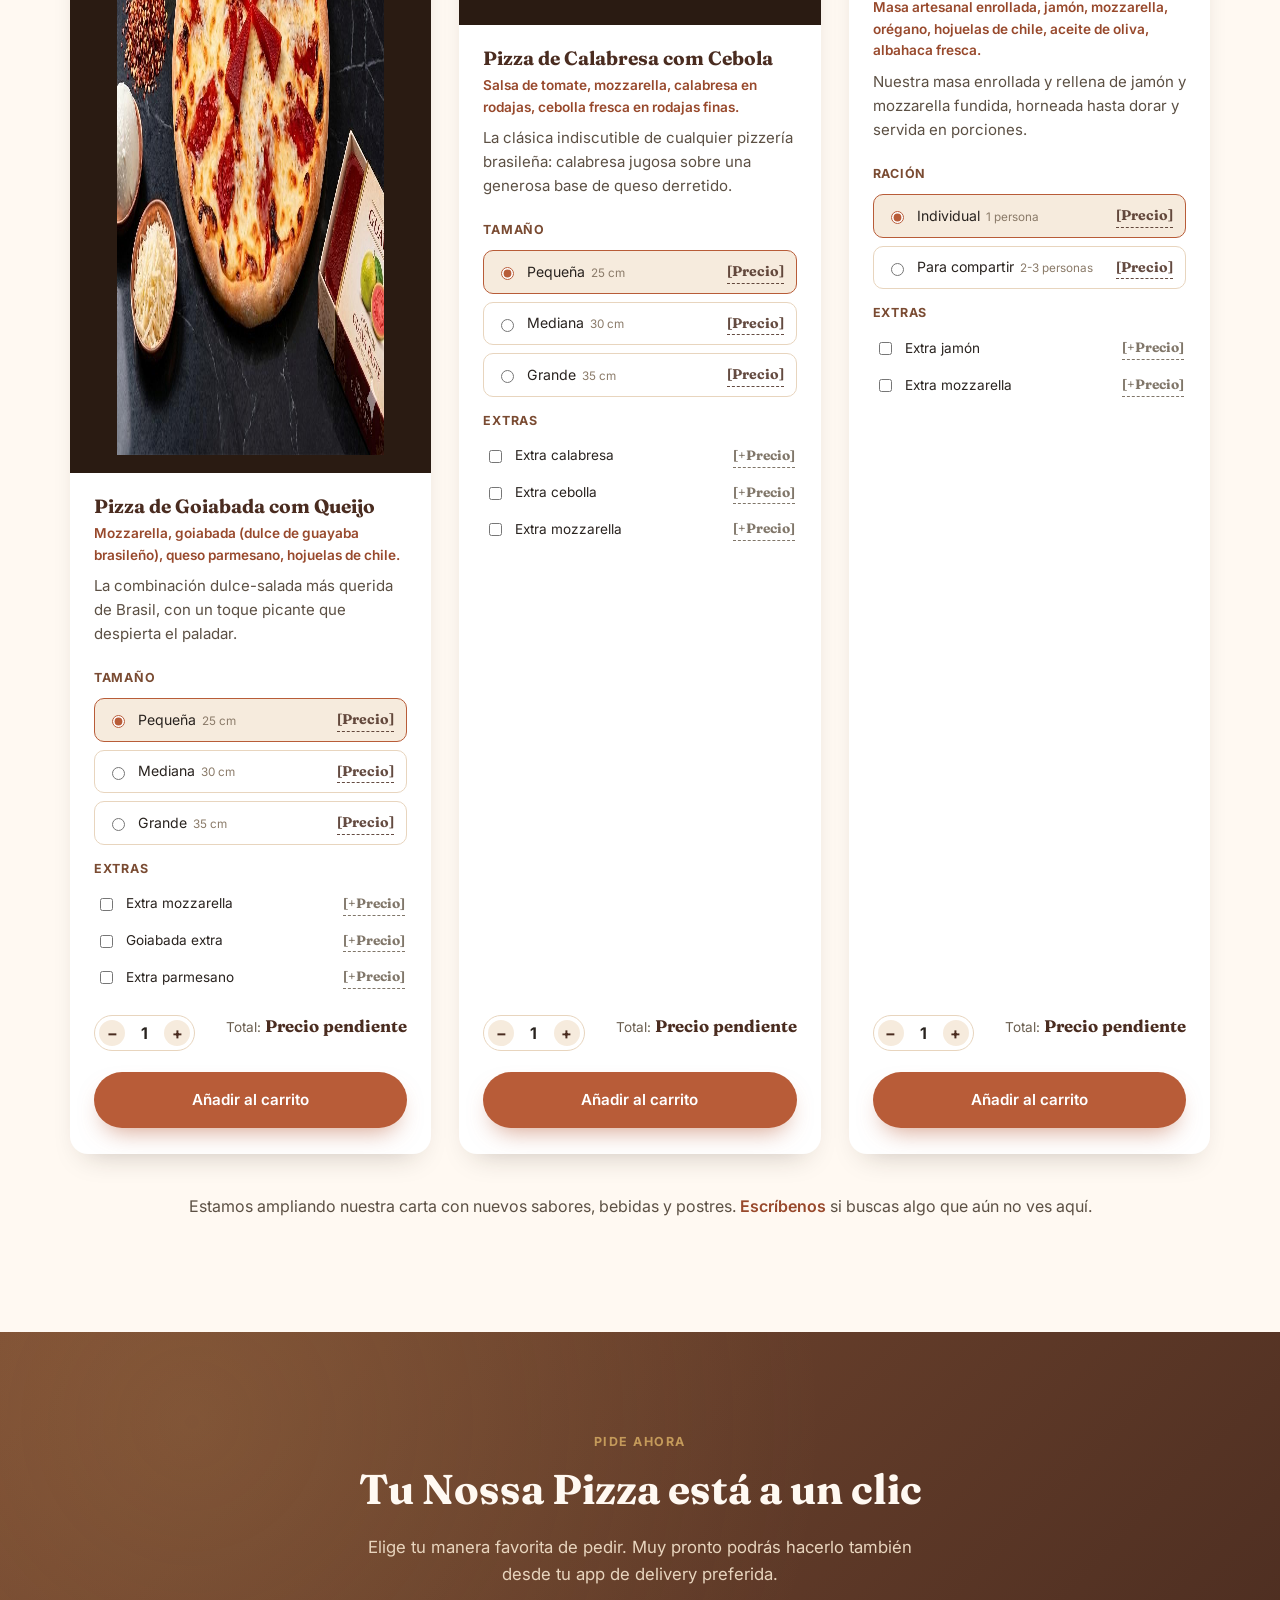
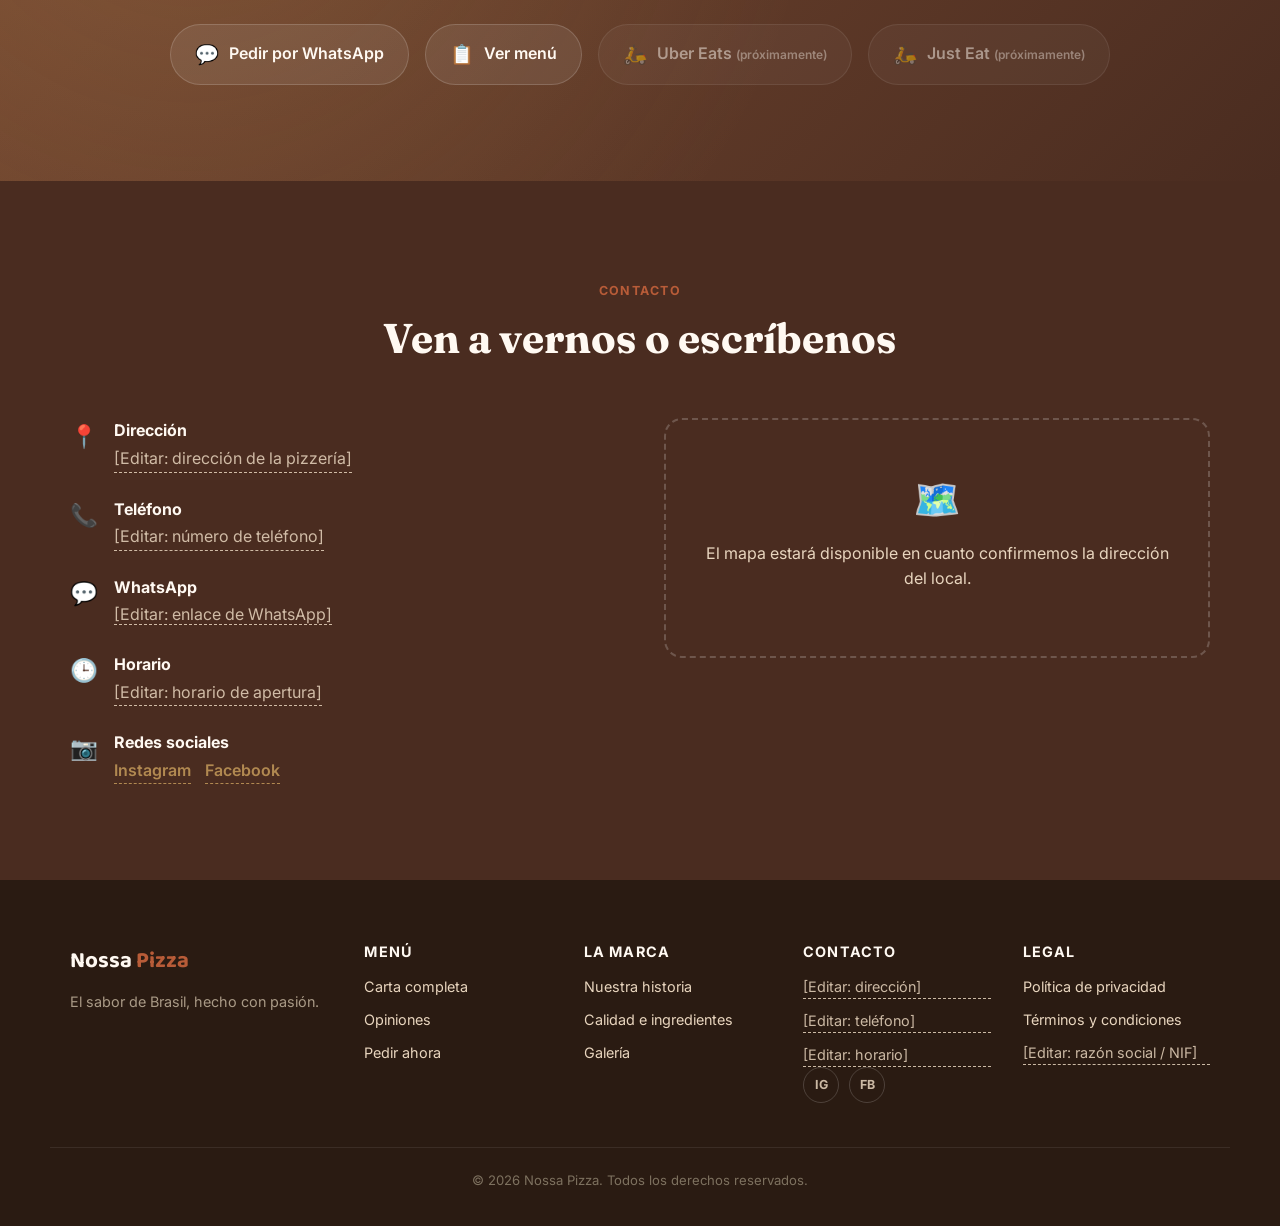
==== commit efe02d8e: "Add scroll-driven effects: progress bar, parallax, scale-in reveals Inspired by the reference video " ====
--- a/index.html
+++ b/index.html
@@ -56,6 +56,7 @@
 </head>
 <body>
 <a class="skip-link" href="#main-content">Saltar al contenido principal</a>
+<div class="scroll-progress" id="scroll-progress" aria-hidden="true"></div>
 
 <!-- ===================== HEADER / NAV ===================== -->
 <header class="site-header" id="site-header">
@@ -94,7 +95,7 @@
 
 <!-- ===================== HERO ===================== -->
 <section class="hero" id="inicio">
-  <div class="hero-bg" aria-hidden="true"></div>
+  <div class="hero-bg parallax" id="hero-parallax" aria-hidden="true"></div>
   <div class="container hero-inner">
     <div class="hero-copy reveal">
       <p class="eyebrow"><span class="flag-dot" aria-hidden="true"></span>Inspiración brasileña, hecha a mano</p>
--- a/css/style.css
+++ b/css/style.css
@@ -200,7 +200,7 @@
 }
 .hero-bg {
   position: absolute;
-  inset: 0;
+  top: -60px; right: 0; bottom: -60px; left: 0;
   background:
     radial-gradient(circle at 82% 20%, rgba(184,92,56,0.28), transparent 55%),
     radial-gradient(circle at 12% 82%, rgba(74,44,32,0.55), transparent 55%),
@@ -845,11 +845,32 @@
 /* ---------- Reveal on scroll ---------- */
 .reveal {
   opacity: 0;
-  transform: translateY(28px);
-  transition: opacity 0.7s var(--ease), transform 0.7s var(--ease);
+  transform: translateY(28px) scale(0.97);
+  transition: opacity 0.8s var(--ease), transform 0.8s var(--ease);
   transition-delay: var(--delay, 0ms);
 }
-.reveal.is-visible { opacity: 1; transform: translateY(0); }
+.reveal.is-visible { opacity: 1; transform: translateY(0) scale(1); }
+
+/* ---------- Scroll progress bar ---------- */
+.scroll-progress {
+  position: fixed;
+  top: 0; left: 0; right: 0;
+  height: 3px;
+  z-index: 300;
+  transform-origin: left center;
+  transform: scaleX(0);
+  background: linear-gradient(90deg, var(--gold), var(--orange));
+  will-change: transform;
+}
+
+/* Parallax wrapper: JS sets --parallax-y; falls back to 0 if unset */
+.parallax {
+  transform: translateY(var(--parallax-y, 0px));
+  will-change: transform;
+}
+@media (prefers-reduced-motion: reduce) {
+  .parallax { transform: none !important; }
+}
 
 /* =========================================================
    Responsive
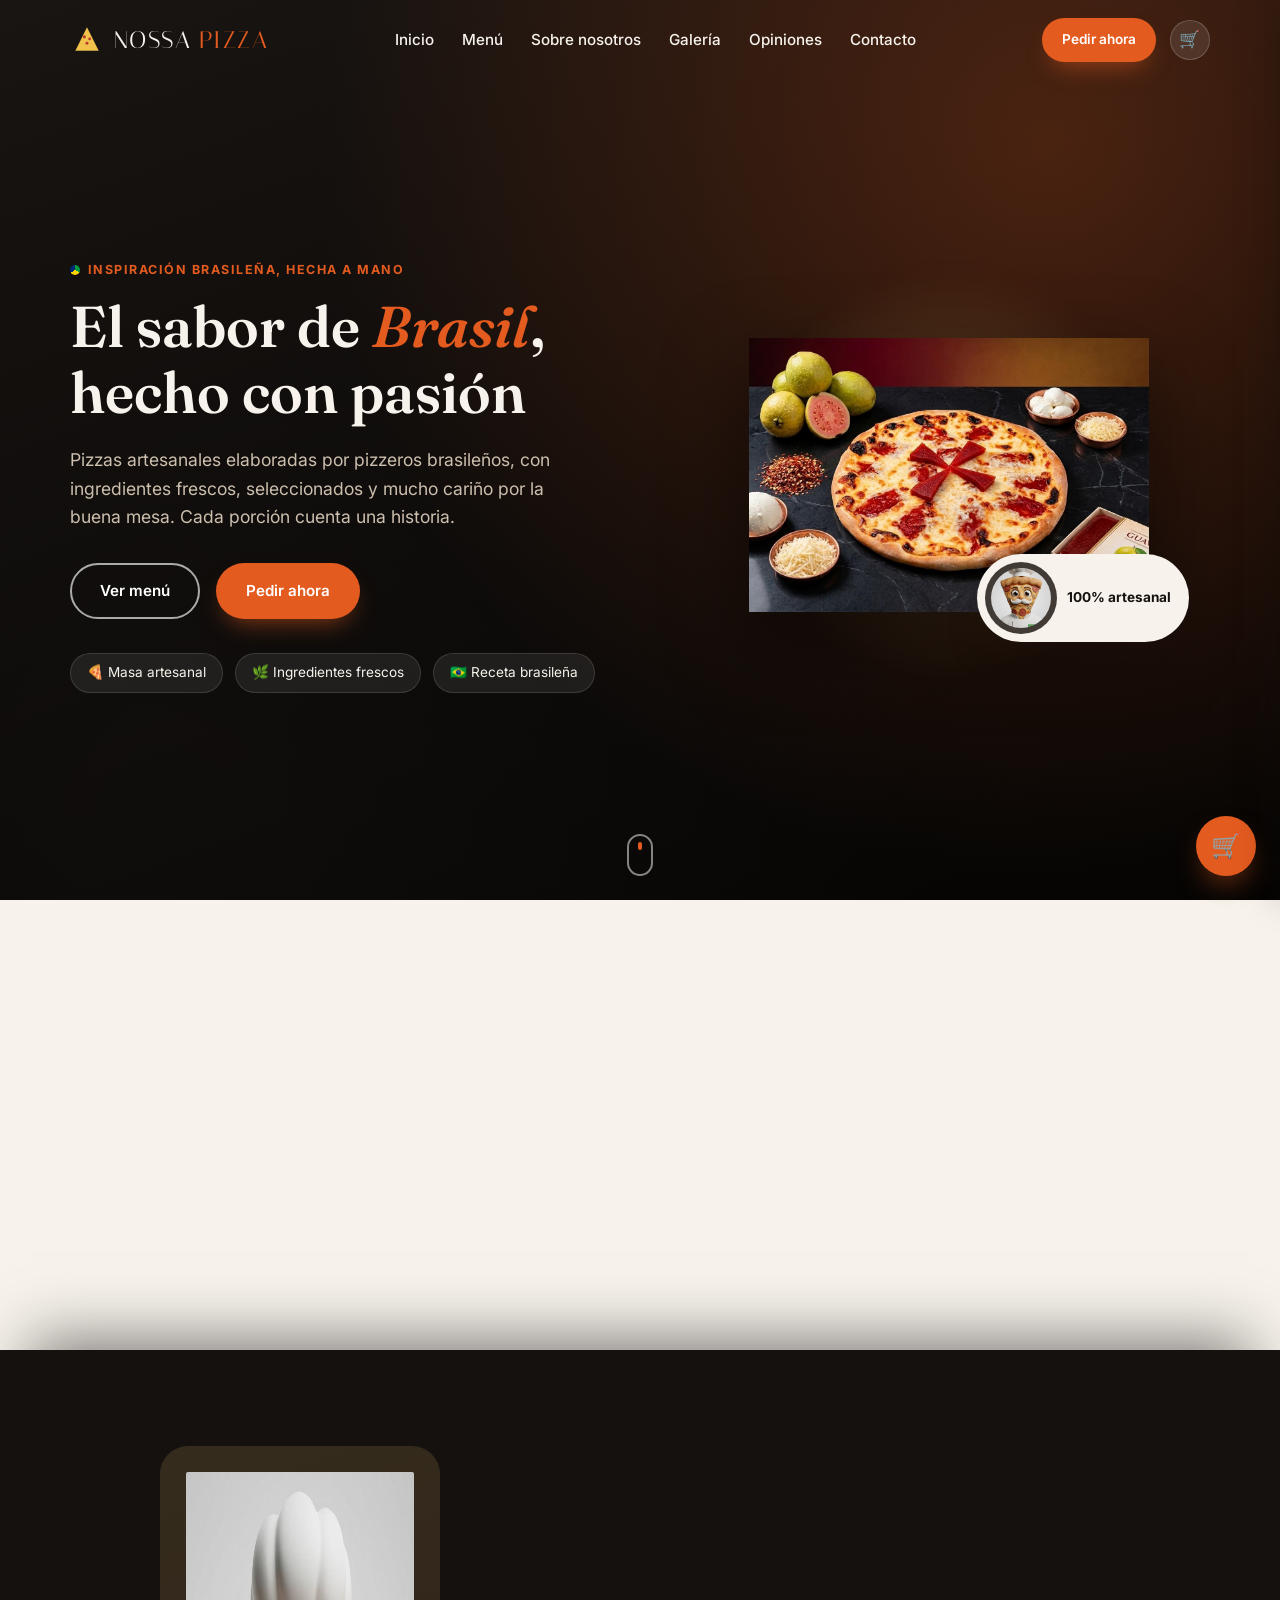
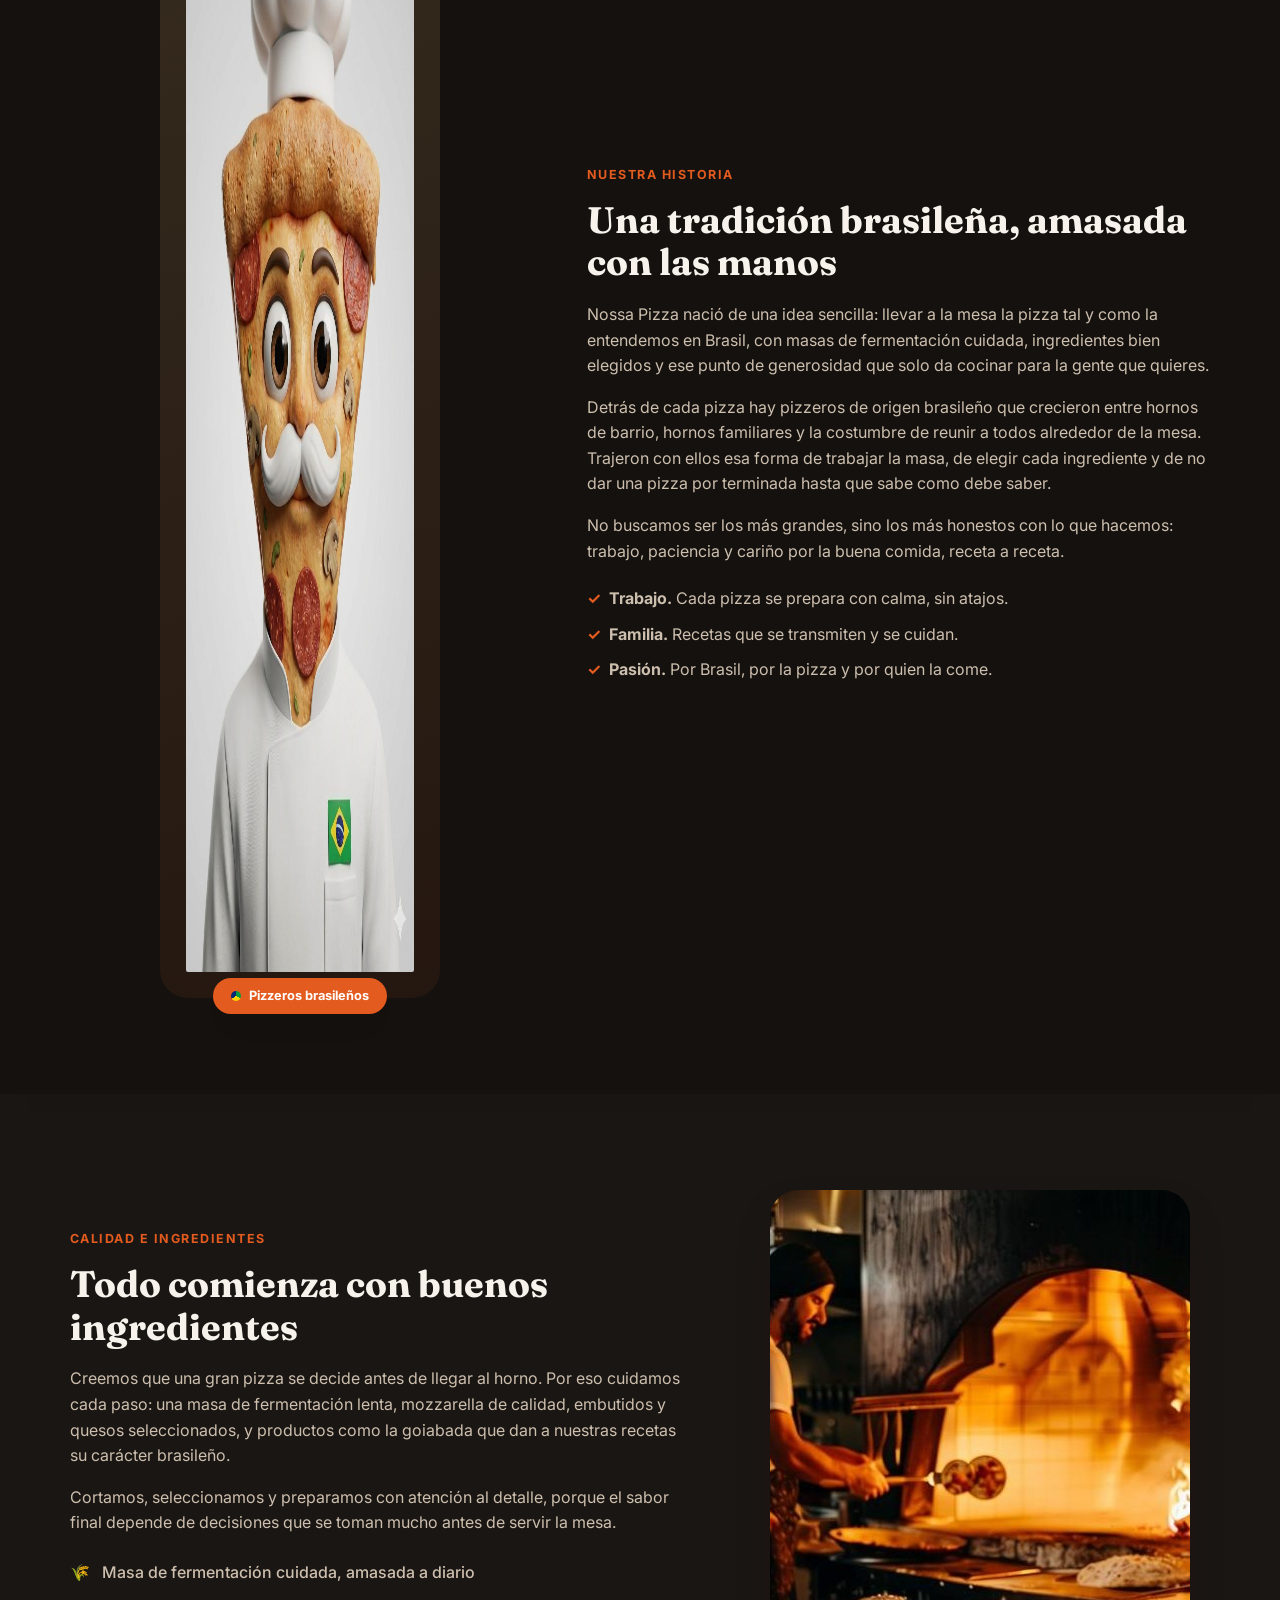
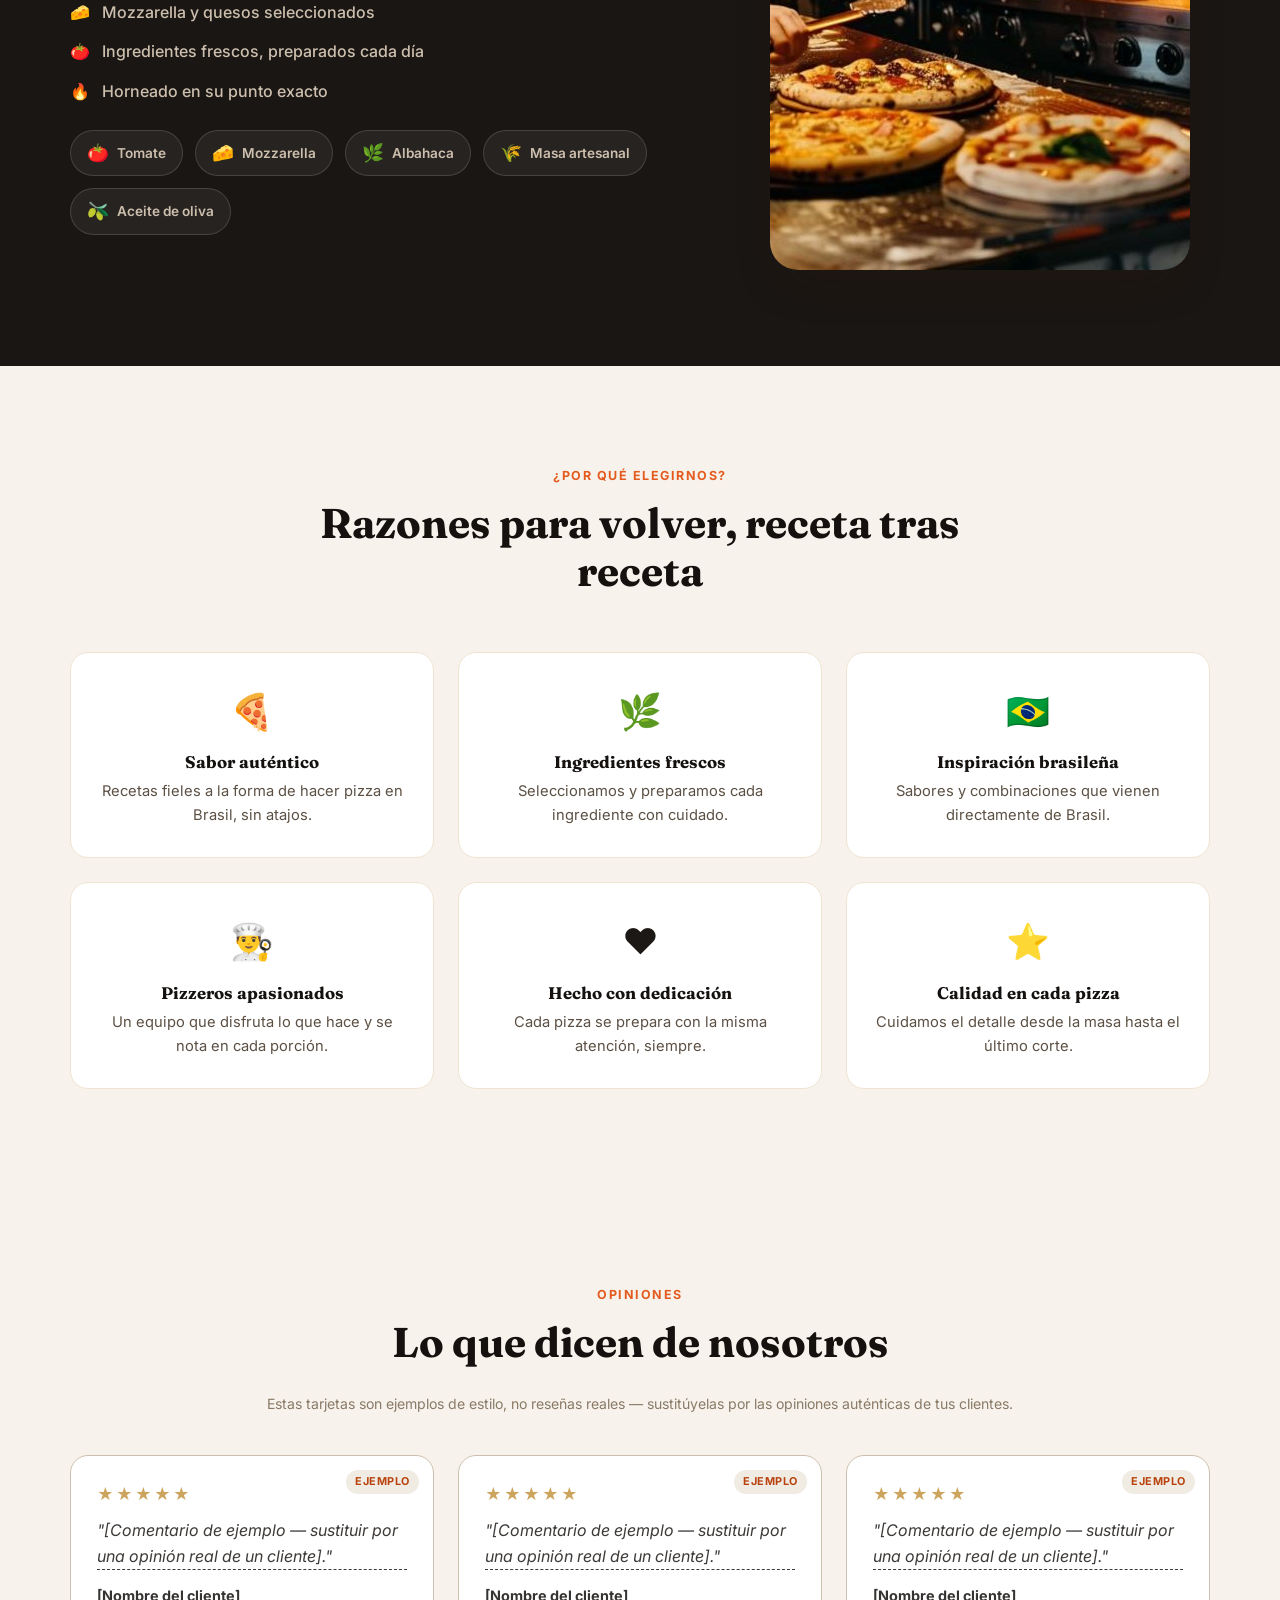
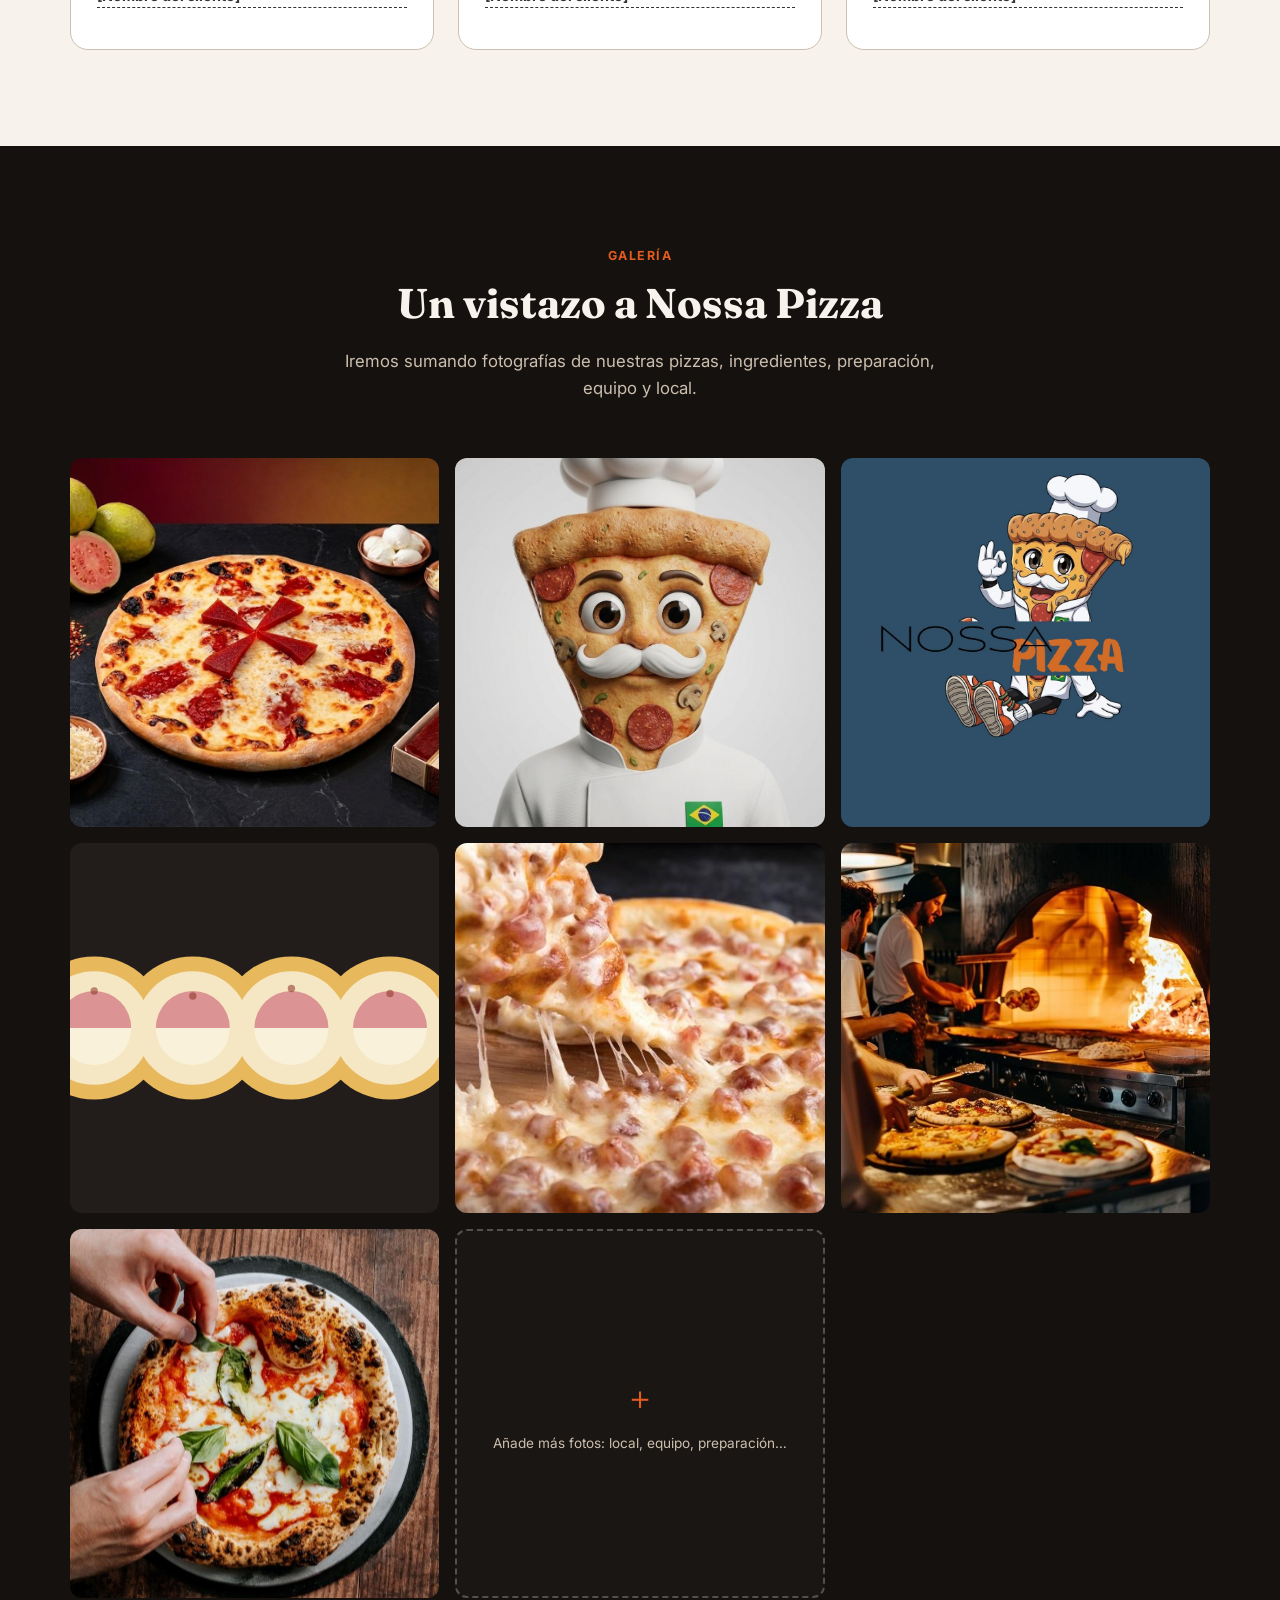
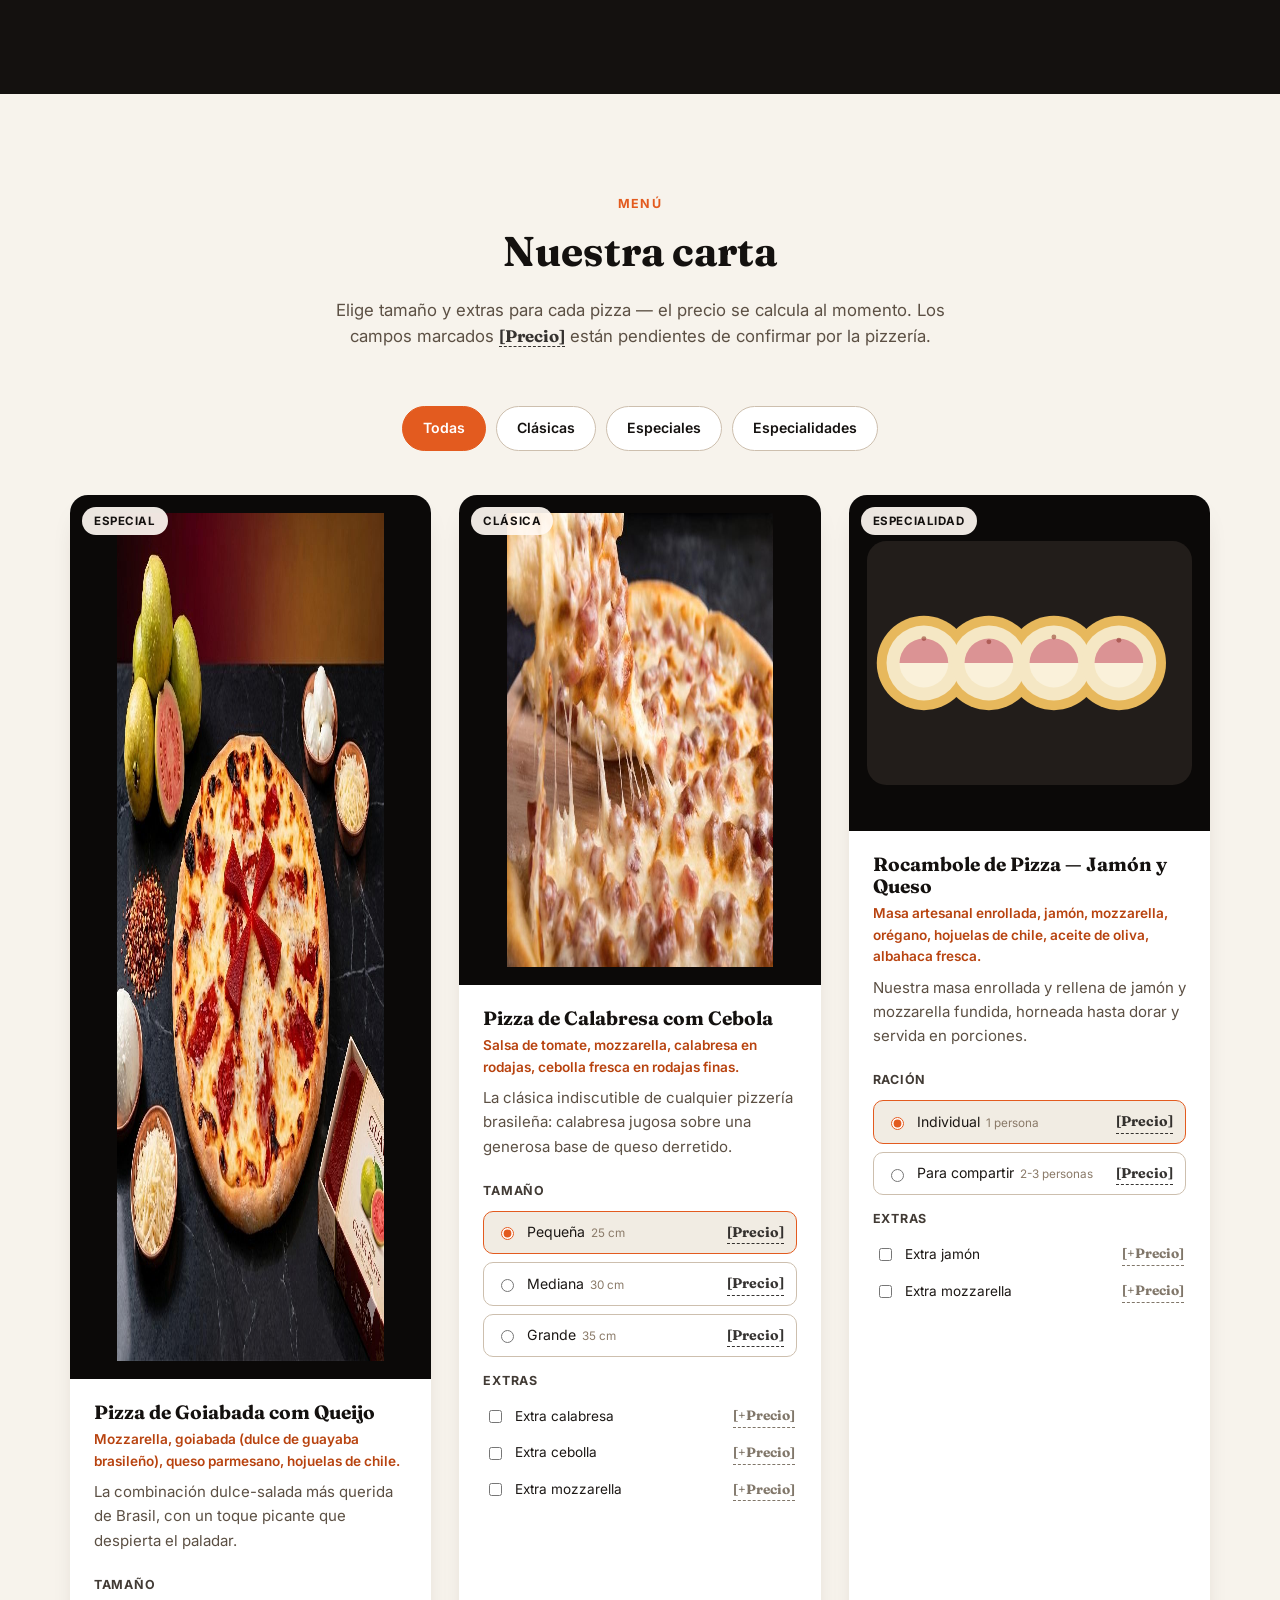
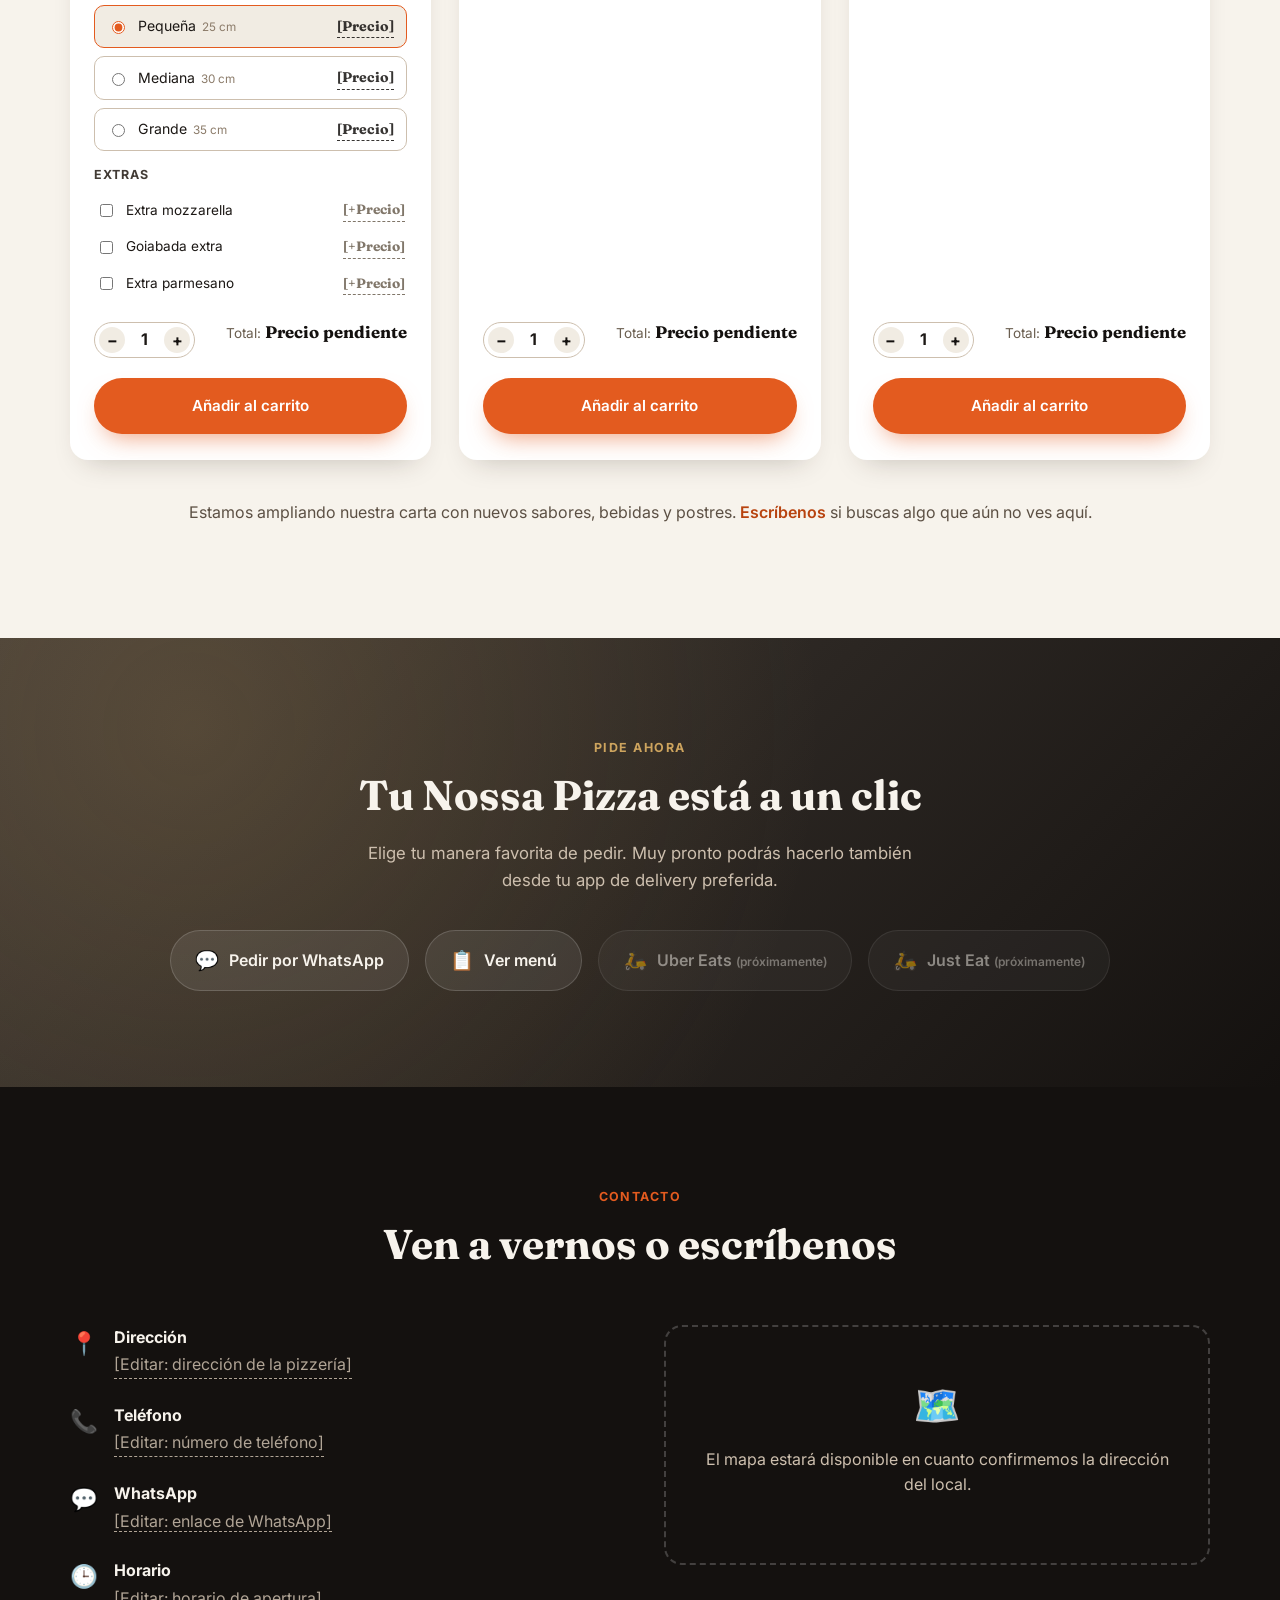
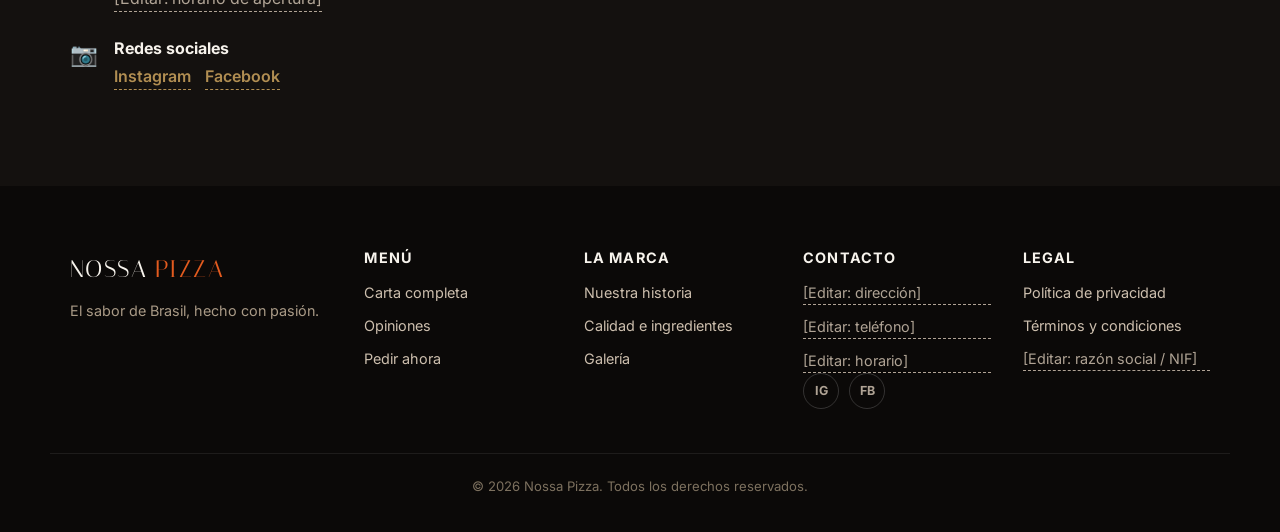
==== commit 7ed808a6: "Premium dark palette, elegant wordmark, cinematic scroll, real photos Palette: replaces the brown/cr" ====
--- a/index.html
+++ b/index.html
@@ -28,7 +28,7 @@
 
 <link rel="preconnect" href="https://fonts.googleapis.com">
 <link rel="preconnect" href="https://fonts.gstatic.com" crossorigin>
-<link href="https://fonts.googleapis.com/css2?family=Fraunces:ital,opsz,wght@0,9..144,400;0,9..144,600;0,9..144,700;1,9..144,500&family=Baloo+2:wght@600;700;800&family=Inter:wght@400;500;600;700&display=swap" rel="stylesheet">
+<link href="https://fonts.googleapis.com/css2?family=Fraunces:ital,opsz,wght@0,9..144,400;0,9..144,600;0,9..144,700;1,9..144,500&family=Italiana&family=Inter:wght@400;500;600;700&display=swap" rel="stylesheet">
 
 <link rel="stylesheet" href="css/style.css">
 
@@ -94,6 +94,7 @@
 <main id="main-content">
 
 <!-- ===================== HERO ===================== -->
+<div class="hero-stack-wrap">
 <section class="hero" id="inicio">
   <div class="hero-bg parallax" id="hero-parallax" aria-hidden="true"></div>
   <div class="container hero-inner">
@@ -125,9 +126,10 @@
     <span></span>
   </a>
 </section>
+</div>
 
 <!-- ===================== NUESTRA HISTORIA ===================== -->
-<section class="section section-dark" id="historia">
+<section class="section section-dark stack-cover" id="historia">
   <div class="container split">
     <div class="split-visual reveal">
       <img src="assets/images/mascot-chef.jpg" alt="El chef de Nossa Pizza, con gorro y bigote, uniforme blanco con la bandera de Brasil" width="921" height="1152" loading="lazy" class="mascot-frame">
@@ -173,7 +175,7 @@
       </ul>
     </div>
     <div class="split-visual reveal quality-visual" style="--delay:120ms">
-      <div class="quality-disc pizza-disc pizza-disc--calabresa" role="img" aria-label="Detalle de ingredientes: calabresa, cebolla y queso — composición provisional"></div>
+      <img src="assets/images/chef-oven.jpg" alt="Pizzero horneando en horno de leña — foto de referencia, pendiente de sustituir por la propia" width="738" height="680" loading="lazy" class="quality-photo">
     </div>
   </div>
 </section>
@@ -253,9 +255,17 @@
         <img src="assets/images/placeholders/pizza-roll-placeholder.svg" alt="Rocambole de pizza con jamón y queso — foto provisional" loading="lazy" width="400" height="300">
         <span class="gallery-caption">Rocambole de jamón y queso</span>
       </button>
-      <button class="gallery-item reveal" style="--delay:240ms" data-full="assets/images/placeholders/pizza-calabresa-placeholder.svg" data-caption="Pizza de calabresa con cebolla">
-        <img src="assets/images/placeholders/pizza-calabresa-placeholder.svg" alt="Pizza de calabresa con cebolla — foto provisional" loading="lazy" width="400" height="400">
+      <button class="gallery-item reveal" style="--delay:240ms" data-full="assets/images/pizza-calabresa.jpg" data-caption="Pizza de calabresa con cebolla">
+        <img src="assets/images/pizza-calabresa.jpg" alt="Pizza de calabresa con queso fundido — foto de referencia, pendiente de sustituir por la propia" loading="lazy" width="738" height="454">
         <span class="gallery-caption">Pizza de calabresa con cebolla</span>
+      </button>
+      <button class="gallery-item reveal" style="--delay:280ms" data-full="assets/images/chef-oven.jpg" data-caption="Horneado artesanal">
+        <img src="assets/images/chef-oven.jpg" alt="Pizzero horneando en horno de leña — foto de referencia, pendiente de sustituir por la propia" loading="lazy" width="738" height="680">
+        <span class="gallery-caption">Horneado artesanal</span>
+      </button>
+      <button class="gallery-item reveal" style="--delay:320ms" data-full="assets/images/pizza-margherita.jpg" data-caption="Toque final antes de hornear">
+        <img src="assets/images/pizza-margherita.jpg" alt="Pizza recién horneada terminándose con albahaca fresca — foto de referencia, pendiente de sustituir por la propia" loading="lazy" width="738" height="845">
+        <span class="gallery-caption">Toque final antes de hornear</span>
       </button>
       <div class="gallery-item gallery-item--empty reveal" style="--delay:300ms">
         <span aria-hidden="true">＋</span>
@@ -336,7 +346,7 @@
       <article class="product-card reveal" style="--delay:80ms" data-category="clasicas">
         <div class="product-card-media">
           <span class="product-cat-tag">Clásica</span>
-          <img src="assets/images/placeholders/pizza-calabresa-placeholder.svg" alt="Pizza de calabresa (embutido ahumado brasileño) con cebolla y queso mozzarella — foto provisional" width="400" height="400" loading="lazy">
+          <img src="assets/images/pizza-calabresa.jpg" alt="Pizza de calabresa (embutido ahumado brasileño) con cebolla y queso mozzarella — foto de referencia, pendiente de sustituir por la propia" width="738" height="454" loading="lazy">
         </div>
         <div class="product-card-body" data-product="Pizza de Calabresa com Cebola">
           <h3>Pizza de Calabresa com Cebola</h3>
--- a/css/style.css
+++ b/css/style.css
@@ -1,32 +1,32 @@
 /* =========================================================
    NOSSA PIZZA — hoja de estilos principal
-   Paleta artesanal cálida: marrón oscuro + crema + beige +
-   terracota, con verde oliva y dorado como acentos secundarios.
-   Los nombres de variable heredados (--navy, --orange, etc.) se
-   mantienen para no romper el resto de la hoja, pero ahora
-   apuntan a la nueva paleta marrón/terracota.
+   Paleta editorial oscura y premium: negro casi puro + blanco
+   cálido + un acento "brasa" (naranja-rojo intenso) y dorado
+   como detalle secundario. Los nombres de variable heredados
+   (--navy, --orange, etc.) se mantienen para no romper el resto
+   de la hoja, pero ahora apuntan a la nueva paleta oscura.
    ========================================================= */
 
 :root {
-  --navy: #7a4b32;          /* marrón medio */
-  --navy-deep: #4a2c20;     /* marrón oscuro principal */
-  --charcoal: #2a1b12;      /* espresso oscuro — fondos foto/hero */
-  --charcoal-soft: #3a2418; /* marrón footer */
-  --orange: #b85c38;        /* terracota — CTA principal */
-  --orange-deep: #98492c;   /* terracota oscuro — hover */
-  --red: #a8452c;
-  --gold: #c49a5a;          /* dorado suave, detalles */
+  --navy: #423b35;          /* gris cálido medio — acentos intermedios */
+  --navy-deep: #14110f;     /* negro cálido — texto principal y fondos oscuros */
+  --charcoal: #0b0908;      /* negro profundo — fondos de foto/hero */
+  --charcoal-soft: #1a1613; /* negro suave — footer */
+  --orange: #e35b1f;        /* brasa — CTA principal */
+  --orange-deep: #b8430f;   /* brasa oscura — hover */
+  --red: #c0392b;
+  --gold: #cda45e;          /* dorado — detalles premium */
   --crust: #d9a45c;
-  --cream: #fff9f2;         /* blanco cálido */
-  --cream-dim: #e8d5be;     /* beige claro */
-  --cream-soft: #f6ebdd;    /* crema */
-  --olive: #66704a;         /* verde oliva — acento secundario */
-  --ink: #29231f;           /* negro suave para textos */
+  --cream: #f7f3ec;         /* blanco cálido */
+  --cream-dim: #cdbfae;     /* taupe claro — texto secundario sobre oscuro */
+  --cream-soft: #f1ece3;    /* crema suave */
+  --olive: #545a3f;         /* verde oliva oscuro — acento secundario */
+  --ink: #1c1815;           /* negro cálido para texto sobre fondo claro */
   --green-br: #049a3f;
   --yellow-br: #ffd400;
   --blue-br: #002776;
 
-  --font-display: "Baloo 2", "Fraunces", sans-serif;
+  --font-display: "Italiana", "Fraunces", serif;
   --font-heading: "Fraunces", Georgia, serif;
   --font-body: "Inter", -apple-system, BlinkMacSystemFont, sans-serif;
 
@@ -95,8 +95,8 @@
   transition: transform 0.25s var(--ease), box-shadow 0.25s var(--ease), background 0.25s var(--ease), color 0.25s var(--ease);
   white-space: nowrap;
 }
-.btn-primary { background: var(--orange); color: #fff; box-shadow: 0 12px 24px -10px rgba(184, 92, 56, 0.6); }
-.btn-primary:hover { background: var(--orange-deep); transform: translateY(-2px); box-shadow: 0 16px 30px -10px rgba(184, 92, 56, 0.7); }
+.btn-primary { background: var(--orange); color: #fff; box-shadow: 0 12px 24px -10px rgba(227, 91, 31, 0.6); }
+.btn-primary:hover { background: var(--orange-deep); transform: translateY(-2px); box-shadow: 0 16px 30px -10px rgba(227, 91, 31, 0.7); }
 .btn-outline-light { border-color: rgba(255,255,255,0.65); color: #fff; }
 .btn-outline-light:hover { background: rgba(255,255,255,0.12); transform: translateY(-2px); }
 .btn-outline { border-color: var(--navy); color: var(--navy); }
@@ -118,7 +118,7 @@
   padding-block: 18px;
 }
 .site-header.scrolled {
-  background: rgba(74, 44, 32, 0.94);
+  background: rgba(20, 17, 15, 0.94);
   backdrop-filter: blur(10px);
   box-shadow: 0 8px 24px -12px rgba(0,0,0,0.35);
 }
@@ -126,7 +126,15 @@
 
 .logo { display: flex; align-items: center; gap: 10px; }
 .logo-mark { display: flex; }
-.logo-text { font-family: var(--font-display); font-weight: 700; font-size: 1.4rem; display: flex; gap: 4px; }
+.logo-text {
+  font-family: var(--font-display);
+  font-weight: 400;
+  font-size: 1.5rem;
+  letter-spacing: 0.06em;
+  text-transform: uppercase;
+  display: flex;
+  gap: 0.32em;
+}
 .logo-nossa { color: var(--cream); }
 .logo-pizza { color: var(--orange); }
 
@@ -188,8 +196,16 @@
 .nav-toggle span { width: 24px; height: 2px; background: var(--cream); border-radius: 2px; transition: transform 0.25s var(--ease), opacity 0.25s var(--ease), background 0.25s var(--ease); }
 
 /* ---------- Hero ---------- */
+/* Bounds the sticky hero's containing block to ~1.5 viewports, so it pins
+   for a beat then properly releases instead of sticking for the whole page. */
+.hero-stack-wrap {
+  position: relative;
+  height: 150svh;
+}
 .hero {
-  position: relative;
+  position: sticky;
+  top: 0;
+  z-index: 1;
   min-height: 100svh;
   display: flex;
   align-items: center;
@@ -198,13 +214,21 @@
   overflow: hidden;
   background: var(--charcoal);
 }
+/* Sits after the sticky hero and, being a positioned element later in the
+   DOM, slides up over it as the user scrolls — the "cards stacking" reveal. */
+.stack-cover {
+  position: relative;
+  z-index: 2;
+  box-shadow: 0 -40px 60px -30px rgba(0,0,0,0.5);
+}
+
 .hero-bg {
   position: absolute;
   top: -60px; right: 0; bottom: -60px; left: 0;
   background:
-    radial-gradient(circle at 82% 20%, rgba(184,92,56,0.28), transparent 55%),
-    radial-gradient(circle at 12% 82%, rgba(74,44,32,0.55), transparent 55%),
-    linear-gradient(160deg, #3a2418 0%, #2a1b12 55%, #1c120b 100%);
+    radial-gradient(circle at 82% 20%, rgba(227,91,31,0.28), transparent 55%),
+    radial-gradient(circle at 12% 82%, rgba(20,17,15,0.55), transparent 55%),
+    linear-gradient(160deg, #1a1613 0%, #0b0908 55%, #050403 100%);
 }
 .hero-inner {
   position: relative;
@@ -253,7 +277,7 @@
 .hero-glow {
   position: absolute;
   width: 420px; height: 420px;
-  background: radial-gradient(circle, rgba(196,154,90,0.35), transparent 70%);
+  background: radial-gradient(circle, rgba(205,164,94,0.35), transparent 70%);
   filter: blur(10px);
   animation: pulse-glow 6s ease-in-out infinite;
 }
@@ -325,7 +349,7 @@
 .split-visual { position: relative; display: flex; justify-content: center; }
 .mascot-frame {
   width: min(280px, 70vw);
-  background: linear-gradient(160deg, rgba(196,154,90,0.18), rgba(184,92,56,0.08));
+  background: linear-gradient(160deg, rgba(205,164,94,0.18), rgba(227,91,31,0.08));
   border-radius: var(--radius-lg);
   padding: 26px;
 }
@@ -371,22 +395,13 @@
   font-weight: 600;
 }
 .ingredient-icons li span { font-size: 1.1rem; }
-.quality-visual { min-height: 320px; }
-.pizza-disc {
-  width: min(320px, 80vw);
-  aspect-ratio: 1;
-  border-radius: 50%;
+.quality-visual { min-height: 320px; display: flex; justify-content: center; }
+.quality-photo {
+  width: min(420px, 90vw);
+  aspect-ratio: 4 / 5;
+  object-fit: cover;
+  border-radius: var(--radius-lg);
   box-shadow: var(--shadow-soft);
-}
-.pizza-disc--calabresa {
-  background:
-    radial-gradient(circle at 30% 28%, rgba(255,255,255,0.55) 0 6%, transparent 7%),
-    radial-gradient(circle at 62% 55%, rgba(255,255,255,0.55) 0 5%, transparent 6%),
-    radial-gradient(circle at 42% 68%, rgba(255,255,255,0.55) 0 5%, transparent 6%),
-    radial-gradient(circle at 70% 25%, #8c3226 0 9%, transparent 10%),
-    radial-gradient(circle at 28% 50%, #8c3226 0 9%, transparent 10%),
-    radial-gradient(circle at 55% 40%, #8c3226 0 9%, transparent 10%),
-    radial-gradient(circle at 50% 50%, var(--gold), var(--crust) 75%, var(--orange-deep) 100%);
 }
 
 .price { font-family: var(--font-heading); font-weight: 700; color: var(--navy-deep); }
@@ -592,7 +607,7 @@
   color: #fff;
   border: none;
   font-size: 1.5rem;
-  box-shadow: 0 14px 30px -10px rgba(184,92,56,0.6);
+  box-shadow: 0 14px 30px -10px rgba(227,91,31,0.6);
   display: flex; align-items: center; justify-content: center;
   transition: transform 0.25s var(--ease);
 }
@@ -738,7 +753,7 @@
 /* ---------- Pedidos ---------- */
 .pedidos-cta {
   background:
-    radial-gradient(circle at 15% 20%, rgba(196,154,90,0.18), transparent 55%),
+    radial-gradient(circle at 15% 20%, rgba(205,164,94,0.18), transparent 55%),
     linear-gradient(135deg, var(--navy) 0%, var(--navy-deep) 100%);
   color: var(--cream);
   text-align: center;
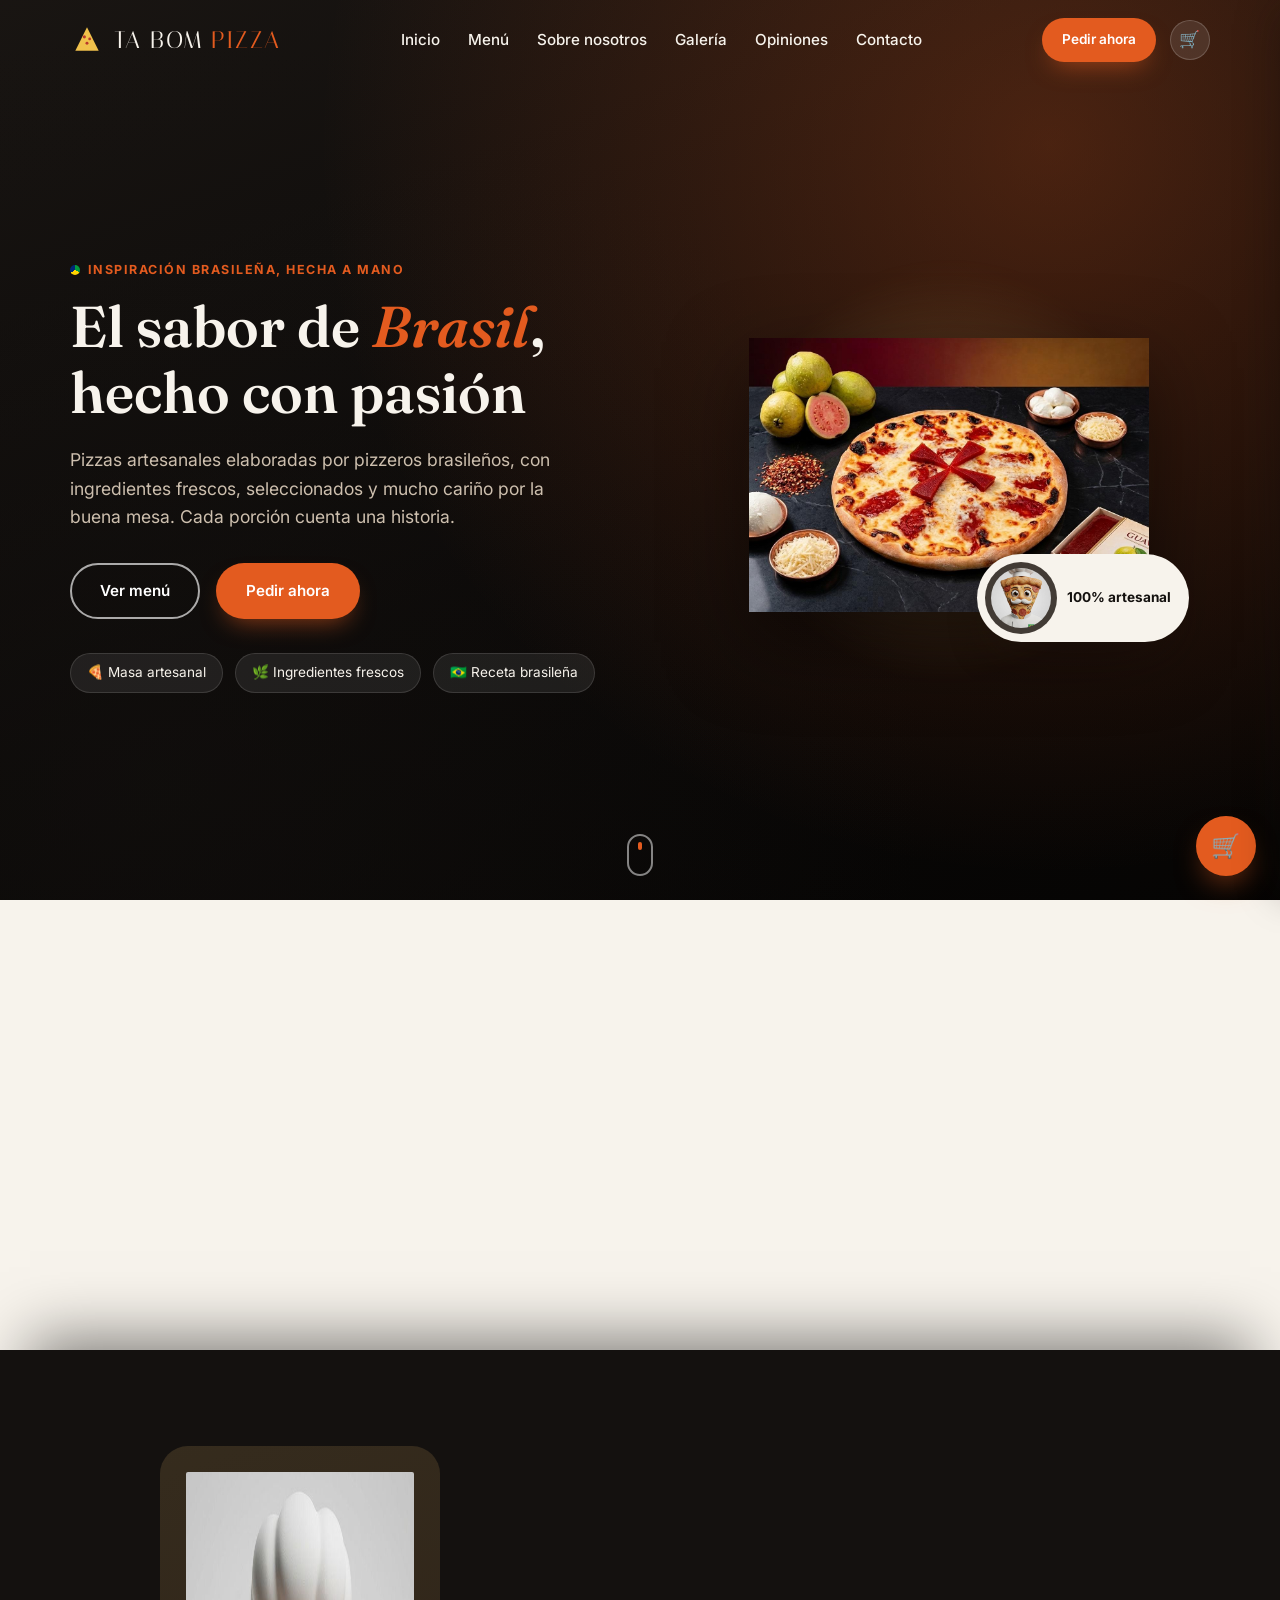
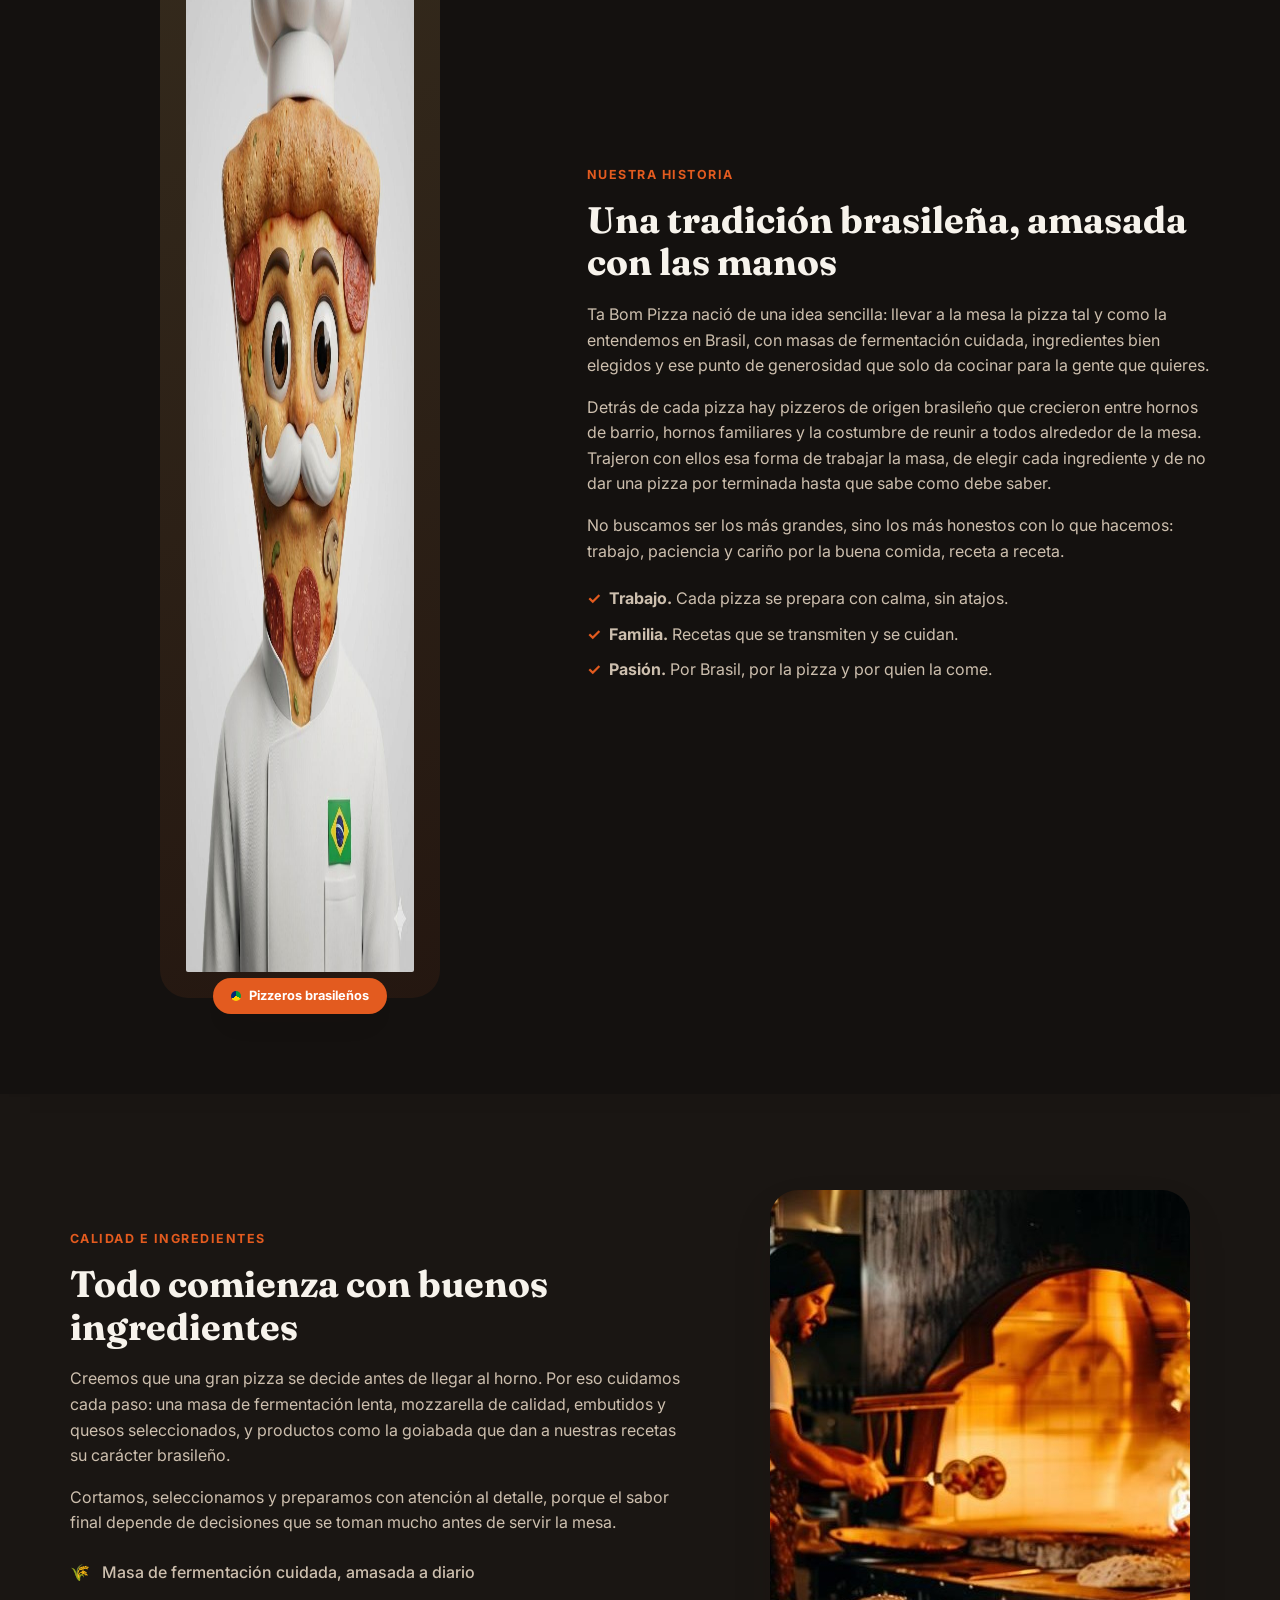
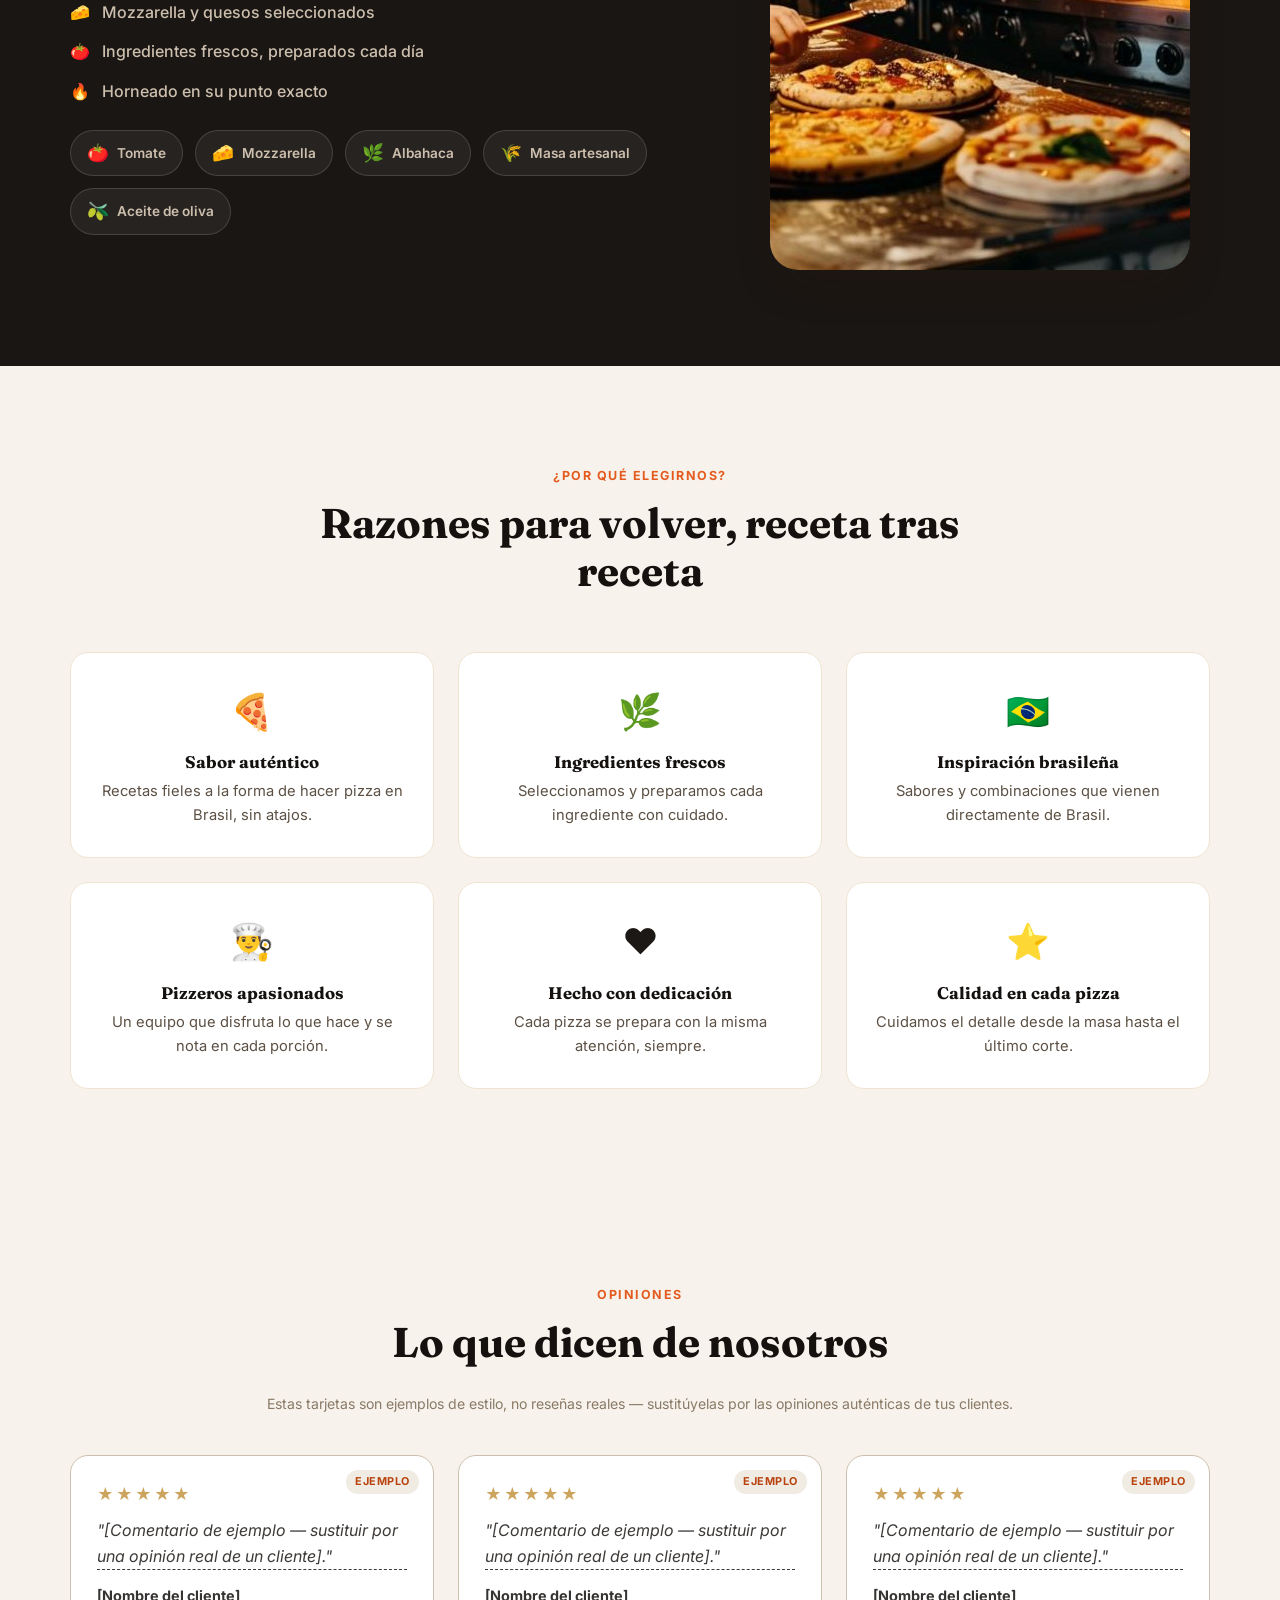
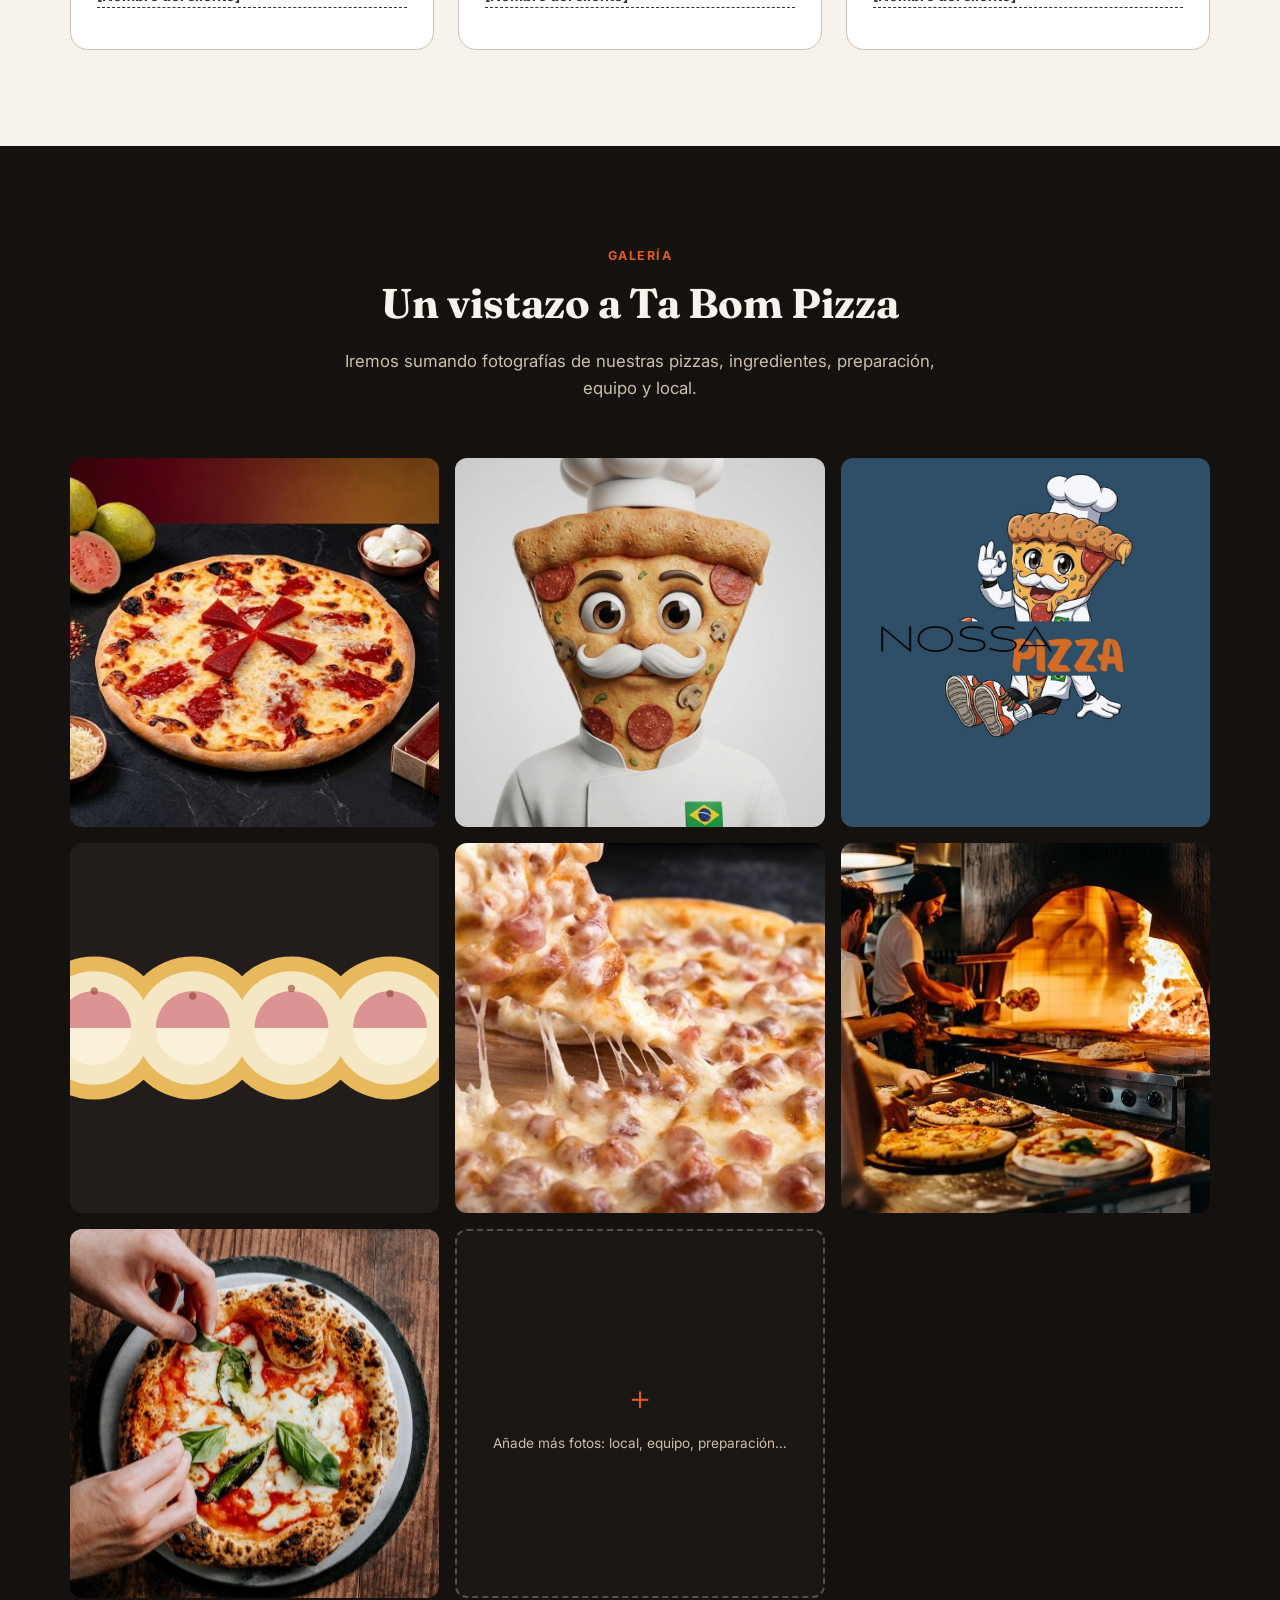
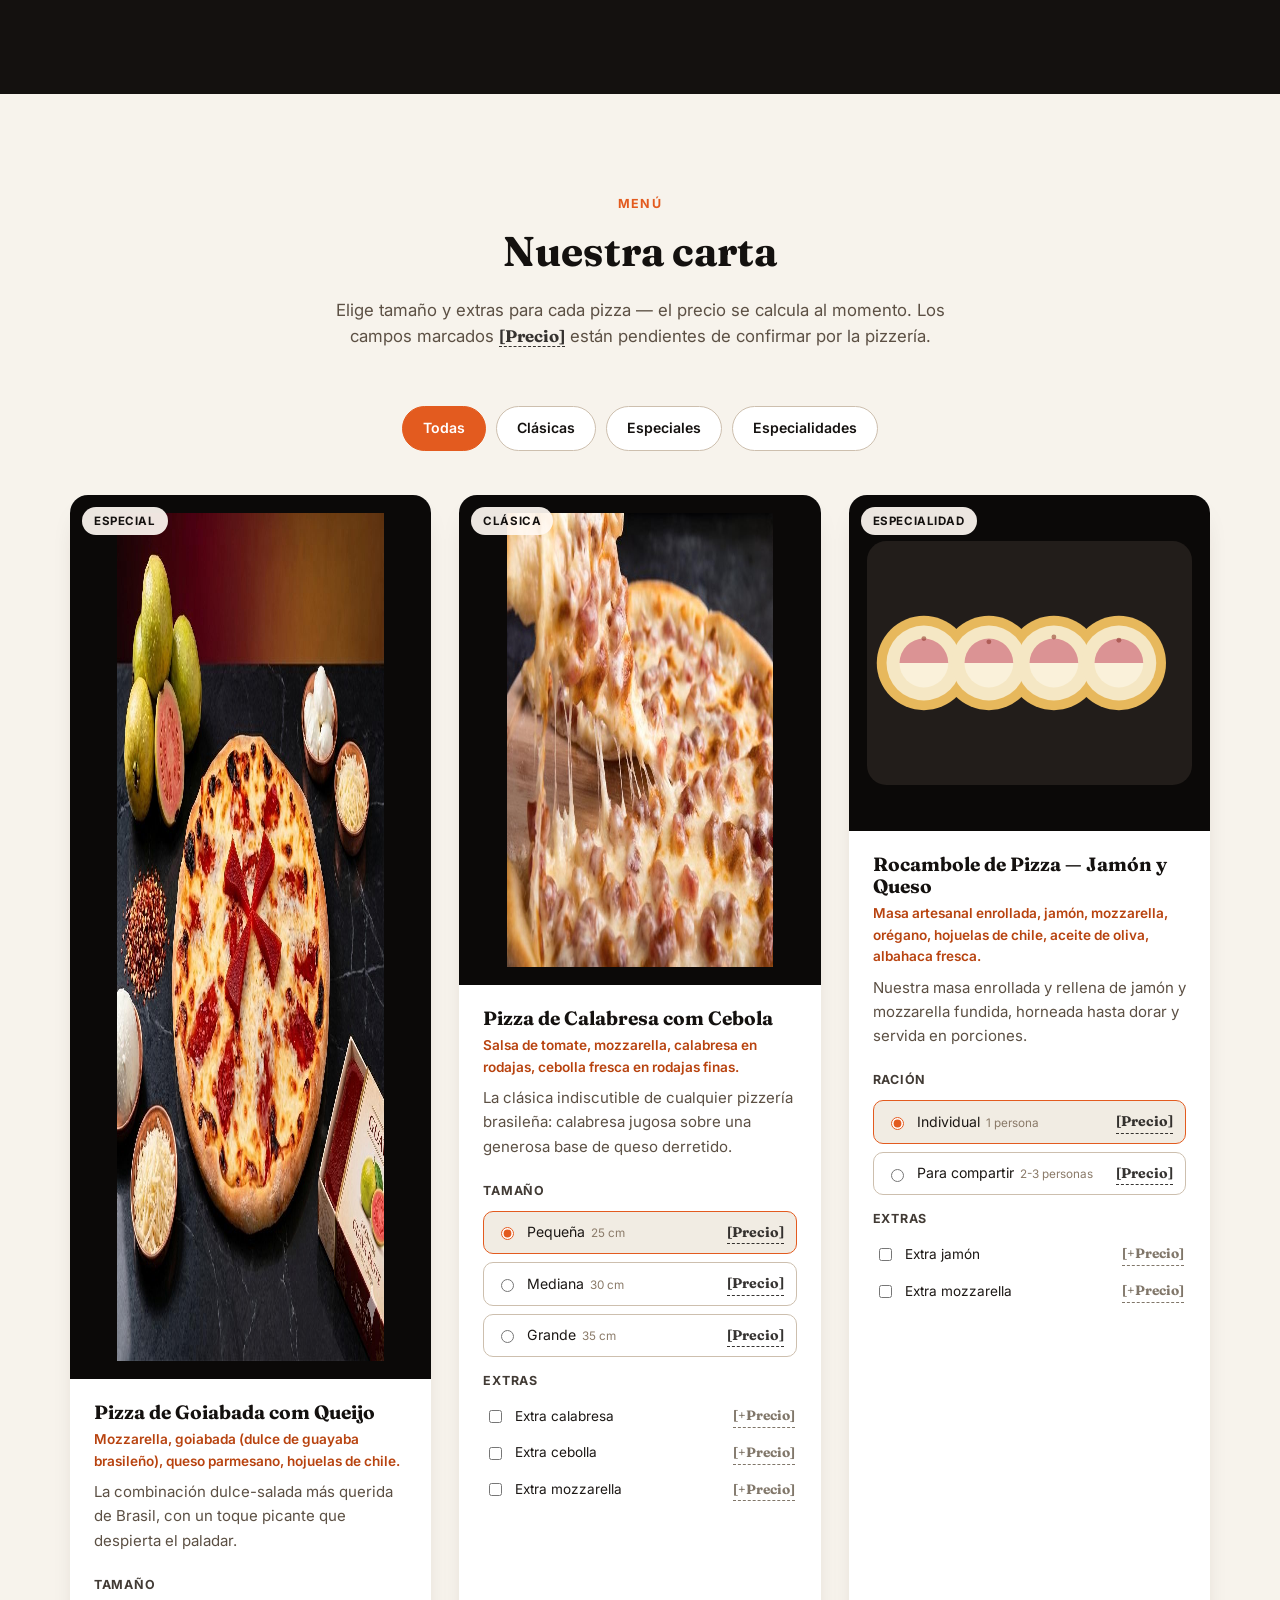
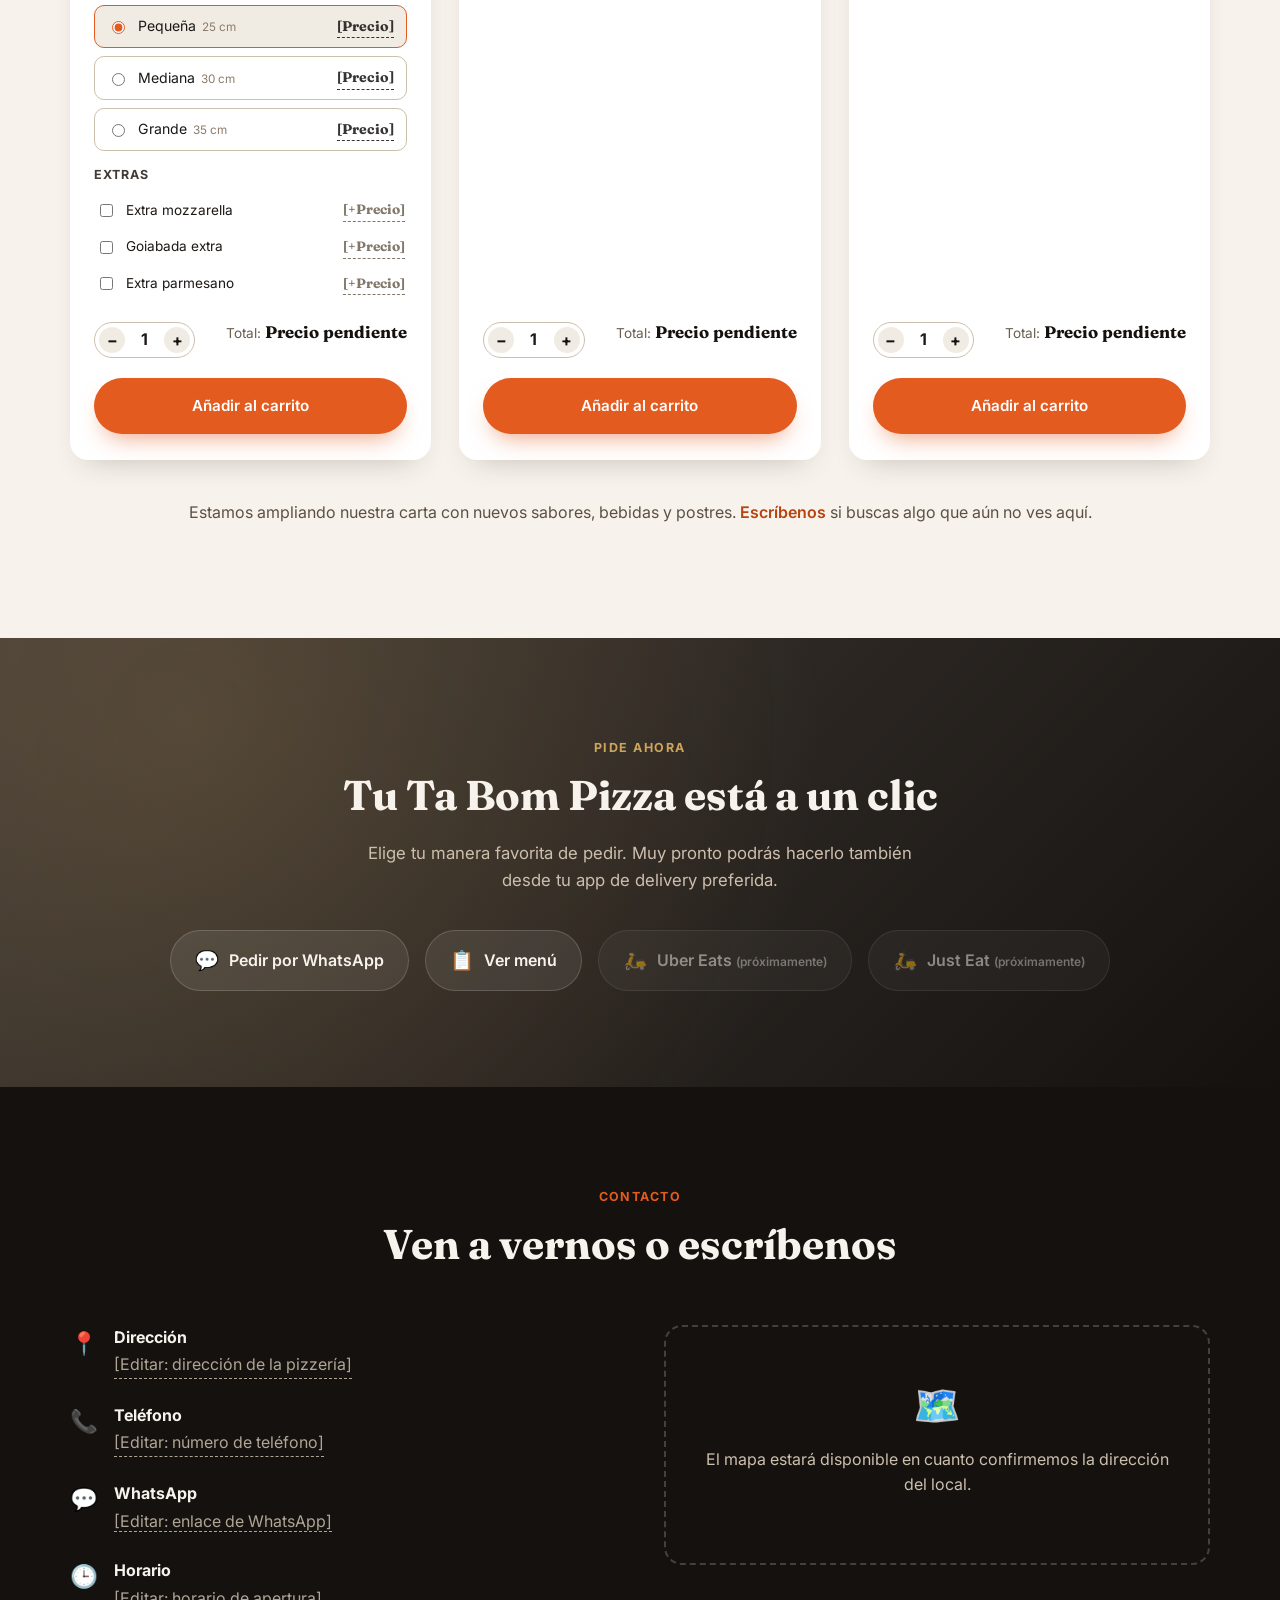
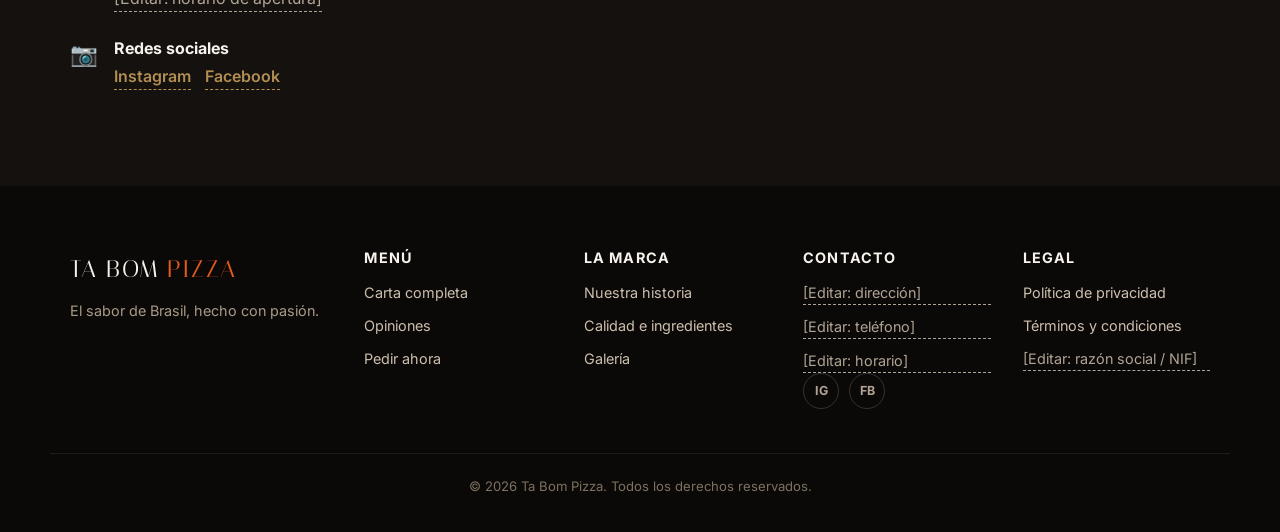
==== commit 7b505629: "Rebrand site from Nossa Pizza to Ta Bom Pizza Co-Authored-By: Claude Opus 5.5 <noreply@anthropic.com" ====
--- a/index.html
+++ b/index.html
@@ -3,23 +3,23 @@
 <head>
 <meta charset="UTF-8">
 <meta name="viewport" content="width=device-width, initial-scale=1.0, viewport-fit=cover">
-<title>Nossa Pizza | Pizzería artesanal de inspiración brasileña</title>
-<meta name="description" content="Nossa Pizza: pizzas artesanales elaboradas por pizzeros brasileños con ingredientes frescos y seleccionados. Sabor auténtico de Brasil, hecho con pasión. Pide ahora o consulta nuestro menú.">
-<meta name="keywords" content="Nossa Pizza, pizzería brasileña, pizza de calabresa, pizza de goiabada, pizza artesanal, pizzeros brasileños, pedir pizza a domicilio">
-<meta name="author" content="Nossa Pizza">
+<title>Ta Bom Pizza | Pizzería artesanal de inspiración brasileña</title>
+<meta name="description" content="Ta Bom Pizza: pizzas artesanales elaboradas por pizzeros brasileños con ingredientes frescos y seleccionados. Sabor auténtico de Brasil, hecho con pasión. Pide ahora o consulta nuestro menú.">
+<meta name="keywords" content="Ta Bom Pizza, pizzería brasileña, pizza de calabresa, pizza de goiabada, pizza artesanal, pizzeros brasileños, pedir pizza a domicilio">
+<meta name="author" content="Ta Bom Pizza">
 <meta name="theme-color" content="#4a2c20">
-<link rel="canonical" href="https://www.nossapizza.example/"><!-- EDITAR: sustituir por el dominio definitivo -->
+<link rel="canonical" href="https://www.tabompizza.example/"><!-- EDITAR: sustituir por el dominio definitivo -->
 
 <!-- Open Graph / redes sociales -->
 <meta property="og:type" content="restaurant.restaurant">
-<meta property="og:site_name" content="Nossa Pizza">
-<meta property="og:title" content="Nossa Pizza | El sabor de Brasil, hecho con pasión">
+<meta property="og:site_name" content="Ta Bom Pizza">
+<meta property="og:title" content="Ta Bom Pizza | El sabor de Brasil, hecho con pasión">
 <meta property="og:description" content="Pizzas artesanales elaboradas por pizzeros brasileños con ingredientes frescos y seleccionados.">
 <meta property="og:image" content="assets/images/pizza-goiabada.jpg">
-<meta property="og:url" content="https://www.nossapizza.example/">
+<meta property="og:url" content="https://www.tabompizza.example/">
 <meta property="og:locale" content="es_ES">
 <meta name="twitter:card" content="summary_large_image">
-<meta name="twitter:title" content="Nossa Pizza | El sabor de Brasil, hecho con pasión">
+<meta name="twitter:title" content="Ta Bom Pizza | El sabor de Brasil, hecho con pasión">
 <meta name="twitter:description" content="Pizzas artesanales elaboradas por pizzeros brasileños con ingredientes frescos y seleccionados.">
 <meta name="twitter:image" content="assets/images/pizza-goiabada.jpg">
 
@@ -37,7 +37,7 @@
 {
   "@context": "https://schema.org",
   "@type": "Restaurant",
-  "name": "Nossa Pizza",
+  "name": "Ta Bom Pizza",
   "servesCuisine": ["Pizza", "Brasileña", "Italiana"],
   "description": "Pizzería artesanal de inspiración brasileña. Pizzas elaboradas con ingredientes frescos y seleccionados.",
   "image": "assets/images/pizza-goiabada.jpg",
@@ -61,11 +61,11 @@
 <!-- ===================== HEADER / NAV ===================== -->
 <header class="site-header" id="site-header">
   <div class="container header-inner">
-    <a href="#inicio" class="logo" aria-label="Nossa Pizza — inicio">
+    <a href="#inicio" class="logo" aria-label="Ta Bom Pizza — inicio">
       <span class="logo-mark" aria-hidden="true">
         <svg viewBox="0 0 64 64" width="34" height="34"><path d="M32 8l22 44H10z" fill="#f0c14b"/><circle cx="27" cy="26" r="3" fill="#b8382c"/><circle cx="37" cy="30" r="2.6" fill="#b8382c"/><circle cx="32" cy="38" r="2.8" fill="#b8382c"/></svg>
       </span>
-      <span class="logo-text"><span class="logo-nossa">Nossa</span><span class="logo-pizza">Pizza</span></span>
+      <span class="logo-text"><span class="logo-brand">Ta Bom</span><span class="logo-pizza">Pizza</span></span>
     </a>
 
     <nav class="main-nav" id="main-nav" aria-label="Navegación principal">
@@ -115,7 +115,7 @@
 
     <div class="hero-visual reveal" style="--delay:120ms">
       <div class="hero-glow" aria-hidden="true"></div>
-      <img class="hero-pizza" src="assets/images/pizza-goiabada.jpg" alt="Pizza Nossa Pizza de goiabada (guayaba) y queso, receta brasileña" width="1241" height="848" fetchpriority="high">
+      <img class="hero-pizza" src="assets/images/pizza-goiabada.jpg" alt="Pizza Ta Bom Pizza de goiabada (guayaba) y queso, receta brasileña" width="1241" height="848" fetchpriority="high">
       <div class="hero-sticker" aria-hidden="true">
         <img src="assets/images/mascot-chef.jpg" alt="" width="72" height="72">
         <span>100% artesanal</span>
@@ -132,7 +132,7 @@
 <section class="section section-dark stack-cover" id="historia">
   <div class="container split">
     <div class="split-visual reveal">
-      <img src="assets/images/mascot-chef.jpg" alt="El chef de Nossa Pizza, con gorro y bigote, uniforme blanco con la bandera de Brasil" width="921" height="1152" loading="lazy" class="mascot-frame">
+      <img src="assets/images/mascot-chef.jpg" alt="El chef de Ta Bom Pizza, con gorro y bigote, uniforme blanco con la bandera de Brasil" width="921" height="1152" loading="lazy" class="mascot-frame">
       <div class="split-badge">
         <span class="flag-dot" aria-hidden="true"></span> Pizzeros brasileños
       </div>
@@ -140,7 +140,7 @@
     <div class="split-copy reveal" style="--delay:120ms">
       <p class="eyebrow">Nuestra historia</p>
       <h2>Una tradición brasileña, amasada con las manos</h2>
-      <p>Nossa Pizza nació de una idea sencilla: llevar a la mesa la pizza tal y como la entendemos en Brasil, con masas de fermentación cuidada, ingredientes bien elegidos y ese punto de generosidad que solo da cocinar para la gente que quieres.</p>
+      <p>Ta Bom Pizza nació de una idea sencilla: llevar a la mesa la pizza tal y como la entendemos en Brasil, con masas de fermentación cuidada, ingredientes bien elegidos y ese punto de generosidad que solo da cocinar para la gente que quieres.</p>
       <p>Detrás de cada pizza hay pizzeros de origen brasileño que crecieron entre hornos de barrio, hornos familiares y la costumbre de reunir a todos alrededor de la mesa. Trajeron con ellos esa forma de trabajar la masa, de elegir cada ingrediente y de no dar una pizza por terminada hasta que sabe como debe saber.</p>
       <p>No buscamos ser los más grandes, sino los más honestos con lo que hacemos: trabajo, paciencia y cariño por la buena comida, receta a receta.</p>
       <ul class="story-points">
@@ -234,7 +234,7 @@
   <div class="container">
     <header class="section-head reveal">
       <p class="eyebrow">Galería</p>
-      <h2>Un vistazo a Nossa Pizza</h2>
+      <h2>Un vistazo a Ta Bom Pizza</h2>
       <p class="section-lead">Iremos sumando fotografías de nuestras pizzas, ingredientes, preparación, equipo y local.</p>
     </header>
 
@@ -243,13 +243,14 @@
         <img src="assets/images/pizza-goiabada.jpg" alt="Pizza de goiabada y queso" loading="lazy" width="1241" height="848">
         <span class="gallery-caption">Pizza de goiabada y queso</span>
       </button>
-      <button class="gallery-item reveal" style="--delay:60ms" data-full="assets/images/mascot-chef.jpg" data-caption="Nuestro chef, corazón de Nossa Pizza">
-        <img src="assets/images/mascot-chef.jpg" alt="Nuestro chef, corazón de Nossa Pizza" loading="lazy" width="921" height="1152">
+      <button class="gallery-item reveal" style="--delay:60ms" data-full="assets/images/mascot-chef.jpg" data-caption="Nuestro chef, corazón de Ta Bom Pizza">
+        <img src="assets/images/mascot-chef.jpg" alt="Nuestro chef, corazón de Ta Bom Pizza" loading="lazy" width="921" height="1152">
         <span class="gallery-caption">Nuestro chef</span>
       </button>
-      <button class="gallery-item reveal" style="--delay:120ms" data-full="assets/images/logo-nossa-pizza.jpg" data-caption="Identidad Nossa Pizza">
-        <img src="assets/images/logo-nossa-pizza.jpg" alt="Identidad de marca Nossa Pizza" loading="lazy" width="1080" height="1350">
-        <span class="gallery-caption">Nossa Pizza</span>
+      <!-- EDITAR: esta imagen es el logotipo antiguo (Nossa Pizza); sustituir por el logo de Ta Bom Pizza -->
+      <button class="gallery-item reveal" style="--delay:120ms" data-full="assets/images/logo-nossa-pizza.jpg" data-caption="Identidad Ta Bom Pizza">
+        <img src="assets/images/logo-nossa-pizza.jpg" alt="Logotipo anterior de la pizzería — pendiente de sustituir por el logo de Ta Bom Pizza" loading="lazy" width="1080" height="1350">
+        <span class="gallery-caption">Ta Bom Pizza</span>
       </button>
       <button class="gallery-item reveal" style="--delay:180ms" data-full="assets/images/placeholders/pizza-roll-placeholder.svg" data-caption="Rocambole de jamón y queso">
         <img src="assets/images/placeholders/pizza-roll-placeholder.svg" alt="Rocambole de pizza con jamón y queso — foto provisional" loading="lazy" width="400" height="300">
@@ -443,12 +444,12 @@
 <section class="section pedidos-cta" id="pedidos">
   <div class="container pedidos-inner reveal">
     <p class="eyebrow eyebrow-light">Pide ahora</p>
-    <h2>Tu Nossa Pizza está a un clic</h2>
+    <h2>Tu Ta Bom Pizza está a un clic</h2>
     <p class="section-lead section-lead-light">Elige tu manera favorita de pedir. Muy pronto podrás hacerlo también desde tu app de delivery preferida.</p>
 
     <div class="order-options">
       <!-- EDITAR: sustituir 34600000000 por el número de WhatsApp real, sin espacios ni signos -->
-      <a class="order-btn" href="https://wa.me/34600000000?text=Hola%2C%20quiero%20hacer%20un%20pedido%20en%20Nossa%20Pizza" target="_blank" rel="noopener">
+      <a class="order-btn" href="https://wa.me/34600000000?text=Hola%2C%20quiero%20hacer%20un%20pedido%20en%20Ta%20Bom%20Pizza" target="_blank" rel="noopener">
         <span class="order-btn-icon" aria-hidden="true">💬</span>
         <span>Pedir por WhatsApp</span>
       </a>
@@ -498,8 +499,8 @@
           <span class="contact-icon" aria-hidden="true">📷</span>
           <div><strong>Redes sociales</strong>
             <p class="social-links">
-              <a href="#" data-editable aria-label="Instagram de Nossa Pizza (enlace pendiente)">Instagram</a>
-              <a href="#" data-editable aria-label="Facebook de Nossa Pizza (enlace pendiente)">Facebook</a>
+              <a href="#" data-editable aria-label="Instagram de Ta Bom Pizza (enlace pendiente)">Instagram</a>
+              <a href="#" data-editable aria-label="Facebook de Ta Bom Pizza (enlace pendiente)">Facebook</a>
             </p>
           </div>
         </li>
@@ -521,7 +522,7 @@
 <footer class="site-footer">
   <div class="container footer-inner">
     <div class="footer-brand">
-      <span class="logo-text"><span class="logo-nossa">Nossa</span><span class="logo-pizza">Pizza</span></span>
+      <span class="logo-text"><span class="logo-brand">Ta Bom</span><span class="logo-pizza">Pizza</span></span>
       <p>El sabor de Brasil, hecho con pasión.</p>
     </div>
 
@@ -566,7 +567,7 @@
     </div>
   </div>
   <div class="footer-bottom">
-    <p>&copy; <span id="year"></span> Nossa Pizza. Todos los derechos reservados.</p>
+    <p>&copy; <span id="year"></span> Ta Bom Pizza. Todos los derechos reservados.</p>
   </div>
 </footer>
 
--- a/css/style.css
+++ b/css/style.css
@@ -1,5 +1,5 @@
 /* =========================================================
-   NOSSA PIZZA — hoja de estilos principal
+   TA BOM PIZZA — hoja de estilos principal
    Paleta editorial oscura y premium: negro casi puro + blanco
    cálido + un acento "brasa" (naranja-rojo intenso) y dorado
    como detalle secundario. Los nombres de variable heredados
@@ -135,7 +135,7 @@
   display: flex;
   gap: 0.32em;
 }
-.logo-nossa { color: var(--cream); }
+.logo-brand { color: var(--cream); }
 .logo-pizza { color: var(--orange); }
 
 .main-nav ul { display: flex; gap: 28px; }
